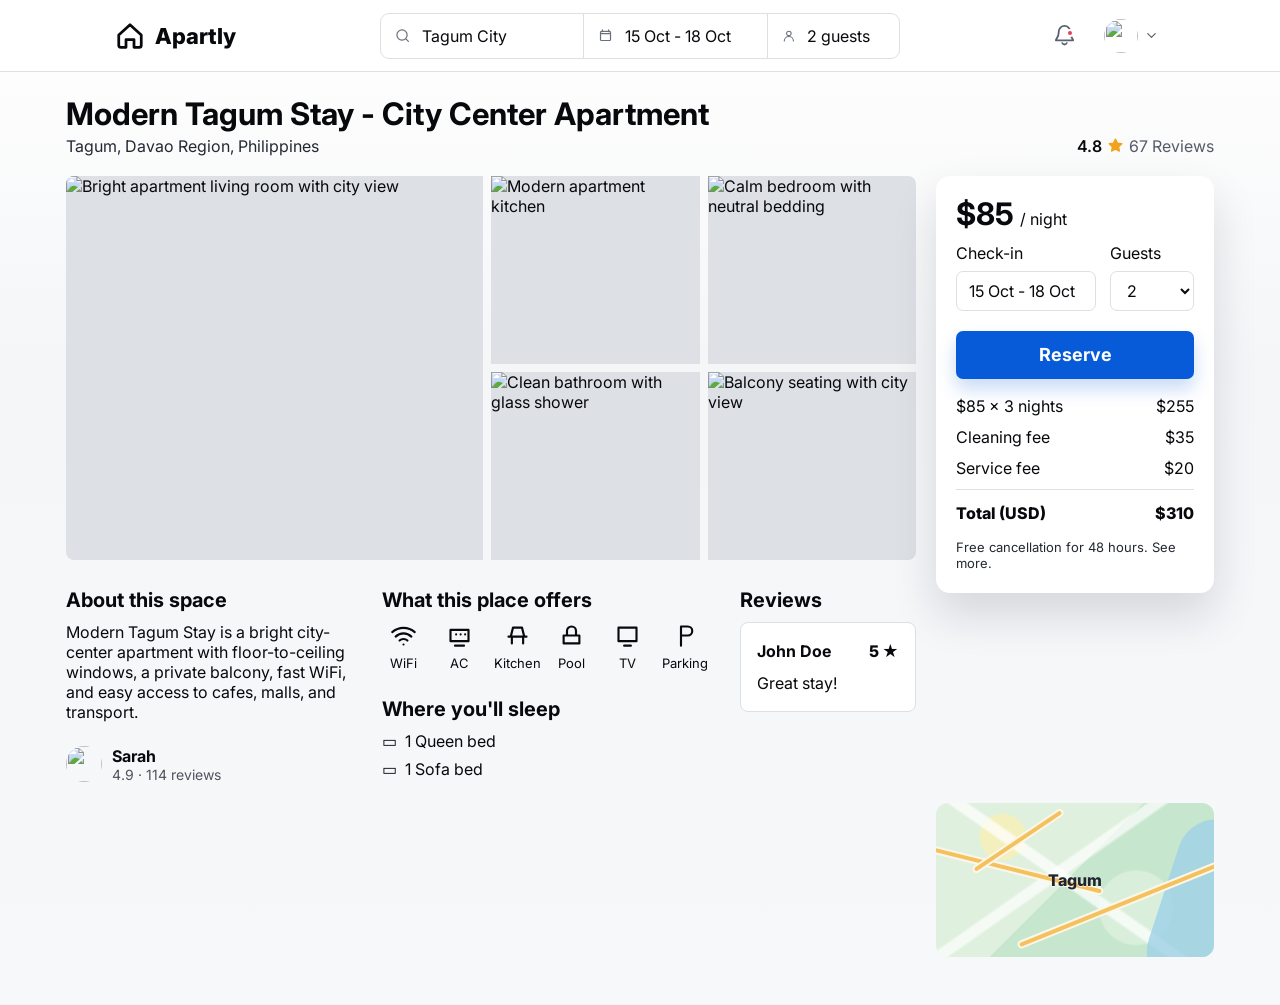
==== index.html @ 2ec7b958 "Add apartment booking website files" ====
<!DOCTYPE html>
<html lang="en">
<head>
  <meta charset="UTF-8">
  <meta name="viewport" content="width=device-width, initial-scale=1.0">
  <title>Apartly - Apartment Booking</title>
  <link rel="preconnect" href="https://fonts.googleapis.com">
  <link rel="preconnect" href="https://fonts.gstatic.com" crossorigin>
  <link href="https://fonts.googleapis.com/css2?family=Inter:wght@400;500;600;700;800&display=swap" rel="stylesheet">
  <link rel="stylesheet" href="styles.css">
</head>
<body>
  <header class="topbar">
    <a class="brand" href="#" aria-label="Apartly home">
      <span class="brand-mark">
        <svg viewBox="0 0 24 24" aria-hidden="true">
          <path d="M3 11.2 12 3l9 8.2v8.1a1.7 1.7 0 0 1-1.7 1.7h-4.1v-6.2H8.8V21H4.7A1.7 1.7 0 0 1 3 19.3v-8.1Z"/>
        </svg>
      </span>
      <span>Apartly</span>
    </a>

    <form class="search-pill" aria-label="Apartment search">
      <label class="search-field">
        <svg viewBox="0 0 24 24" aria-hidden="true">
          <path d="m21 21-4.35-4.35m2.35-5.65a8 8 0 1 1-16 0 8 8 0 0 1 16 0Z"/>
        </svg>
        <input value="Tagum City" aria-label="Location">
      </label>
      <label class="search-field">
        <svg viewBox="0 0 24 24" aria-hidden="true">
          <path d="M7 3v3m10-3v3M4 9h16M5.5 5.5h13A1.5 1.5 0 0 1 20 7v11.5a1.5 1.5 0 0 1-1.5 1.5h-13A1.5 1.5 0 0 1 4 18.5V7a1.5 1.5 0 0 1 1.5-1.5Z"/>
        </svg>
        <input value="15 Oct - 18 Oct" aria-label="Dates">
      </label>
      <label class="search-field">
        <svg viewBox="0 0 24 24" aria-hidden="true">
          <path d="M20 21a8 8 0 0 0-16 0m12-13a4 4 0 1 1-8 0 4 4 0 0 1 8 0Z"/>
        </svg>
        <input value="2 guests" aria-label="Guests">
      </label>
    </form>

    <div class="account-actions">
      <button class="icon-button" aria-label="Notifications">
        <span class="alert-dot"></span>
        <svg viewBox="0 0 24 24" aria-hidden="true">
          <path d="M18 8a6 6 0 0 0-12 0c0 7-3 7-3 9h18c0-2-3-2-3-9m-8.3 12a2.6 2.6 0 0 0 4.6 0"/>
        </svg>
      </button>
      <button class="profile-button" aria-label="Profile menu">
        <img src="https://images.unsplash.com/photo-1494790108377-be9c29b29330?auto=format&fit=crop&w=120&q=80" alt="">
        <svg viewBox="0 0 24 24" aria-hidden="true">
          <path d="m6 9 6 6 6-6"/>
        </svg>
      </button>
    </div>
  </header>

  <main class="page-shell">
    <section class="headline">
      <div>
        <h1>Modern Tagum Stay - City Center Apartment</h1>
        <p>Tagum, Davao Region, Philippines</p>
      </div>
      <div class="rating">
        <span>4.8</span>
        <svg viewBox="0 0 24 24" aria-hidden="true">
          <path d="m12 3 2.75 5.57 6.15.9-4.45 4.34 1.05 6.12L12 17.04l-5.5 2.89 1.05-6.12L3.1 9.47l6.15-.9L12 3Z"/>
        </svg>
        <span>67 Reviews</span>
      </div>
    </section>

    <section class="content-grid">
      <div class="main-content">
        <section class="gallery" aria-label="Apartment photos">
          <img class="gallery-main" src="https://images.unsplash.com/photo-1505693416388-ac5ce068fe85?auto=format&fit=crop&w=1100&q=90" alt="Bright apartment living room with city view">
          <img src="https://images.unsplash.com/photo-1556912172-45b7abe8b7e1?auto=format&fit=crop&w=700&q=90" alt="Modern apartment kitchen">
          <img src="https://images.unsplash.com/photo-1616594039964-ae9021a400a0?auto=format&fit=crop&w=700&q=90" alt="Calm bedroom with neutral bedding">
          <img src="https://images.unsplash.com/photo-1620626011761-996317b8d101?auto=format&fit=crop&w=700&q=90" alt="Clean bathroom with glass shower">
          <img src="https://images.unsplash.com/photo-1512918728675-ed5a9ecdebfd?auto=format&fit=crop&w=700&q=90" alt="Balcony seating with city view">
        </section>

        <section class="details-grid">
          <article class="about">
            <h2>About this space</h2>
            <p>
              Modern Tagum Stay is a bright city-center apartment with floor-to-ceiling windows,
              a private balcony, fast WiFi, and easy access to cafes, malls, and transport.
            </p>
            <div class="host-row">
              <img src="https://images.unsplash.com/photo-1544005313-94ddf0286df2?auto=format&fit=crop&w=120&q=80" alt="">
              <div>
                <strong>Sarah</strong>
                <span>4.9 · 114 reviews</span>
              </div>
            </div>
          </article>

          <article>
            <h2>What this place offers</h2>
            <div class="amenities">
              <span><svg viewBox="0 0 24 24"><path d="M5 13a10 10 0 0 1 14 0M8.5 16.5a5 5 0 0 1 7 0M12 20h.01M2 9a15 15 0 0 1 20 0"/></svg>WiFi</span>
              <span><svg viewBox="0 0 24 24"><path d="M4 7h16v10H4zM8 21h8M9 11h.01M13 11h.01M17 11h.01"/></svg>AC</span>
              <span><svg viewBox="0 0 24 24"><path d="M4 13h16M7 13v6m10-6v6M8 5h8l2 8H6l2-8Z"/></svg>Kitchen</span>
              <span><svg viewBox="0 0 24 24"><path d="M5 12h14v7H5zM8 12V8a4 4 0 0 1 8 0v4"/></svg>Pool</span>
              <span><svg viewBox="0 0 24 24"><path d="M4 5h16v12H4zM9 21h6"/></svg>TV</span>
              <span><svg viewBox="0 0 24 24"><path d="M8 21V4h6a4 4 0 0 1 0 8H8"/></svg>Parking</span>
            </div>

            <h2 class="sleep-title">Where you'll sleep</h2>
            <ul class="sleep-list">
              <li>1 Queen bed</li>
              <li>1 Sofa bed</li>
            </ul>
          </article>

          <article>
            <h2>Reviews</h2>
            <div class="review-card">
              <div>
                <strong>John Doe</strong>
                <p>Great stay!</p>
              </div>
              <span>5 ★</span>
            </div>
          </article>
        </section>
      </div>

      <aside class="booking-panel" aria-label="Reservation summary">
        <div class="price"><strong>$85</strong><span>/ night</span></div>
        <div class="booking-fields">
          <label>
            <span>Check-in</span>
            <input value="15 Oct - 18 Oct">
          </label>
          <label>
            <span>Guests</span>
            <select>
              <option>2</option>
              <option>1</option>
              <option>3</option>
              <option>4</option>
            </select>
          </label>
        </div>
        <a class="reserve-button" href="checkout.html">Reserve</a>
        <dl class="price-lines">
          <div><dt>$85 x 3 nights</dt><dd>$255</dd></div>
          <div><dt>Cleaning fee</dt><dd>$35</dd></div>
          <div><dt>Service fee</dt><dd>$20</dd></div>
          <div class="total"><dt>Total (USD)</dt><dd>$310</dd></div>
        </dl>
        <p class="policy">Free cancellation for 48 hours. See more.</p>
      </aside>

      <section class="map-card" aria-label="Map preview showing Tagum">
        <div class="map-river"></div>
        <div class="map-road road-one"></div>
        <div class="map-road road-two"></div>
        <div class="map-road road-three"></div>
        <span>Tagum</span>
      </section>
    </section>
  </main>
</body>
</html>
---- styles.css ----
:root {
  --text: #08090d;
  --muted: #5f636d;
  --line: #dedfe5;
  --panel: #ffffff;
  --surface: #f6f7f9;
  --blue: #075bd8;
  --blue-dark: #0349b4;
  --shadow: 0 22px 45px rgba(15, 23, 42, 0.14);
}

* {
  box-sizing: border-box;
}

body {
  margin: 0;
  color: var(--text);
  background: linear-gradient(180deg, #ffffff 0, #f5f6f8 360px, #f7f8fa 100%);
  font-family: Inter, Arial, sans-serif;
}

button,
input,
select {
  font: inherit;
}

svg {
  display: block;
  fill: none;
  stroke: currentColor;
  stroke-linecap: round;
  stroke-linejoin: round;
  stroke-width: 1.9;
}

.topbar {
  position: sticky;
  top: 0;
  z-index: 10;
  display: grid;
  grid-template-columns: 1fr minmax(360px, 520px) 1fr;
  align-items: center;
  gap: 24px;
  height: 72px;
  padding: 0 clamp(22px, 9vw, 130px);
  background: rgba(255, 255, 255, 0.94);
  border-bottom: 1px solid var(--line);
  backdrop-filter: blur(16px);
}

.brand {
  display: inline-flex;
  align-items: center;
  gap: 10px;
  color: var(--text);
  font-size: 22px;
  font-weight: 800;
  text-decoration: none;
}

.brand-mark {
  width: 30px;
  height: 30px;
}

.brand svg {
  stroke-width: 2.2;
}

.search-pill {
  display: grid;
  grid-template-columns: 1.1fr 1fr 0.72fr;
  height: 46px;
  overflow: hidden;
  background: var(--panel);
  border: 1px solid var(--line);
  border-radius: 9px;
}

.search-field {
  display: flex;
  align-items: center;
  gap: 10px;
  min-width: 0;
  padding: 0 14px;
}

.search-field + .search-field {
  border-left: 1px solid var(--line);
}

.search-field svg {
  width: 18px;
  color: #69707c;
}

.search-field input {
  width: 100%;
  min-width: 0;
  border: 0;
  outline: 0;
  background: transparent;
  color: var(--text);
}

.account-actions {
  display: flex;
  justify-content: flex-end;
  align-items: center;
  gap: 16px;
}

.icon-button,
.profile-button {
  position: relative;
  display: inline-flex;
  align-items: center;
  justify-content: center;
  border: 0;
  background: transparent;
  color: #5b6170;
  cursor: pointer;
}

.icon-button svg {
  width: 23px;
}

.alert-dot {
  position: absolute;
  top: 6px;
  right: 8px;
  width: 8px;
  height: 8px;
  background: #e83e5a;
  border: 2px solid #fff;
  border-radius: 50%;
}

.profile-button {
  gap: 6px;
}

.profile-button img {
  width: 34px;
  height: 34px;
  border-radius: 50%;
  object-fit: cover;
}

.profile-button svg {
  width: 15px;
}

.page-shell {
  width: min(1148px, calc(100% - 38px));
  margin: 24px auto 48px;
}

.headline {
  display: flex;
  align-items: end;
  justify-content: space-between;
  gap: 24px;
  margin-bottom: 20px;
}

.headline h1 {
  margin: 0 0 4px;
  font-size: clamp(26px, 3vw, 31px);
  line-height: 1.15;
  letter-spacing: 0;
}

.headline p {
  margin: 0;
  color: #242832;
}

.rating {
  display: inline-flex;
  align-items: center;
  gap: 5px;
  min-width: max-content;
  color: #565b66;
}

.rating span:first-child {
  color: var(--text);
  font-weight: 600;
}

.rating svg {
  width: 17px;
  fill: #f3a31b;
  stroke: #f3a31b;
}

.content-grid {
  display: grid;
  grid-template-columns: minmax(0, 1fr) 278px;
  gap: 20px;
  align-items: start;
}

.main-content {
  min-width: 0;
}

.gallery {
  display: grid;
  grid-template-columns: 1.9fr 0.95fr 0.95fr;
  grid-template-rows: repeat(2, 188px);
  gap: 8px;
}

.gallery img {
  width: 100%;
  height: 100%;
  object-fit: cover;
  background: #dde1e6;
}

.gallery-main {
  grid-row: span 2;
  border-radius: 8px 0 0 8px;
}

.gallery img:nth-child(3) {
  border-radius: 0 8px 0 0;
}

.gallery img:nth-child(5) {
  border-radius: 0 0 8px 0;
}

.details-grid {
  display: grid;
  grid-template-columns: 1.15fr 0.95fr 0.72fr;
  gap: 36px;
  margin-top: 28px;
}

h2 {
  margin: 0 0 10px;
  font-size: 20px;
  line-height: 1.2;
  letter-spacing: 0;
}

.about p {
  margin: 0;
  max-width: 350px;
  line-height: 1.25;
}

.host-row {
  display: flex;
  align-items: center;
  gap: 10px;
  margin-top: 24px;
}

.host-row img {
  width: 36px;
  height: 36px;
  border-radius: 50%;
  object-fit: cover;
}

.host-row strong,
.host-row span {
  display: block;
}

.host-row span {
  color: #4e535d;
  font-size: 14px;
}

.amenities {
  display: grid;
  grid-template-columns: repeat(6, minmax(42px, 1fr));
  gap: 14px;
}

.amenities span {
  display: grid;
  justify-items: center;
  gap: 6px;
  font-size: 13px;
}

.amenities svg {
  width: 27px;
  height: 27px;
}

.sleep-title {
  margin-top: 26px;
}

.sleep-list {
  display: grid;
  gap: 8px;
  margin: 0;
  padding: 0;
  list-style: none;
}

.sleep-list li::before {
  content: "▭";
  margin-right: 8px;
}

.review-card {
  display: flex;
  justify-content: space-between;
  gap: 18px;
  padding: 18px 16px;
  background: var(--panel);
  border: 1px solid var(--line);
  border-radius: 8px;
}

.review-card p {
  margin: 12px 0 0;
}

.review-card span {
  font-weight: 800;
  white-space: nowrap;
}

.booking-panel {
  position: sticky;
  top: 92px;
  padding: 22px 20px;
  background: var(--panel);
  border-radius: 14px;
  box-shadow: var(--shadow);
}

.price {
  display: flex;
  align-items: baseline;
  gap: 6px;
  margin-bottom: 14px;
}

.price strong {
  font-size: 31px;
  line-height: 1;
}

.booking-fields {
  display: grid;
  grid-template-columns: 1.5fr 0.9fr;
  gap: 14px;
}

.booking-fields label span {
  display: block;
  margin-bottom: 8px;
}

.booking-fields input,
.booking-fields select {
  width: 100%;
  min-width: 0;
  height: 40px;
  padding: 0 12px;
  color: var(--text);
  background: #fff;
  border: 1px solid var(--line);
  border-radius: 7px;
}

.reserve-button {
  display: flex;
  align-items: center;
  justify-content: center;
  width: 100%;
  height: 48px;
  margin: 20px 0 17px;
  color: #fff;
  background: var(--blue);
  border: 0;
  border-radius: 7px;
  font-size: 18px;
  font-weight: 700;
  text-decoration: none;
  cursor: pointer;
  box-shadow: 0 10px 18px rgba(7, 91, 216, 0.22);
}

.reserve-button:hover {
  background: var(--blue-dark);
}

.price-lines {
  display: grid;
  gap: 11px;
  margin: 0;
}

.price-lines div {
  display: flex;
  justify-content: space-between;
  gap: 16px;
}

.price-lines dt,
.price-lines dd {
  margin: 0;
}

.price-lines .total {
  padding-top: 13px;
  border-top: 1px solid var(--line);
  font-weight: 800;
}

.policy {
  margin: 16px 0 0;
  color: #242832;
  font-size: 13px;
  line-height: 1.25;
}

.map-card {
  position: relative;
  grid-column: 2;
  overflow: hidden;
  min-height: 154px;
  border-radius: 12px;
  background:
    linear-gradient(35deg, transparent 46%, rgba(255, 255, 255, 0.72) 47% 50%, transparent 51%),
    linear-gradient(145deg, transparent 42%, rgba(255, 255, 255, 0.68) 43% 46%, transparent 47%),
    radial-gradient(circle at 24% 22%, #f4f0be 0 9%, transparent 10%),
    radial-gradient(circle at 72% 68%, #d9efdc 0 16%, transparent 17%),
    linear-gradient(135deg, #dff0df 0 48%, #c7e6ce 48% 100%);
}

.map-card span {
  position: absolute;
  inset: 0;
  display: grid;
  place-items: center;
  color: #1f252d;
  font-weight: 800;
  text-shadow: 0 1px 0 rgba(255, 255, 255, 0.8);
}

.map-river,
.map-road {
  position: absolute;
  border-radius: 999px;
  pointer-events: none;
}

.map-river {
  right: -26px;
  top: 14px;
  width: 78px;
  height: 176px;
  background: #9fd1e8;
  transform: rotate(18deg);
  opacity: 0.8;
}

.map-road {
  height: 8px;
  background: #f3c15d;
  border: 2px solid rgba(255, 255, 255, 0.85);
}

.road-one {
  left: -20px;
  top: 62px;
  width: 190px;
  transform: rotate(14deg);
}

.road-two {
  left: 74px;
  top: 98px;
  width: 218px;
  transform: rotate(-22deg);
}

.road-three {
  left: 28px;
  top: 34px;
  width: 108px;
  transform: rotate(-34deg);
}

.host-account {
  gap: 10px;
}

.host-avatar {
  width: 35px;
  height: 35px;
  border-radius: 50%;
  object-fit: cover;
}

.host-mini {
  display: grid;
  gap: 1px;
  line-height: 1.1;
}

.host-mini strong {
  font-weight: 800;
}

.host-mini span {
  color: #3d424c;
  font-size: 14px;
}

.checkout-shell {
  width: min(1148px, calc(100% - 38px));
  margin: 16px auto 48px;
}

.checkout-heading {
  display: flex;
  align-items: end;
  justify-content: space-between;
  gap: 20px;
  margin-bottom: 22px;
}

.breadcrumbs {
  display: flex;
  flex-wrap: wrap;
  gap: 7px;
  color: #676c76;
  font-size: 16px;
}

.breadcrumbs span {
  display: inline-flex;
  align-items: center;
  gap: 7px;
}

.breadcrumbs span:not(:last-child)::after {
  content: ">";
  color: #8a9099;
}

.breadcrumbs span:first-child,
.breadcrumbs span:nth-child(2),
.breadcrumbs span:nth-child(3) {
  color: var(--text);
}

.checkout-heading h1 {
  margin: 8px 0 0;
  font-size: clamp(27px, 3vw, 31px);
  line-height: 1.15;
  letter-spacing: 0;
}

.back-button {
  display: inline-flex;
  align-items: center;
  justify-content: center;
  gap: 8px;
  min-width: 94px;
  height: 40px;
  color: var(--text);
  border: 1px solid #b9bdc6;
  border-radius: 9px;
  text-decoration: none;
  font-weight: 700;
}

.back-button svg {
  width: 19px;
}

.checkout-grid {
  display: grid;
  grid-template-columns: minmax(0, 1fr) 278px;
  gap: 20px;
  align-items: start;
}

.checkout-form {
  display: grid;
  gap: 18px;
  min-width: 0;
}

.checkout-section h2 {
  margin-bottom: 8px;
  font-size: 23px;
}

.stay-card,
.policy-box {
  background: rgba(255, 255, 255, 0.74);
  border: 1px solid #aeb4be;
  border-radius: 8px;
}

.stay-card {
  display: grid;
  grid-template-columns: minmax(0, 1fr) 224px;
  gap: 20px;
  padding: 14px 16px;
}

.stay-card strong {
  display: block;
  margin-bottom: 8px;
  font-size: 18px;
}

.stay-meta {
  display: flex;
  flex-wrap: wrap;
  gap: 18px;
  margin-bottom: 10px;
}

.stay-meta span {
  display: inline-flex;
  align-items: center;
  gap: 6px;
}

.stay-meta svg {
  width: 18px;
  color: #58606d;
}

.check-row {
  display: inline-flex;
  align-items: center;
  gap: 8px;
}

.check-row input {
  width: 21px;
  height: 21px;
  accent-color: var(--blue);
}

.stay-prices {
  display: grid;
  align-content: start;
  gap: 2px;
  margin: 0;
}

.stay-prices div,
.confirm-lines div {
  display: flex;
  justify-content: space-between;
  gap: 16px;
}

.stay-prices dt,
.stay-prices dd,
.confirm-lines dt,
.confirm-lines dd {
  margin: 0;
}

.stay-prices div:last-child {
  padding-top: 6px;
  border-top: 1px solid var(--line);
  font-weight: 800;
}

.guest-fields {
  display: grid;
  grid-template-columns: repeat(4, minmax(0, 1fr));
  gap: 16px;
}

.guest-fields label span {
  position: absolute;
  width: 1px;
  height: 1px;
  overflow: hidden;
  clip: rect(0 0 0 0);
}

.guest-fields input,
.guest-fields select,
.card-details input,
.notes-field textarea {
  width: 100%;
  min-width: 0;
  color: var(--text);
  background: #fff;
  border: 1px solid #aeb4be;
  border-radius: 8px;
  outline: 0;
}

.guest-fields input,
.guest-fields select,
.card-details input {
  height: 39px;
  padding: 0 13px;
}

.policy-box {
  padding: 12px 16px;
}

.policy-box p {
  margin: 0 0 10px;
  line-height: 1.25;
}

.payment-grid {
  display: grid;
  grid-template-columns: 240px minmax(260px, 1fr) 300px;
  gap: 26px;
  align-items: start;
}

.payment-methods,
.card-details {
  margin: 0;
  padding: 0;
  border: 0;
}

.payment-methods legend,
.card-details legend,
.additional-details h3,
.notes-field span {
  margin-bottom: 10px;
  font-size: 16px;
  font-weight: 800;
}

.payment-methods {
  display: grid;
  gap: 13px;
}

.payment-methods label {
  display: flex;
  align-items: center;
  gap: 10px;
}

.payment-methods input[type="radio"] {
  width: 21px;
  height: 21px;
  margin: 0;
  accent-color: var(--blue);
}

.card-icon {
  width: 25px;
  height: 18px;
  border: 2px solid #0d1117;
  border-radius: 3px;
}

.paypal-mark {
  color: #0068c9;
  font-size: 28px;
  font-style: italic;
  line-height: 1;
}

.bank-icon {
  font-size: 24px;
  line-height: 1;
}

.card-details {
  display: grid;
  gap: 8px;
}

.card-details div {
  display: grid;
  grid-template-columns: 1fr 1fr;
  gap: 8px;
}

.additional-details {
  display: grid;
  gap: 11px;
}

.additional-details h3 {
  margin: 0;
}

.security-note {
  display: grid;
  grid-template-columns: 18px 1fr;
  gap: 8px;
  margin: 0;
  color: #14171d;
  font-size: 12px;
  line-height: 1.2;
}

.security-note svg {
  width: 18px;
  color: #8b929d;
  fill: #8b929d;
}

.notes-field {
  display: grid;
  gap: 6px;
}

.notes-field span {
  margin: 0;
}

.notes-field textarea {
  min-height: 76px;
  padding: 10px 12px;
  resize: vertical;
}

.confirm-card {
  position: sticky;
  top: 92px;
  padding: 20px;
  background: var(--panel);
  border-radius: 14px;
  box-shadow: var(--shadow);
}

.confirm-card img {
  width: 100%;
  height: 114px;
  object-fit: cover;
  border-radius: 8px;
}

.confirm-card h2 {
  margin: 10px 0 8px;
  font-size: 23px;
}

.confirm-lines {
  display: grid;
  gap: 8px;
  margin: 0;
}

.confirm-lines .summary-label {
  margin-top: 4px;
  padding-top: 12px;
  border-top: 1px solid var(--line);
  font-weight: 800;
}

.confirm-lines .total {
  font-weight: 800;
}

.confirm-button {
  width: 100%;
  min-height: 48px;
  margin: 18px 0 10px;
  color: #fff;
  background: var(--blue);
  border: 0;
  border-radius: 7px;
  font-size: 18px;
  font-weight: 700;
  cursor: pointer;
  box-shadow: 0 10px 18px rgba(7, 91, 216, 0.22);
}

.confirm-card p {
  margin: 0;
  font-size: 12px;
  line-height: 1.25;
}

.confirm-card a {
  color: #084fba;
}

@media (max-width: 980px) {
  .topbar {
    grid-template-columns: 1fr auto;
    height: auto;
    padding-block: 14px;
  }

  .search-pill {
    grid-column: 1 / -1;
    grid-row: 2;
    width: 100%;
  }

  .content-grid {
    grid-template-columns: 1fr;
  }

  .booking-panel,
  .map-card {
    position: static;
    grid-column: auto;
  }

  .details-grid {
    grid-template-columns: 1fr 1fr;
  }

  .host-account {
    grid-column: 2;
  }

  .checkout-grid {
    grid-template-columns: 1fr;
  }

  .confirm-card {
    position: static;
  }

  .payment-grid {
    grid-template-columns: 1fr 1fr;
  }

  .additional-details {
    grid-column: 1 / -1;
  }
}

@media (max-width: 720px) {
  .topbar {
    padding-inline: 18px;
  }

  .account-actions {
    gap: 8px;
  }

  .search-pill {
    grid-template-columns: 1fr;
    height: auto;
  }

  .search-field {
    height: 44px;
  }

  .search-field + .search-field {
    border-left: 0;
    border-top: 1px solid var(--line);
  }

  .headline {
    display: block;
  }

  .rating {
    margin-top: 10px;
  }

  .gallery {
    grid-template-columns: repeat(2, 1fr);
    grid-template-rows: 260px 140px 140px;
  }

  .gallery-main {
    grid-column: 1 / -1;
    grid-row: auto;
    border-radius: 8px 8px 0 0;
  }

  .gallery img:nth-child(3),
  .gallery img:nth-child(5) {
    border-radius: 0;
  }

  .details-grid {
    grid-template-columns: 1fr;
    gap: 24px;
  }

  .amenities {
    grid-template-columns: repeat(3, 1fr);
  }

  .checkout-heading {
    display: grid;
    gap: 14px;
  }

  .back-button {
    width: max-content;
  }

  .stay-card,
  .guest-fields,
  .payment-grid {
    grid-template-columns: 1fr;
  }

  .stay-prices {
    padding-top: 10px;
    border-top: 1px solid var(--line);
  }

  .host-mini {
    display: none;
  }
}

@media (max-width: 430px) {
  .page-shell {
    width: min(100% - 24px, 1148px);
  }

  .brand {
    font-size: 20px;
  }

  .gallery {
    grid-template-rows: 220px repeat(2, 120px);
  }

  .booking-fields {
    grid-template-columns: 1fr;
  }
}
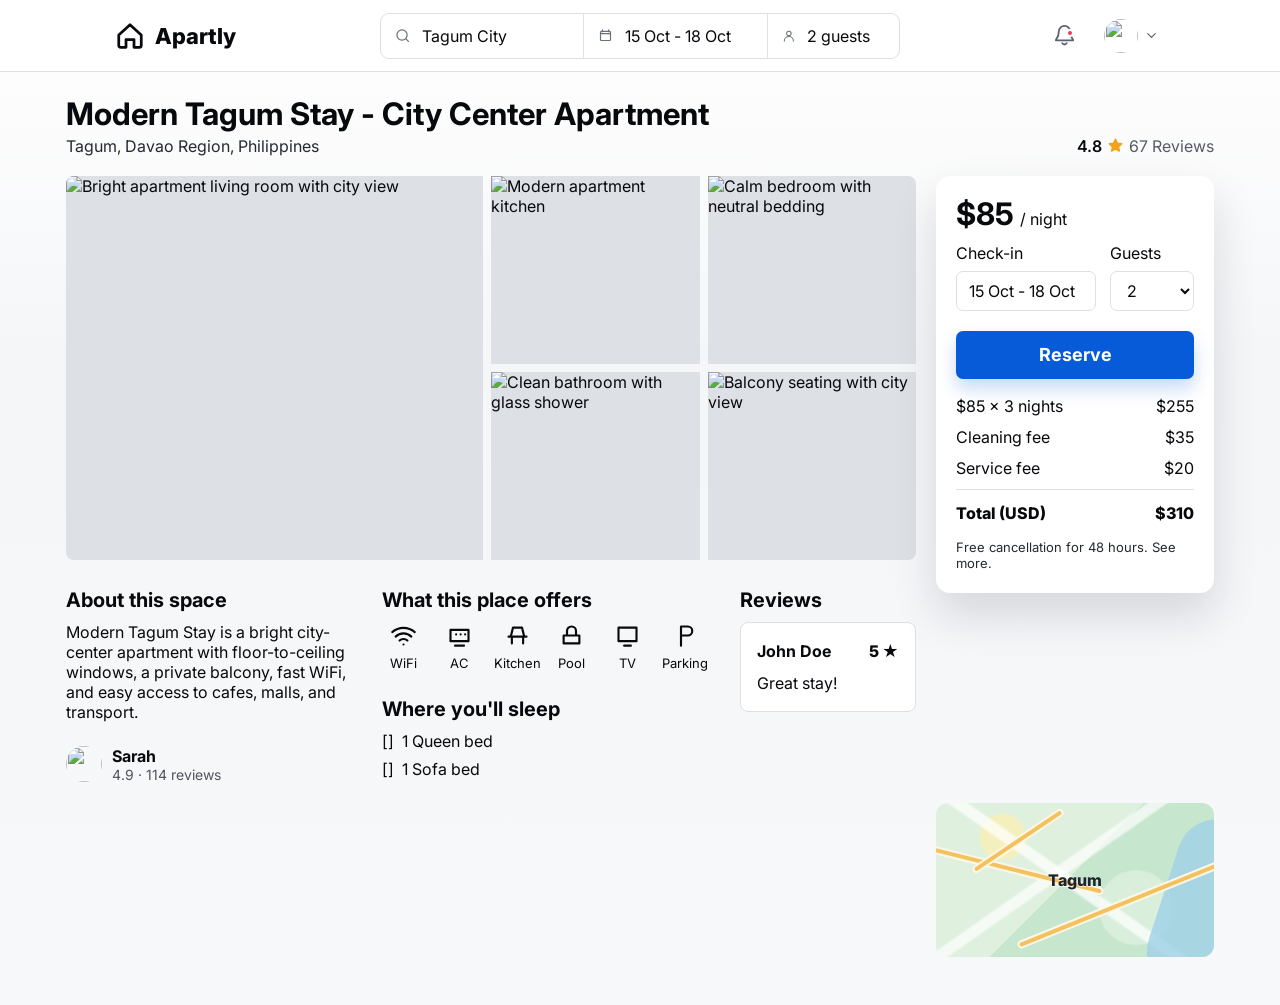
==== commit a2e108aa: "Update apartment booking site" ====
--- a/index.html
+++ b/index.html
@@ -93,7 +93,7 @@
               <img src="https://images.unsplash.com/photo-1544005313-94ddf0286df2?auto=format&fit=crop&w=120&q=80" alt="">
               <div>
                 <strong>Sarah</strong>
-                <span>4.9 · 114 reviews</span>
+                <span>4.9 &middot; 114 reviews</span>
               </div>
             </div>
           </article>
@@ -123,7 +123,7 @@
                 <strong>John Doe</strong>
                 <p>Great stay!</p>
               </div>
-              <span>5 ★</span>
+              <span>5 &#9733;</span>
             </div>
           </article>
         </section>
--- a/styles.css
+++ b/styles.css
@@ -311,7 +311,7 @@
 }
 
 .sleep-list li::before {
-  content: "▭";
+  content: "[]";
   margin-right: 8px;
 }
 
@@ -781,8 +781,11 @@
 }
 
 .bank-icon {
-  font-size: 24px;
-  line-height: 1;
+  display: inline-block;
+  width: 24px;
+  height: 18px;
+  border-top: 4px solid #0d1117;
+  border-bottom: 4px double #0d1117;
 }
 
 .card-details {
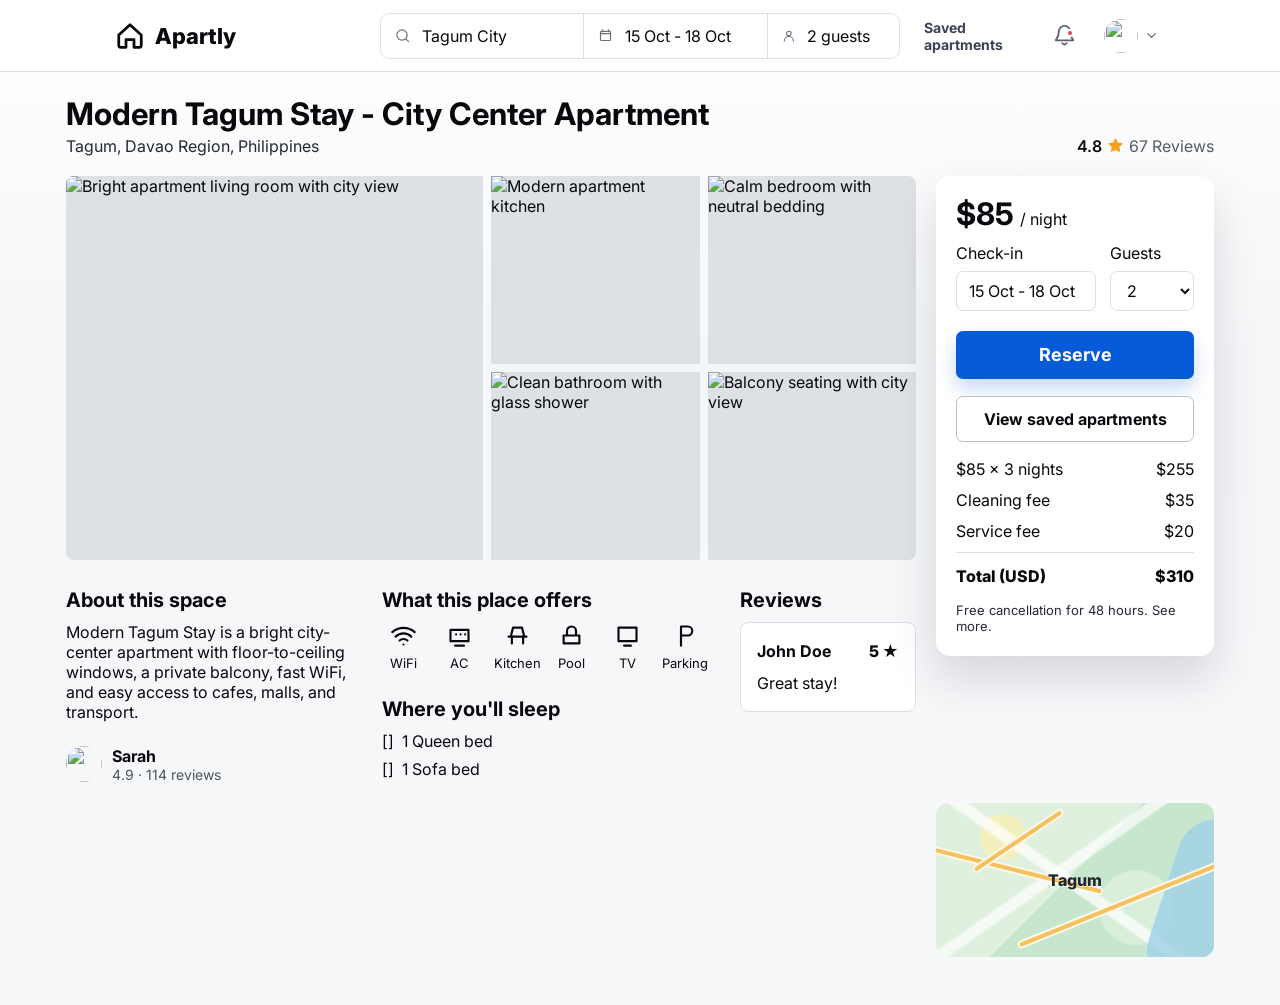
==== commit 1a020151: "Update apartment booking site" ====
--- a/index.html
+++ b/index.html
@@ -41,19 +41,25 @@
       </label>
     </form>
 
-    <div class="account-actions">
-      <button class="icon-button" aria-label="Notifications">
-        <span class="alert-dot"></span>
-        <svg viewBox="0 0 24 24" aria-hidden="true">
-          <path d="M18 8a6 6 0 0 0-12 0c0 7-3 7-3 9h18c0-2-3-2-3-9m-8.3 12a2.6 2.6 0 0 0 4.6 0"/>
-        </svg>
-      </button>
-      <button class="profile-button" aria-label="Profile menu">
-        <img src="https://images.unsplash.com/photo-1494790108377-be9c29b29330?auto=format&fit=crop&w=120&q=80" alt="">
-        <svg viewBox="0 0 24 24" aria-hidden="true">
-          <path d="m6 9 6 6 6-6"/>
-        </svg>
-      </button>
+    <div class="topbar-actions">
+      <nav class="topnav" aria-label="Primary">
+        <a href="saved-apartments.html">Saved apartments</a>
+      </nav>
+
+      <div class="account-actions">
+        <button class="icon-button" aria-label="Notifications">
+          <span class="alert-dot"></span>
+          <svg viewBox="0 0 24 24" aria-hidden="true">
+            <path d="M18 8a6 6 0 0 0-12 0c0 7-3 7-3 9h18c0-2-3-2-3-9m-8.3 12a2.6 2.6 0 0 0 4.6 0"/>
+          </svg>
+        </button>
+        <button class="profile-button" aria-label="Profile menu">
+          <img src="https://images.unsplash.com/photo-1494790108377-be9c29b29330?auto=format&fit=crop&w=120&q=80" alt="">
+          <svg viewBox="0 0 24 24" aria-hidden="true">
+            <path d="m6 9 6 6 6-6"/>
+          </svg>
+        </button>
+      </div>
     </div>
   </header>
 
@@ -147,6 +153,7 @@
           </label>
         </div>
         <a class="reserve-button" href="checkout.html">Reserve</a>
+        <a class="secondary-button" href="saved-apartments.html">View saved apartments</a>
         <dl class="price-lines">
           <div><dt>$85 x 3 nights</dt><dd>$255</dd></div>
           <div><dt>Cleaning fee</dt><dd>$35</dd></div>
--- a/styles.css
+++ b/styles.css
@@ -50,6 +50,10 @@
   backdrop-filter: blur(16px);
 }
 
+.saved-topbar {
+  grid-template-columns: 1fr auto;
+}
+
 .brand {
   display: inline-flex;
   align-items: center;
@@ -67,6 +71,25 @@
 
 .brand svg {
   stroke-width: 2.2;
+}
+
+.topnav {
+  display: flex;
+  justify-content: center;
+  align-items: center;
+  gap: 18px;
+  flex-wrap: wrap;
+}
+
+.topnav a {
+  color: #3b4150;
+  font-size: 14px;
+  font-weight: 700;
+  text-decoration: none;
+}
+
+.topnav a:hover {
+  color: var(--blue);
 }
 
 .search-pill {
@@ -106,6 +129,13 @@
 }
 
 .account-actions {
+  display: flex;
+  justify-content: flex-end;
+  align-items: center;
+  gap: 16px;
+}
+
+.topbar-actions {
   display: flex;
   justify-content: flex-end;
   align-items: center;
@@ -400,6 +430,22 @@
   background: var(--blue-dark);
 }
 
+.secondary-button {
+  display: flex;
+  align-items: center;
+  justify-content: center;
+  width: 100%;
+  height: 46px;
+  margin: 10px 0 17px;
+  color: var(--text);
+  background: #fff;
+  border: 1px solid #bcc1c9;
+  border-radius: 7px;
+  font-size: 16px;
+  font-weight: 700;
+  text-decoration: none;
+}
+
 .price-lines {
   display: grid;
   gap: 11px;
@@ -878,6 +924,9 @@
 }
 
 .confirm-button {
+  display: flex;
+  align-items: center;
+  justify-content: center;
   width: 100%;
   min-height: 48px;
   margin: 18px 0 10px;
@@ -887,6 +936,8 @@
   border-radius: 7px;
   font-size: 18px;
   font-weight: 700;
+  text-align: center;
+  text-decoration: none;
   cursor: pointer;
   box-shadow: 0 10px 18px rgba(7, 91, 216, 0.22);
 }
@@ -899,6 +950,388 @@
 
 .confirm-card a {
   color: #084fba;
+}
+
+.confirmation-topbar {
+  grid-template-columns: 1fr 1fr;
+}
+
+.confirmation-shell {
+  width: min(1148px, calc(100% - 38px));
+  margin: 28px auto 48px;
+}
+
+.success-hero {
+  display: flex;
+  align-items: center;
+  gap: 22px;
+  margin-bottom: 36px;
+}
+
+.success-mark {
+  display: grid;
+  flex: 0 0 auto;
+  place-items: center;
+  width: 92px;
+  height: 92px;
+  color: #fff;
+  background: linear-gradient(145deg, #02bd55, #039842);
+  border-radius: 50%;
+  box-shadow: 0 16px 28px rgba(3, 152, 66, 0.24);
+}
+
+.success-mark svg {
+  width: 58px;
+  stroke-width: 2.6;
+}
+
+.success-hero h1 {
+  margin: 0 0 8px;
+  font-size: clamp(32px, 3.4vw, 39px);
+  line-height: 1.05;
+  letter-spacing: 0;
+}
+
+.success-hero p {
+  margin: 0;
+  max-width: 740px;
+  font-size: 18px;
+  line-height: 1.25;
+}
+
+.confirmation-grid {
+  display: grid;
+  grid-template-columns: minmax(0, 1fr) 278px;
+  gap: 20px;
+  align-items: start;
+}
+
+.confirmation-main {
+  display: grid;
+  gap: 34px;
+  min-width: 0;
+}
+
+.reservation-summary,
+.confirmed-stay-card,
+.cancellation-note,
+.payment-confirm-card {
+  background: rgba(255, 255, 255, 0.76);
+  border: 1px solid #aeb4be;
+  border-radius: 8px;
+}
+
+.reservation-summary {
+  display: grid;
+  grid-template-columns: minmax(0, 1fr) 224px;
+  gap: 20px;
+  padding: 14px 16px;
+}
+
+.reservation-summary > div > strong {
+  display: block;
+  margin-bottom: 22px;
+  font-size: 18px;
+}
+
+.reservation-summary h2,
+.confirmed-stay-card strong {
+  display: block;
+  margin: 0 0 8px;
+  font-size: 18px;
+}
+
+.confirmed-section h2 {
+  margin-bottom: 8px;
+  font-size: 23px;
+}
+
+.confirmed-stay-card {
+  padding: 14px 16px;
+}
+
+.cancellation-note {
+  display: flex;
+  flex-wrap: wrap;
+  gap: 5px;
+  padding: 14px 16px;
+  font-size: 16px;
+}
+
+.cancellation-note a {
+  color: #084fba;
+  text-decoration: none;
+}
+
+.payment-confirm-grid {
+  display: grid;
+  grid-template-columns: minmax(0, 1fr) 300px;
+  gap: 24px;
+}
+
+.payment-confirm-card {
+  min-height: 116px;
+  padding: 14px 16px;
+}
+
+.payment-confirm-card strong,
+.payment-confirm-details strong,
+.payment-confirm-details label span {
+  display: block;
+  font-weight: 800;
+}
+
+.payment-confirm-card p,
+.payment-confirm-details p {
+  margin: 4px 0 16px;
+  line-height: 1.2;
+}
+
+.payment-confirm-details label {
+  display: grid;
+  gap: 7px;
+}
+
+.payment-confirm-details input {
+  width: 100%;
+  height: 39px;
+  padding: 0 12px;
+  background: #fff;
+  border: 1px solid #aeb4be;
+  border-radius: 8px;
+}
+
+.stay-side-card {
+  position: sticky;
+  top: 92px;
+  padding: 20px;
+  background: var(--panel);
+  border-radius: 14px;
+  box-shadow: var(--shadow);
+}
+
+.stay-side-card h2 {
+  margin-bottom: 10px;
+  font-size: 23px;
+}
+
+.stay-side-card img {
+  width: 100%;
+  height: 152px;
+  object-fit: cover;
+  border-radius: 8px;
+}
+
+.stay-side-card h3 {
+  margin: 11px 0 8px;
+  font-size: 23px;
+  line-height: 1.1;
+  letter-spacing: 0;
+}
+
+.stay-side-card dl {
+  display: grid;
+  gap: 8px;
+  margin: 0 0 16px;
+}
+
+.stay-side-card div {
+  display: flex;
+  justify-content: space-between;
+  gap: 16px;
+}
+
+.stay-side-card dt,
+.stay-side-card dd {
+  margin: 0;
+}
+
+.stay-side-card div:last-child {
+  font-weight: 800;
+}
+
+.side-primary,
+.side-secondary {
+  display: flex;
+  align-items: center;
+  justify-content: center;
+  min-height: 46px;
+  border-radius: 7px;
+  font-weight: 800;
+  text-align: center;
+  text-decoration: none;
+}
+
+.side-primary {
+  color: #fff;
+  background: var(--blue);
+  box-shadow: 0 10px 18px rgba(7, 91, 216, 0.2);
+}
+
+.side-secondary {
+  margin-top: 8px;
+  color: var(--text);
+  background: #fff;
+  border: 1px solid #bcc1c9;
+}
+
+.saved-shell {
+  width: min(1148px, calc(100% - 38px));
+  margin: 24px auto 48px;
+}
+
+.saved-hero {
+  display: flex;
+  justify-content: space-between;
+  align-items: end;
+  gap: 24px;
+  margin-bottom: 20px;
+}
+
+.saved-kicker {
+  margin: 0 0 8px;
+  color: var(--blue);
+  font-size: 13px;
+  font-weight: 800;
+  letter-spacing: 0.08em;
+  text-transform: uppercase;
+}
+
+.saved-hero h1 {
+  margin: 0 0 6px;
+  font-size: clamp(28px, 3vw, 36px);
+  line-height: 1.08;
+}
+
+.saved-hero p {
+  margin: 0;
+  max-width: 720px;
+  color: #2e3340;
+  line-height: 1.35;
+}
+
+.saved-summary {
+  min-width: 200px;
+  padding: 16px 18px;
+  background: rgba(255, 255, 255, 0.84);
+  border: 1px solid var(--line);
+  border-radius: 14px;
+  box-shadow: var(--shadow);
+}
+
+.saved-summary strong,
+.saved-summary span {
+  display: block;
+}
+
+.saved-summary span {
+  margin-top: 4px;
+  color: var(--muted);
+}
+
+.saved-grid {
+  display: grid;
+  grid-template-columns: repeat(3, minmax(0, 1fr));
+  gap: 18px;
+}
+
+.saved-card {
+  overflow: hidden;
+  background: var(--panel);
+  border: 1px solid var(--line);
+  border-radius: 18px;
+  box-shadow: var(--shadow);
+}
+
+.saved-card img {
+  width: 100%;
+  height: 200px;
+  object-fit: cover;
+}
+
+.saved-card-body {
+  display: grid;
+  gap: 12px;
+  padding: 18px;
+}
+
+.saved-card h2 {
+  margin: 0;
+  font-size: 21px;
+  line-height: 1.1;
+}
+
+.saved-meta,
+.saved-tags,
+.saved-actions {
+  display: flex;
+  flex-wrap: wrap;
+  gap: 8px;
+}
+
+.saved-meta {
+  color: #45505f;
+  font-size: 14px;
+}
+
+.saved-meta span {
+  display: inline-flex;
+  align-items: center;
+  gap: 5px;
+}
+
+.saved-meta svg {
+  width: 16px;
+  color: #f3a31b;
+  fill: #f3a31b;
+  stroke: #f3a31b;
+}
+
+.saved-tags span {
+  padding: 6px 10px;
+  color: #35404f;
+  background: #f3f5f8;
+  border-radius: 999px;
+  font-size: 13px;
+  font-weight: 600;
+}
+
+.saved-price {
+  display: flex;
+  align-items: baseline;
+  gap: 6px;
+  margin: 0;
+}
+
+.saved-price strong {
+  font-size: 28px;
+  line-height: 1;
+}
+
+.saved-price span {
+  color: var(--muted);
+}
+
+.saved-actions a {
+  display: inline-flex;
+  align-items: center;
+  justify-content: center;
+  min-height: 42px;
+  padding: 0 14px;
+  border-radius: 8px;
+  font-weight: 700;
+  text-decoration: none;
+}
+
+.saved-actions .action-primary {
+  color: #fff;
+  background: var(--blue);
+}
+
+.saved-actions .action-secondary {
+  color: var(--text);
+  background: #fff;
+  border: 1px solid #bcc1c9;
 }
 
 @media (max-width: 980px) {
@@ -908,6 +1341,11 @@
     padding-block: 14px;
   }
 
+  .topnav,
+  .topbar-actions {
+    grid-column: 1 / -1;
+  }
+
   .search-pill {
     grid-column: 1 / -1;
     grid-row: 2;
@@ -947,6 +1385,18 @@
   .additional-details {
     grid-column: 1 / -1;
   }
+
+  .confirmation-grid {
+    grid-template-columns: 1fr;
+  }
+
+  .stay-side-card {
+    position: static;
+  }
+
+  .saved-grid {
+    grid-template-columns: 1fr 1fr;
+  }
 }
 
 @media (max-width: 720px) {
@@ -1028,6 +1478,45 @@
   .host-mini {
     display: none;
   }
+
+  .topnav {
+    justify-content: flex-start;
+  }
+
+  .confirmation-topbar {
+    grid-template-columns: 1fr auto;
+  }
+
+  .success-hero {
+    align-items: flex-start;
+  }
+
+  .success-mark {
+    width: 72px;
+    height: 72px;
+  }
+
+  .success-mark svg {
+    width: 45px;
+  }
+
+  .reservation-summary,
+  .payment-confirm-grid {
+    grid-template-columns: 1fr;
+  }
+
+  .reservation-summary .stay-prices {
+    padding-top: 10px;
+    border-top: 1px solid var(--line);
+  }
+
+  .saved-hero {
+    display: grid;
+  }
+
+  .saved-grid {
+    grid-template-columns: 1fr;
+  }
 }
 
 @media (max-width: 430px) {
@@ -1046,4 +1535,12 @@
   .booking-fields {
     grid-template-columns: 1fr;
   }
-}
+
+  .success-hero {
+    display: grid;
+  }
+
+  .topnav {
+    gap: 12px;
+  }
+}
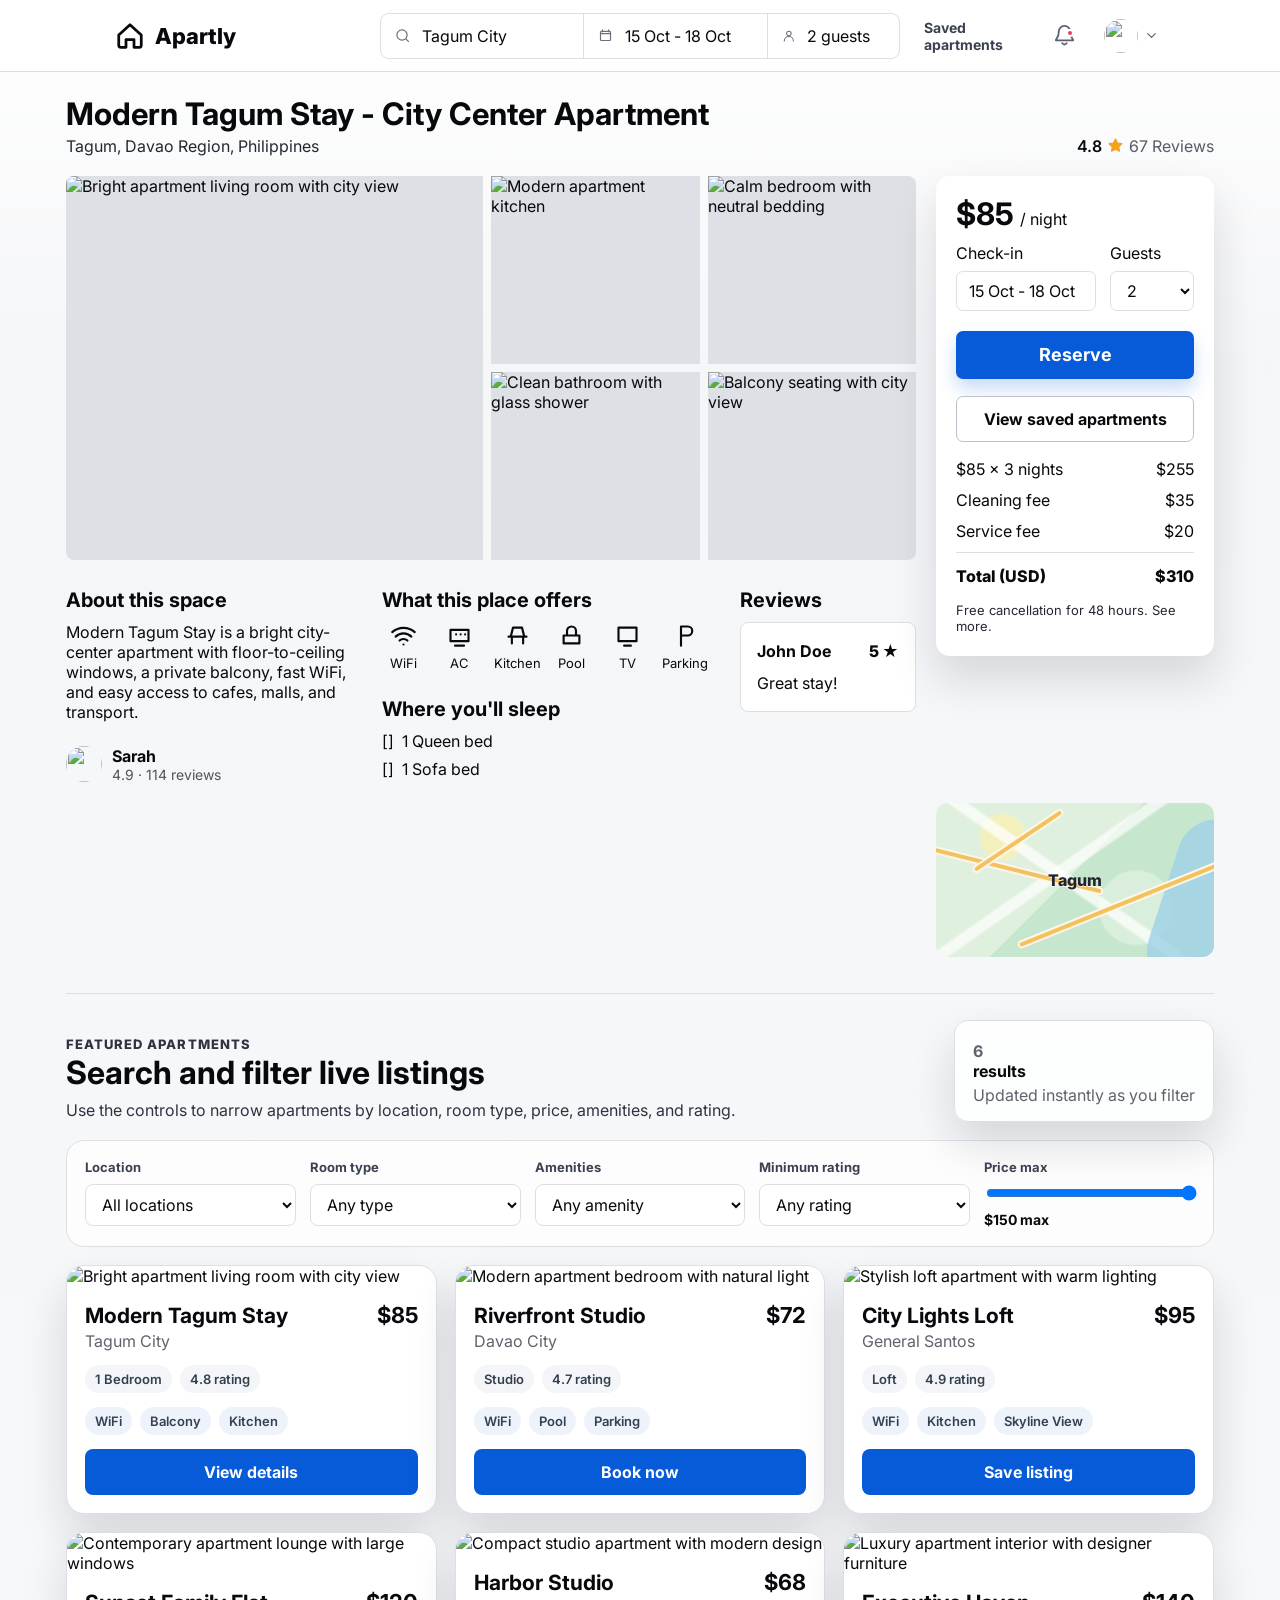
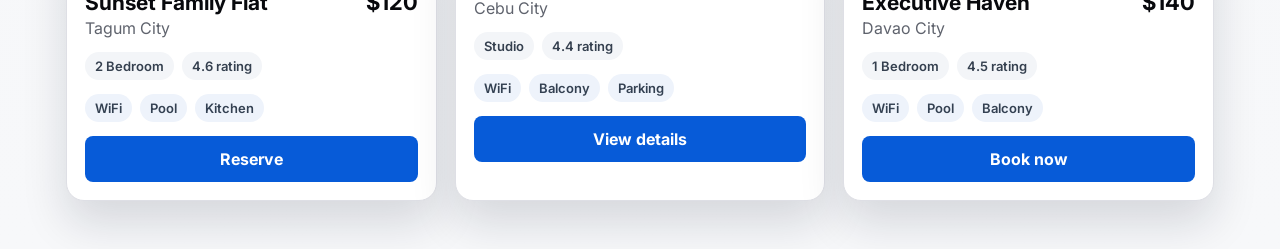
==== commit 2f25b5d8: "added feature appartment section" ====
--- a/index.html
+++ b/index.html
@@ -8,6 +8,7 @@
   <link rel="preconnect" href="https://fonts.gstatic.com" crossorigin>
   <link href="https://fonts.googleapis.com/css2?family=Inter:wght@400;500;600;700;800&display=swap" rel="stylesheet">
   <link rel="stylesheet" href="styles.css">
+  <script src="app.js" defer></script>
 </head>
 <body>
   <header class="topbar">
@@ -171,6 +172,208 @@
         <span>Tagum</span>
       </section>
     </section>
+
+    <section class="listing-section" aria-labelledby="listingHeading">
+      <div class="listing-header">
+        <div>
+          <p class="section-kicker">Featured apartments</p>
+          <h2 id="listingHeading">Search and filter live listings</h2>
+          <p>Use the controls to narrow apartments by location, room type, price, amenities, and rating.</p>
+        </div>
+        <div class="listing-summary">
+          <strong><span data-listing-count>6</span> results</strong>
+          <span>Updated instantly as you filter</span>
+        </div>
+      </div>
+
+      <form class="listing-filters" id="listingFilters">
+        <label>
+          <span>Location</span>
+          <select name="location">
+            <option value="all">All locations</option>
+            <option value="Tagum City">Tagum City</option>
+            <option value="Davao City">Davao City</option>
+            <option value="General Santos">General Santos</option>
+            <option value="Cebu City">Cebu City</option>
+          </select>
+        </label>
+        <label>
+          <span>Room type</span>
+          <select name="roomType">
+            <option value="all">Any type</option>
+            <option value="Studio">Studio</option>
+            <option value="1 Bedroom">1 Bedroom</option>
+            <option value="2 Bedroom">2 Bedroom</option>
+            <option value="Loft">Loft</option>
+          </select>
+        </label>
+        <label>
+          <span>Amenities</span>
+          <select name="amenity">
+            <option value="all">Any amenity</option>
+            <option value="WiFi">WiFi</option>
+            <option value="Pool">Pool</option>
+            <option value="Balcony">Balcony</option>
+            <option value="Kitchen">Kitchen</option>
+            <option value="Parking">Parking</option>
+          </select>
+        </label>
+        <label>
+          <span>Minimum rating</span>
+          <select name="rating">
+            <option value="0">Any rating</option>
+            <option value="4">4.0+</option>
+            <option value="4.5">4.5+</option>
+            <option value="4.8">4.8+</option>
+          </select>
+        </label>
+        <label class="range-field">
+          <span>Price max</span>
+          <input name="price" type="range" min="60" max="150" value="150">
+          <strong data-price-value>$150 max</strong>
+        </label>
+      </form>
+
+      <div class="listing-grid" aria-live="polite">
+        <article class="listing-card" data-listing-card data-location="Tagum City" data-room-type="1 Bedroom" data-amenities="WiFi,Balcony,Kitchen" data-rating="4.8" data-price="85">
+          <img src="https://images.unsplash.com/photo-1505693416388-ac5ce068fe85?auto=format&fit=crop&w=1100&q=90" alt="Bright apartment living room with city view">
+          <div class="listing-card-body">
+            <div class="listing-card-top">
+              <div>
+                <h3>Modern Tagum Stay</h3>
+                <p>Tagum City</p>
+              </div>
+              <strong>$85</strong>
+            </div>
+            <div class="listing-meta">
+              <span>1 Bedroom</span>
+              <span>4.8 rating</span>
+            </div>
+            <div class="listing-tags">
+              <span>WiFi</span>
+              <span>Balcony</span>
+              <span>Kitchen</span>
+            </div>
+            <a class="listing-button" href="index.html">View details</a>
+          </div>
+        </article>
+
+        <article class="listing-card" data-listing-card data-location="Davao City" data-room-type="Studio" data-amenities="WiFi,Pool,Parking" data-rating="4.7" data-price="72">
+          <img src="https://images.unsplash.com/photo-1502672260266-1c1ef2d93688?auto=format&fit=crop&w=1100&q=90" alt="Modern apartment bedroom with natural light">
+          <div class="listing-card-body">
+            <div class="listing-card-top">
+              <div>
+                <h3>Riverfront Studio</h3>
+                <p>Davao City</p>
+              </div>
+              <strong>$72</strong>
+            </div>
+            <div class="listing-meta">
+              <span>Studio</span>
+              <span>4.7 rating</span>
+            </div>
+            <div class="listing-tags">
+              <span>WiFi</span>
+              <span>Pool</span>
+              <span>Parking</span>
+            </div>
+            <a class="listing-button" href="checkout.html">Book now</a>
+          </div>
+        </article>
+
+        <article class="listing-card" data-listing-card data-location="General Santos" data-room-type="Loft" data-amenities="WiFi,Skyline View,Kitchen" data-rating="4.9" data-price="95">
+          <img src="https://images.unsplash.com/photo-1522708323590-d24dbb6b0267?auto=format&fit=crop&w=1100&q=90" alt="Stylish loft apartment with warm lighting">
+          <div class="listing-card-body">
+            <div class="listing-card-top">
+              <div>
+                <h3>City Lights Loft</h3>
+                <p>General Santos</p>
+              </div>
+              <strong>$95</strong>
+            </div>
+            <div class="listing-meta">
+              <span>Loft</span>
+              <span>4.9 rating</span>
+            </div>
+            <div class="listing-tags">
+              <span>WiFi</span>
+              <span>Kitchen</span>
+              <span>Skyline View</span>
+            </div>
+            <a class="listing-button" href="saved-apartments.html">Save listing</a>
+          </div>
+        </article>
+
+        <article class="listing-card" data-listing-card data-location="Tagum City" data-room-type="2 Bedroom" data-amenities="WiFi,Pool,Kitchen" data-rating="4.6" data-price="120">
+          <img src="https://images.unsplash.com/photo-1505693416388-ac5ce068fe85?auto=format&fit=crop&w=1100&q=90" alt="Contemporary apartment lounge with large windows">
+          <div class="listing-card-body">
+            <div class="listing-card-top">
+              <div>
+                <h3>Sunset Family Flat</h3>
+                <p>Tagum City</p>
+              </div>
+              <strong>$120</strong>
+            </div>
+            <div class="listing-meta">
+              <span>2 Bedroom</span>
+              <span>4.6 rating</span>
+            </div>
+            <div class="listing-tags">
+              <span>WiFi</span>
+              <span>Pool</span>
+              <span>Kitchen</span>
+            </div>
+            <a class="listing-button" href="checkout.html">Reserve</a>
+          </div>
+        </article>
+
+        <article class="listing-card" data-listing-card data-location="Cebu City" data-room-type="Studio" data-amenities="WiFi,Balcony,Parking" data-rating="4.4" data-price="68">
+          <img src="https://images.unsplash.com/photo-1502005097973-6a7082348e28?auto=format&fit=crop&w=1100&q=90" alt="Compact studio apartment with modern design">
+          <div class="listing-card-body">
+            <div class="listing-card-top">
+              <div>
+                <h3>Harbor Studio</h3>
+                <p>Cebu City</p>
+              </div>
+              <strong>$68</strong>
+            </div>
+            <div class="listing-meta">
+              <span>Studio</span>
+              <span>4.4 rating</span>
+            </div>
+            <div class="listing-tags">
+              <span>WiFi</span>
+              <span>Balcony</span>
+              <span>Parking</span>
+            </div>
+            <a class="listing-button" href="index.html">View details</a>
+          </div>
+        </article>
+
+        <article class="listing-card" data-listing-card data-location="Davao City" data-room-type="1 Bedroom" data-amenities="WiFi,Pool,Balcony" data-rating="4.5" data-price="140">
+          <img src="https://images.unsplash.com/photo-1512917774080-9991f1c4c750?auto=format&fit=crop&w=1100&q=90" alt="Luxury apartment interior with designer furniture">
+          <div class="listing-card-body">
+            <div class="listing-card-top">
+              <div>
+                <h3>Executive Haven</h3>
+                <p>Davao City</p>
+              </div>
+              <strong>$140</strong>
+            </div>
+            <div class="listing-meta">
+              <span>1 Bedroom</span>
+              <span>4.5 rating</span>
+            </div>
+            <div class="listing-tags">
+              <span>WiFi</span>
+              <span>Pool</span>
+              <span>Balcony</span>
+            </div>
+            <a class="listing-button" href="checkout.html">Book now</a>
+          </div>
+        </article>
+      </div>
+    </section>
   </main>
 </body>
 </html>
--- a/styles.css
+++ b/styles.css
@@ -542,6 +542,195 @@
   top: 34px;
   width: 108px;
   transform: rotate(-34deg);
+}
+
+.listing-section {
+  margin-top: 36px;
+  padding-top: 26px;
+  border-top: 1px solid var(--line);
+}
+
+.listing-header {
+  display: flex;
+  justify-content: space-between;
+  align-items: end;
+  gap: 24px;
+  margin-bottom: 18px;
+}
+
+.section-kicker {
+  margin: 0 0 8px;
+  color: var(--blue);
+  font-size: 13px;
+  font-weight: 800;
+  letter-spacing: 0.08em;
+  text-transform: uppercase;
+}
+
+.listing-header h2 {
+  margin: 0 0 8px;
+  font-size: clamp(24px, 2.8vw, 32px);
+}
+
+.listing-header p {
+  margin: 0;
+  max-width: 760px;
+  color: #2e3340;
+  line-height: 1.35;
+}
+
+.listing-summary {
+  min-width: 194px;
+  padding: 16px 18px;
+  background: rgba(255, 255, 255, 0.84);
+  border: 1px solid var(--line);
+  border-radius: 14px;
+  box-shadow: var(--shadow);
+}
+
+.listing-summary strong,
+.listing-summary span {
+  display: block;
+}
+
+.listing-summary span {
+  margin-top: 4px;
+  color: var(--muted);
+}
+
+.listing-filters {
+  display: grid;
+  grid-template-columns: repeat(5, minmax(0, 1fr));
+  gap: 14px;
+  padding: 18px;
+  background: rgba(255, 255, 255, 0.76);
+  border: 1px solid var(--line);
+  border-radius: 18px;
+}
+
+.listing-filters label {
+  display: grid;
+  gap: 8px;
+}
+
+.listing-filters span {
+  color: #3b4150;
+  font-size: 13px;
+  font-weight: 700;
+}
+
+.listing-filters select,
+.listing-filters input[type="range"] {
+  width: 100%;
+}
+
+.listing-filters select {
+  min-width: 0;
+  height: 42px;
+  padding: 0 12px;
+  color: var(--text);
+  background: #fff;
+  border: 1px solid var(--line);
+  border-radius: 8px;
+}
+
+.range-field strong {
+  color: var(--text);
+  font-size: 14px;
+}
+
+.listing-grid {
+  display: grid;
+  grid-template-columns: repeat(3, minmax(0, 1fr));
+  gap: 18px;
+  margin-top: 18px;
+}
+
+.listing-card {
+  overflow: hidden;
+  background: var(--panel);
+  border: 1px solid var(--line);
+  border-radius: 18px;
+  box-shadow: var(--shadow);
+}
+
+.listing-card img {
+  width: 100%;
+  height: 200px;
+  object-fit: cover;
+}
+
+.listing-card-body {
+  display: grid;
+  gap: 14px;
+  padding: 18px;
+}
+
+.listing-card-top {
+  display: flex;
+  justify-content: space-between;
+  gap: 16px;
+}
+
+.listing-card-top h3 {
+  margin: 0 0 4px;
+  font-size: 21px;
+  line-height: 1.1;
+}
+
+.listing-card-top p {
+  margin: 0;
+  color: var(--muted);
+}
+
+.listing-card-top strong {
+  font-size: 22px;
+  line-height: 1;
+}
+
+.listing-meta,
+.listing-tags {
+  display: flex;
+  flex-wrap: wrap;
+  gap: 8px;
+}
+
+.listing-meta span,
+.listing-tags span {
+  padding: 6px 10px;
+  border-radius: 999px;
+  font-size: 13px;
+  font-weight: 600;
+}
+
+.listing-meta span {
+  color: #35404f;
+  background: #f3f5f8;
+}
+
+.listing-tags span {
+  color: #344152;
+  background: #eef3fb;
+}
+
+.listing-button {
+  display: flex;
+  align-items: center;
+  justify-content: center;
+  min-height: 46px;
+  color: #fff;
+  background: var(--blue);
+  border-radius: 8px;
+  font-weight: 700;
+  text-decoration: none;
+}
+
+.listing-button:hover {
+  background: var(--blue-dark);
+}
+
+.listing-card.is-hidden {
+  display: none;
 }
 
 .host-account {
@@ -1397,6 +1586,14 @@
   .saved-grid {
     grid-template-columns: 1fr 1fr;
   }
+
+  .listing-filters {
+    grid-template-columns: 1fr 1fr;
+  }
+
+  .listing-grid {
+    grid-template-columns: 1fr 1fr;
+  }
 }
 
 @media (max-width: 720px) {
@@ -1517,6 +1714,18 @@
   .saved-grid {
     grid-template-columns: 1fr;
   }
+
+  .listing-header {
+    display: grid;
+  }
+
+  .listing-filters {
+    grid-template-columns: 1fr;
+  }
+
+  .listing-grid {
+    grid-template-columns: 1fr;
+  }
 }
 
 @media (max-width: 430px) {
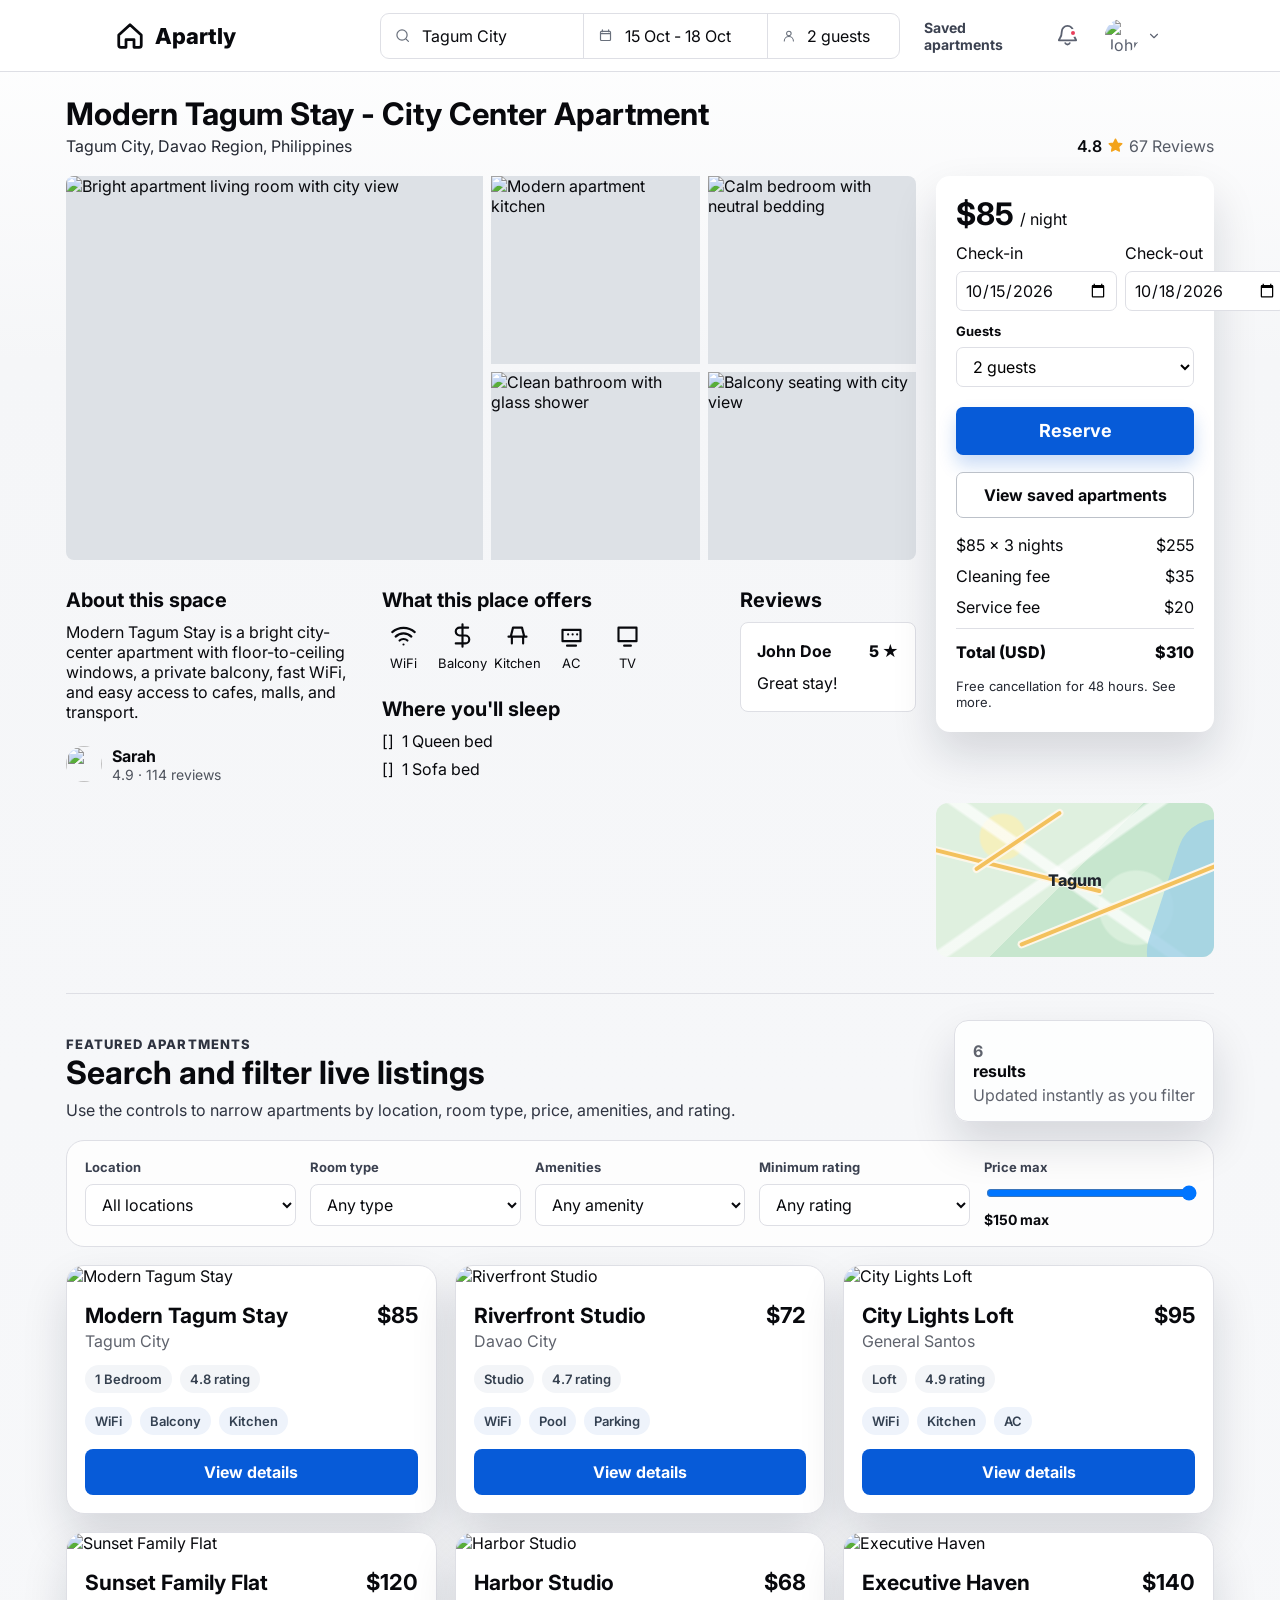
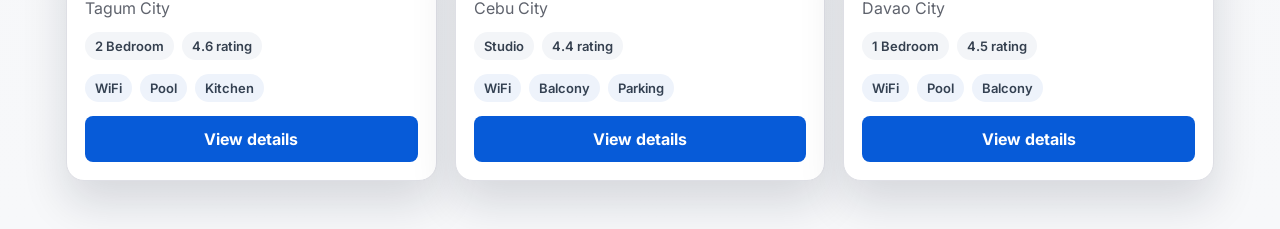
==== commit 258adb48: "adding log in and profile page  making the  auth js not yet finished" ====
--- a/index.html
+++ b/index.html
@@ -8,6 +8,7 @@
   <link rel="preconnect" href="https://fonts.gstatic.com" crossorigin>
   <link href="https://fonts.googleapis.com/css2?family=Inter:wght@400;500;600;700;800&display=swap" rel="stylesheet">
   <link rel="stylesheet" href="styles.css">
+  <script src="auth.js" defer></script>
   <script src="app.js" defer></script>
 </head>
 <body>
@@ -138,18 +139,24 @@
 
       <aside class="booking-panel" aria-label="Reservation summary">
         <div class="price"><strong>$85</strong><span>/ night</span></div>
-        <div class="booking-fields">
+        <div class="booking-fields" style="grid-template-columns: 1fr 1fr; gap: 8px;">
           <label>
             <span>Check-in</span>
-            <input value="15 Oct - 18 Oct">
+            <input type="date" id="checkinDate" value="2026-10-15" style="padding: 0 8px;">
           </label>
           <label>
-            <span>Guests</span>
-            <select>
-              <option>2</option>
-              <option>1</option>
-              <option>3</option>
-              <option>4</option>
+            <span>Check-out</span>
+            <input type="date" id="checkoutDate" value="2026-10-18" style="padding: 0 8px;">
+          </label>
+        </div>
+        <div style="margin-top: 12px; margin-bottom: 12px;">
+          <label style="display: flex; flex-direction: column; gap: 8px;">
+            <span style="font-weight: 700; font-size: 13px;">Guests</span>
+            <select id="guestCount" style="width: 100%; height: 40px; border: 1px solid var(--line); border-radius: 7px; padding: 0 12px; background: #fff;">
+              <option value="1">1 guest</option>
+              <option value="2" selected>2 guests</option>
+              <option value="3">3 guests</option>
+              <option value="4">4 guests</option>
             </select>
           </label>
         </div>
--- a/styles.css
+++ b/styles.css
@@ -1753,3 +1753,909 @@
     gap: 12px;
   }
 }
+
+/* Profile Dropdown */
+.profile-dropdown {
+  position: absolute;
+  top: calc(100% + 8px);
+  right: 0;
+  width: 240px;
+  background: var(--panel);
+  border: 1px solid var(--line);
+  border-radius: 12px;
+  box-shadow: var(--shadow);
+  opacity: 0;
+  transform: translateY(-10px);
+  pointer-events: none;
+  transition: opacity 0.2s cubic-bezier(0.16, 1, 0.3, 1), transform 0.2s cubic-bezier(0.16, 1, 0.3, 1);
+  z-index: 100;
+  padding: 8px 0;
+}
+
+.profile-dropdown.is-active {
+  opacity: 1;
+  transform: translateY(0);
+  pointer-events: all;
+}
+
+.dropdown-header {
+  padding: 12px 16px;
+  border-bottom: 1px solid var(--line);
+  font-size: 13px;
+  line-height: 1.35;
+}
+
+.dropdown-header strong {
+  display: block;
+  color: var(--text);
+  font-weight: 700;
+  font-size: 14px;
+}
+
+.dropdown-header span {
+  color: var(--muted);
+  word-break: break-all;
+}
+
+.dropdown-item {
+  display: flex;
+  align-items: center;
+  gap: 10px;
+  padding: 10px 16px;
+  color: #3b4150;
+  font-size: 14px;
+  font-weight: 600;
+  text-decoration: none;
+  cursor: pointer;
+  transition: background 0.15s, color 0.15s;
+}
+
+.dropdown-item svg {
+  width: 18px;
+  height: 18px;
+  color: #69707c;
+  stroke-width: 2;
+  flex-shrink: 0;
+}
+
+.dropdown-item:hover {
+  background: var(--surface);
+  color: var(--blue);
+}
+
+.dropdown-item:hover svg {
+  color: var(--blue);
+}
+
+.dropdown-divider {
+  height: 1px;
+  background: var(--line);
+  margin: 6px 0;
+}
+
+.dropdown-item.logout-btn:hover {
+  background: #fdf2f4;
+  color: #e83e5a;
+}
+.dropdown-item.logout-btn:hover svg {
+  color: #e83e5a;
+}
+
+/* Login View split layout */
+.login-shell {
+  display: flex;
+  min-height: calc(100vh - 72px);
+  background: #fff;
+}
+
+.login-side-banner {
+  flex: 1.1;
+  position: relative;
+  background: linear-gradient(135deg, rgba(7, 91, 216, 0.9), rgba(3, 73, 180, 0.95)), url('https://images.unsplash.com/photo-1505693416388-ac5ce068fe85?auto=format&fit=crop&w=1200&q=80') center/cover no-repeat;
+  display: flex;
+  flex-direction: column;
+  justify-content: space-between;
+  padding: 60px;
+  color: #fff;
+}
+
+.banner-content {
+  max-width: 480px;
+  margin-top: auto;
+  margin-bottom: auto;
+}
+
+.banner-content h2 {
+  font-size: clamp(32px, 4vw, 44px);
+  font-weight: 800;
+  line-height: 1.1;
+  margin-bottom: 20px;
+  color: #fff;
+}
+
+.banner-content p {
+  font-size: 18px;
+  line-height: 1.45;
+  color: rgba(255, 255, 255, 0.85);
+}
+
+.banner-footer {
+  font-size: 14px;
+  color: rgba(255, 255, 255, 0.7);
+}
+
+.login-side-form {
+  flex: 0.9;
+  display: flex;
+  align-items: center;
+  justify-content: center;
+  padding: 40px clamp(20px, 5vw, 80px);
+  background: var(--surface);
+}
+
+.form-container {
+  width: 100%;
+  max-width: 420px;
+  background: var(--panel);
+  padding: 36px;
+  border-radius: 16px;
+  border: 1px solid var(--line);
+  box-shadow: var(--shadow);
+}
+
+.form-tabs {
+  display: flex;
+  border-bottom: 2px solid var(--line);
+  margin-bottom: 24px;
+}
+
+.form-tab {
+  flex: 1;
+  text-align: center;
+  padding: 10px;
+  font-weight: 700;
+  color: var(--muted);
+  cursor: pointer;
+  border-bottom: 2px solid transparent;
+  margin-bottom: -2px;
+  transition: all 0.2s;
+}
+
+.form-tab.active {
+  color: var(--blue);
+  border-color: var(--blue);
+}
+
+.login-form-group {
+  margin-bottom: 18px;
+  display: flex;
+  flex-direction: column;
+  gap: 8px;
+}
+
+.login-form-group label {
+  font-weight: 700;
+  font-size: 13.5px;
+  color: #3b4150;
+}
+
+.login-form-group input,
+.login-form-group select {
+  height: 44px;
+  padding: 0 14px;
+  border: 1px solid #bcc1c9;
+  border-radius: 8px;
+  outline: 0;
+  font-size: 15px;
+  color: var(--text);
+  transition: border-color 0.2s, box-shadow 0.2s;
+}
+
+.login-form-group input:focus,
+.login-form-group select:focus {
+  border-color: var(--blue);
+  box-shadow: 0 0 0 3px rgba(7, 91, 216, 0.12);
+}
+
+.role-selector {
+  display: grid;
+  grid-template-columns: 1fr 1fr;
+  gap: 10px;
+  margin-bottom: 18px;
+}
+
+.role-option {
+  border: 1px solid #bcc1c9;
+  border-radius: 8px;
+  padding: 10px;
+  text-align: center;
+  cursor: pointer;
+  font-weight: 600;
+  font-size: 14px;
+  transition: all 0.2s;
+  color: var(--muted);
+}
+
+.role-option.active {
+  border-color: var(--blue);
+  color: var(--blue);
+  background: rgba(7, 91, 216, 0.05);
+  box-shadow: 0 0 0 1px var(--blue);
+}
+
+.login-submit-btn {
+  width: 100%;
+  height: 46px;
+  background: var(--blue);
+  color: #fff;
+  border: 0;
+  border-radius: 8px;
+  font-weight: 700;
+  font-size: 16px;
+  cursor: pointer;
+  box-shadow: 0 8px 16px rgba(7, 91, 216, 0.15);
+  transition: background 0.2s, transform 0.1s;
+  margin-top: 10px;
+}
+
+.login-submit-btn:hover {
+  background: var(--blue-dark);
+}
+
+.login-submit-btn:active {
+  transform: scale(0.98);
+}
+
+.quick-logins {
+  margin-top: 24px;
+  border-top: 1px solid var(--line);
+  padding-top: 20px;
+}
+
+.quick-logins-title {
+  font-size: 12px;
+  font-weight: 700;
+  color: var(--muted);
+  text-transform: uppercase;
+  letter-spacing: 0.05em;
+  margin-bottom: 12px;
+  text-align: center;
+}
+
+.quick-login-grid {
+  display: grid;
+  grid-template-columns: 1fr 1fr;
+  gap: 10px;
+}
+
+.quick-login-btn {
+  display: flex;
+  flex-direction: column;
+  align-items: center;
+  padding: 8px;
+  background: var(--surface);
+  border: 1px dashed var(--line);
+  border-radius: 8px;
+  cursor: pointer;
+  transition: background 0.2s, border-color 0.2s;
+}
+
+.quick-login-btn:hover {
+  background: rgba(7, 91, 216, 0.04);
+  border-color: var(--blue);
+}
+
+.quick-login-btn strong {
+  font-size: 13px;
+  color: var(--text);
+}
+
+.quick-login-btn span {
+  font-size: 11px;
+  color: var(--muted);
+}
+
+/* Profile Page Layout */
+.profile-shell {
+  display: grid;
+  grid-template-columns: 280px minmax(0, 1fr);
+  gap: 32px;
+  width: min(1148px, calc(100% - 38px));
+  margin: 32px auto 64px;
+  align-items: start;
+}
+
+.profile-sidebar {
+  background: var(--panel);
+  border: 1px solid var(--line);
+  border-radius: 16px;
+  padding: 24px;
+  box-shadow: var(--shadow);
+  display: flex;
+  flex-direction: column;
+  align-items: center;
+  text-align: center;
+}
+
+.profile-avatar-large {
+  width: 110px;
+  height: 110px;
+  border-radius: 50%;
+  object-fit: cover;
+  border: 4px solid #fff;
+  box-shadow: 0 4px 12px rgba(0,0,0,0.1);
+  margin-bottom: 16px;
+}
+
+.profile-sidebar h2 {
+  font-size: 20px;
+  font-weight: 800;
+  margin: 0 0 4px;
+}
+
+.profile-role-tag {
+  display: inline-block;
+  padding: 4px 10px;
+  border-radius: 99px;
+  font-size: 12px;
+  font-weight: 700;
+  background: #eef3fb;
+  color: var(--blue);
+  text-transform: uppercase;
+  margin-bottom: 20px;
+}
+
+.profile-menu-list {
+  width: 100%;
+  display: flex;
+  flex-direction: column;
+  gap: 4px;
+  border-top: 1px solid var(--line);
+  padding-top: 20px;
+}
+
+.profile-menu-item {
+  display: flex;
+  align-items: center;
+  gap: 12px;
+  padding: 12px 16px;
+  color: var(--muted);
+  font-weight: 700;
+  font-size: 15px;
+  text-decoration: none;
+  border-radius: 8px;
+  cursor: pointer;
+  transition: all 0.2s;
+  background: transparent;
+  border: 0;
+  width: 100%;
+  text-align: left;
+}
+
+.profile-menu-item svg {
+  width: 20px;
+  height: 20px;
+  color: #8a9099;
+  stroke-width: 2;
+  fill: none;
+}
+
+.profile-menu-item:hover,
+.profile-menu-item.active {
+  color: var(--blue);
+  background: rgba(7, 91, 216, 0.05);
+}
+
+.profile-menu-item:hover svg,
+.profile-menu-item.active svg {
+  color: var(--blue);
+}
+
+.profile-content {
+  background: var(--panel);
+  border: 1px solid var(--line);
+  border-radius: 16px;
+  padding: 32px;
+  box-shadow: var(--shadow);
+  min-height: 480px;
+}
+
+.profile-tab-pane {
+  display: none;
+}
+
+.profile-tab-pane.active {
+  display: block;
+}
+
+.profile-form-grid {
+  display: grid;
+  grid-template-columns: 1fr 1fr;
+  gap: 20px;
+}
+
+.profile-form-full {
+  grid-column: span 2;
+}
+
+.profile-trips-list {
+  display: flex;
+  flex-direction: column;
+  gap: 18px;
+  margin-top: 20px;
+}
+
+.profile-trip-card {
+  display: flex;
+  border: 1px solid var(--line);
+  border-radius: 12px;
+  overflow: hidden;
+  background: #fff;
+  transition: transform 0.2s, box-shadow 0.2s;
+}
+
+.profile-trip-card:hover {
+  transform: translateY(-2px);
+  box-shadow: 0 10px 20px rgba(0,0,0,0.05);
+}
+
+.profile-trip-card img {
+  width: 180px;
+  height: auto;
+  object-fit: cover;
+}
+
+.profile-trip-details {
+  flex: 1;
+  padding: 18px;
+  display: flex;
+  flex-direction: column;
+  justify-content: space-between;
+}
+
+.trip-card-header {
+  display: flex;
+  justify-content: space-between;
+  align-items: flex-start;
+  margin-bottom: 8px;
+}
+
+.trip-card-header h3 {
+  margin: 0;
+  font-size: 18px;
+  font-weight: 800;
+}
+
+.trip-status-badge {
+  padding: 4px 8px;
+  border-radius: 6px;
+  font-size: 12px;
+  font-weight: 700;
+  text-transform: uppercase;
+}
+
+.trip-status-badge.confirmed {
+  background: #e1fbf0;
+  color: #039842;
+}
+
+.trip-status-badge.pending {
+  background: #fff6e6;
+  color: #d97706;
+}
+
+.trip-status-badge.cancelled {
+  background: #fef2f2;
+  color: #dc2626;
+}
+
+.trip-info-row {
+  display: flex;
+  gap: 20px;
+  color: var(--muted);
+  font-size: 14px;
+  margin-bottom: 12px;
+}
+
+.trip-info-row span {
+  display: flex;
+  align-items: center;
+  gap: 6px;
+}
+
+.trip-info-row svg {
+  width: 16px;
+  height: 16px;
+  stroke-width: 2;
+}
+
+.trip-footer {
+  display: flex;
+  justify-content: space-between;
+  align-items: center;
+  border-top: 1px solid var(--line);
+  padding-top: 14px;
+}
+
+.trip-price strong {
+  font-size: 18px;
+  color: var(--text);
+}
+
+.trip-actions {
+  display: flex;
+  gap: 10px;
+}
+
+.trip-cancel-btn {
+  background: transparent;
+  color: #dc2626;
+  border: 1px solid #fca5a5;
+  border-radius: 6px;
+  padding: 6px 12px;
+  font-size: 13px;
+  font-weight: 700;
+  cursor: pointer;
+  transition: all 0.2s;
+}
+
+.trip-cancel-btn:hover {
+  background: #fef2f2;
+}
+
+/* Admin Dashboard */
+.admin-shell {
+  width: min(1148px, calc(100% - 38px));
+  margin: 32px auto 64px;
+}
+
+.admin-header {
+  display: flex;
+  justify-content: space-between;
+  align-items: center;
+  margin-bottom: 28px;
+}
+
+.admin-header h1 {
+  margin: 0;
+  font-size: clamp(28px, 3.2vw, 36px);
+  font-weight: 800;
+}
+
+.admin-stats-grid {
+  display: grid;
+  grid-template-columns: repeat(4, 1fr);
+  gap: 20px;
+  margin-bottom: 32px;
+}
+
+.stat-card {
+  background: var(--panel);
+  border: 1px solid var(--line);
+  border-radius: 16px;
+  padding: 22px;
+  box-shadow: var(--shadow);
+  display: flex;
+  align-items: center;
+  gap: 16px;
+}
+
+.stat-icon {
+  width: 48px;
+  height: 48px;
+  border-radius: 12px;
+  display: flex;
+  align-items: center;
+  justify-content: center;
+  background: rgba(7, 91, 216, 0.08);
+  color: var(--blue);
+}
+
+.stat-icon svg {
+  width: 24px;
+  height: 24px;
+  stroke-width: 2;
+}
+
+.stat-details {
+  display: flex;
+  flex-direction: column;
+}
+
+.stat-value {
+  font-size: 24px;
+  font-weight: 800;
+  line-height: 1.1;
+  color: var(--text);
+}
+
+.stat-label {
+  font-size: 13px;
+  color: var(--muted);
+  font-weight: 600;
+  margin-top: 2px;
+}
+
+.admin-content-grid {
+  display: grid;
+  grid-template-columns: 1.5fr 1fr;
+  gap: 24px;
+}
+
+.dashboard-panel {
+  background: var(--panel);
+  border: 1px solid var(--line);
+  border-radius: 16px;
+  padding: 24px;
+  box-shadow: var(--shadow);
+  margin-bottom: 24px;
+}
+
+.panel-header {
+  display: flex;
+  justify-content: space-between;
+  align-items: center;
+  margin-bottom: 18px;
+  border-bottom: 1px solid var(--line);
+  padding-bottom: 12px;
+}
+
+.panel-header h2 {
+  font-size: 18px;
+  font-weight: 800;
+  margin: 0;
+}
+
+.admin-btn {
+  display: inline-flex;
+  align-items: center;
+  gap: 8px;
+  background: var(--blue);
+  color: #fff;
+  border: 0;
+  border-radius: 6px;
+  padding: 8px 16px;
+  font-weight: 700;
+  font-size: 14px;
+  cursor: pointer;
+  text-decoration: none;
+  box-shadow: 0 4px 10px rgba(7, 91, 216, 0.15);
+  transition: background 0.2s;
+}
+
+.admin-btn:hover {
+  background: var(--blue-dark);
+}
+
+.admin-btn-secondary {
+  background: #fff;
+  color: var(--text);
+  border: 1px solid #bcc1c9;
+  box-shadow: none;
+}
+.admin-btn-secondary:hover {
+  background: var(--surface);
+}
+
+.admin-table {
+  width: 100%;
+  border-collapse: collapse;
+  text-align: left;
+}
+
+.admin-table th,
+.admin-table td {
+  padding: 12px 16px;
+  border-bottom: 1px solid var(--line);
+  font-size: 14px;
+}
+
+.admin-table th {
+  font-weight: 700;
+  color: var(--muted);
+  background: var(--surface);
+}
+
+.admin-table tbody tr:hover {
+  background: rgba(0,0,0,0.01);
+}
+
+.admin-listings-list {
+  display: flex;
+  flex-direction: column;
+  gap: 16px;
+}
+
+.admin-listing-card {
+  display: flex;
+  border: 1px solid var(--line);
+  border-radius: 12px;
+  overflow: hidden;
+  position: relative;
+  background: #fff;
+}
+
+.admin-listing-card img {
+  width: 120px;
+  height: 100px;
+  object-fit: cover;
+}
+
+.admin-listing-details {
+  flex: 1;
+  padding: 12px 16px;
+  display: flex;
+  flex-direction: column;
+  justify-content: space-between;
+}
+
+.admin-listing-details h3 {
+  font-size: 15px;
+  font-weight: 800;
+  margin: 0 0 2px;
+}
+
+.admin-listing-details span {
+  font-size: 12px;
+  color: var(--muted);
+}
+
+.admin-listing-price {
+  font-weight: 800;
+  font-size: 15px;
+  margin-top: 6px;
+}
+
+.admin-listing-actions {
+  display: flex;
+  gap: 8px;
+  margin-top: 8px;
+}
+
+.delete-listing-btn {
+  background: transparent;
+  color: #dc2626;
+  border: 1px solid #fca5a5;
+  border-radius: 4px;
+  padding: 4px 8px;
+  font-size: 11px;
+  font-weight: 700;
+  cursor: pointer;
+  transition: all 0.2s;
+}
+.delete-listing-btn:hover {
+  background: #fef2f2;
+}
+
+/* Modal form drawer */
+.admin-modal {
+  position: fixed;
+  inset: 0;
+  z-index: 1000;
+  background: rgba(8, 9, 13, 0.4);
+  backdrop-filter: blur(4px);
+  display: flex;
+  align-items: center;
+  justify-content: center;
+  opacity: 0;
+  pointer-events: none;
+  transition: opacity 0.25s ease;
+}
+
+.admin-modal.is-active {
+  opacity: 1;
+  pointer-events: all;
+}
+
+.modal-content {
+  background: var(--panel);
+  border-radius: 16px;
+  border: 1px solid var(--line);
+  width: min(580px, calc(100% - 24px));
+  max-height: 90vh;
+  overflow-y: auto;
+  box-shadow: 0 30px 60px rgba(0,0,0,0.2);
+  transform: translateY(20px);
+  transition: transform 0.25s cubic-bezier(0.16, 1, 0.3, 1);
+}
+
+.admin-modal.is-active .modal-content {
+  transform: translateY(0);
+}
+
+.modal-header {
+  display: flex;
+  justify-content: space-between;
+  align-items: center;
+  padding: 20px 24px;
+  border-bottom: 1px solid var(--line);
+}
+
+.modal-header h2 {
+  font-size: 20px;
+  font-weight: 800;
+  margin: 0;
+}
+
+.modal-close-btn {
+  background: transparent;
+  border: 0;
+  cursor: pointer;
+  color: var(--muted);
+}
+
+.modal-close-btn svg {
+  width: 24px;
+  height: 24px;
+}
+
+.modal-body {
+  padding: 24px;
+}
+
+.checkbox-grid {
+  display: grid;
+  grid-template-columns: repeat(3, 1fr);
+  gap: 12px;
+}
+
+.checkbox-label {
+  display: flex;
+  align-items: center;
+  gap: 8px;
+  font-size: 13.5px;
+  font-weight: 600;
+}
+
+.checkbox-label input {
+  width: 18px;
+  height: 18px;
+  accent-color: var(--blue);
+}
+
+.modal-footer {
+  display: flex;
+  justify-content: flex-end;
+  gap: 12px;
+  padding: 16px 24px;
+  border-top: 1px solid var(--line);
+  background: var(--surface);
+  border-radius: 0 0 16px 16px;
+}
+
+.access-denied-box {
+  background: var(--panel);
+  border: 1px solid var(--line);
+  border-radius: 16px;
+  padding: 40px;
+  text-align: center;
+  max-width: 480px;
+  margin: 100px auto;
+  box-shadow: var(--shadow);
+}
+
+.access-denied-box h2 {
+  font-size: 24px;
+  font-weight: 800;
+  color: #dc2626;
+  margin-bottom: 12px;
+}
+
+.access-denied-box p {
+  color: var(--muted);
+  margin-bottom: 24px;
+  line-height: 1.4;
+}
+
+@media (max-width: 991px) {
+  .profile-shell {
+    grid-template-columns: 1fr;
+  }
+  .admin-stats-grid {
+    grid-template-columns: 1fr 1fr;
+  }
+  .admin-content-grid {
+    grid-template-columns: 1fr;
+  }
+}
+
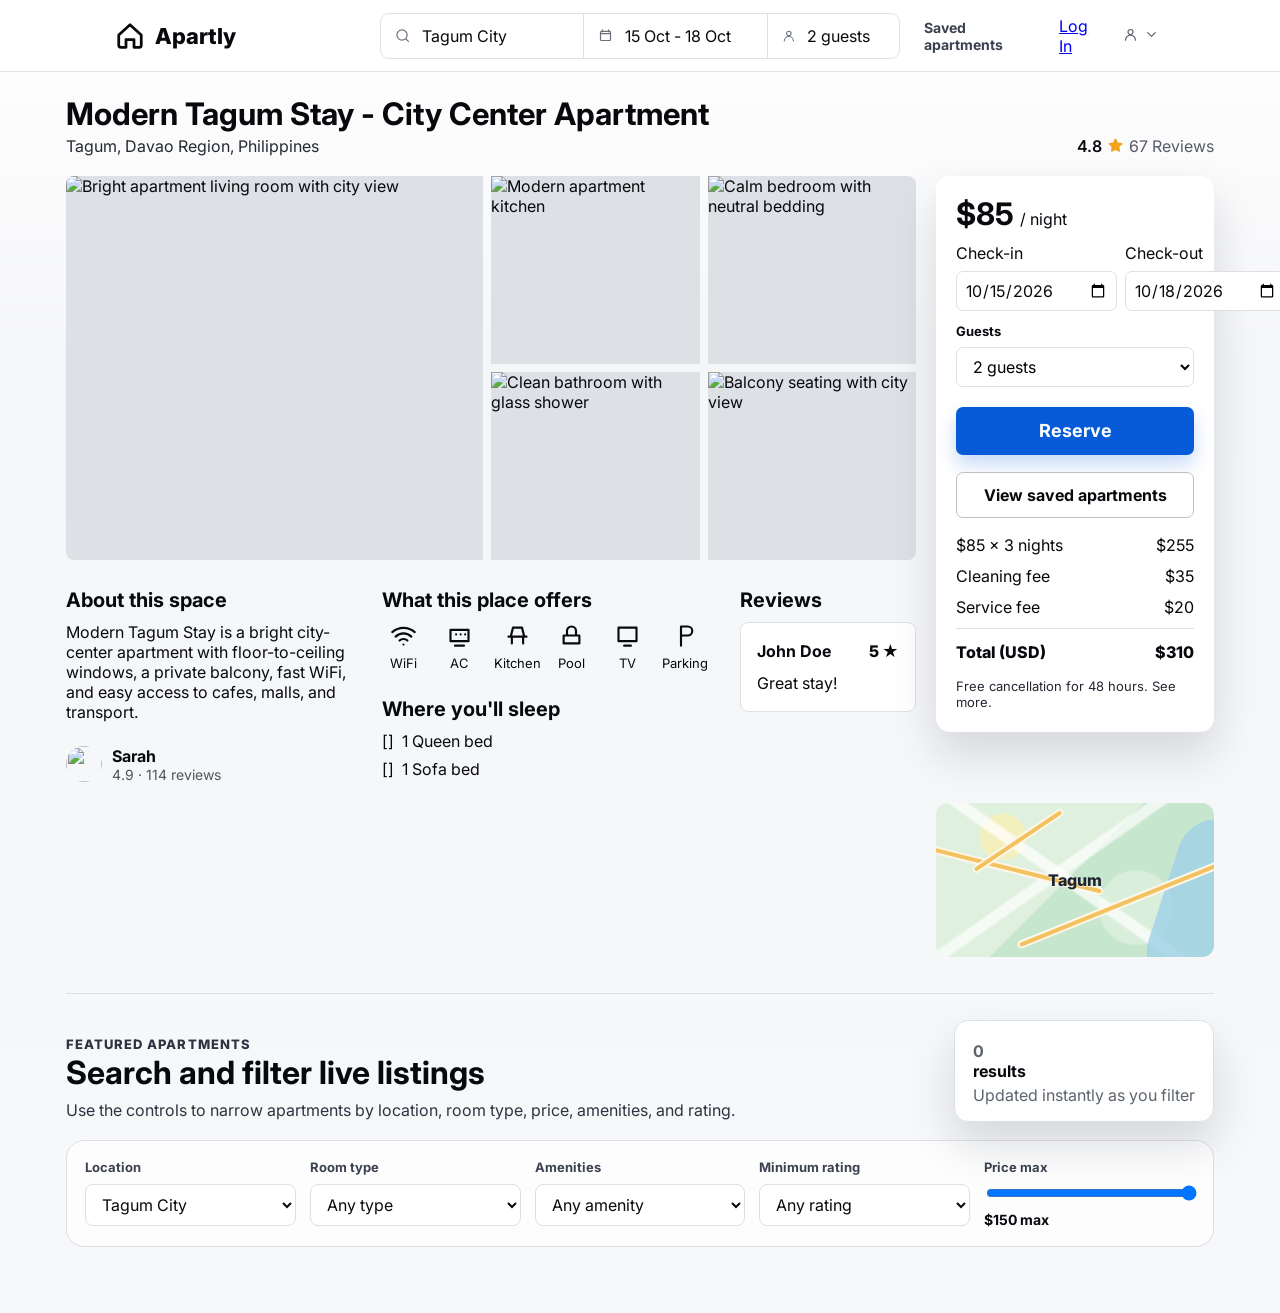
==== commit dfe8270e: "ADDING BACK END SUPA BASE AND REMOVING THE DUMMY DATA" ====
--- a/index.html
+++ b/index.html
@@ -8,7 +8,8 @@
   <link rel="preconnect" href="https://fonts.gstatic.com" crossorigin>
   <link href="https://fonts.googleapis.com/css2?family=Inter:wght@400;500;600;700;800&display=swap" rel="stylesheet">
   <link rel="stylesheet" href="styles.css">
-  <script src="auth.js" defer></script>
+  <script src="supabase-config.js" defer></script>
+  <script src="backend.js" defer></script>
   <script src="app.js" defer></script>
 </head>
 <body>
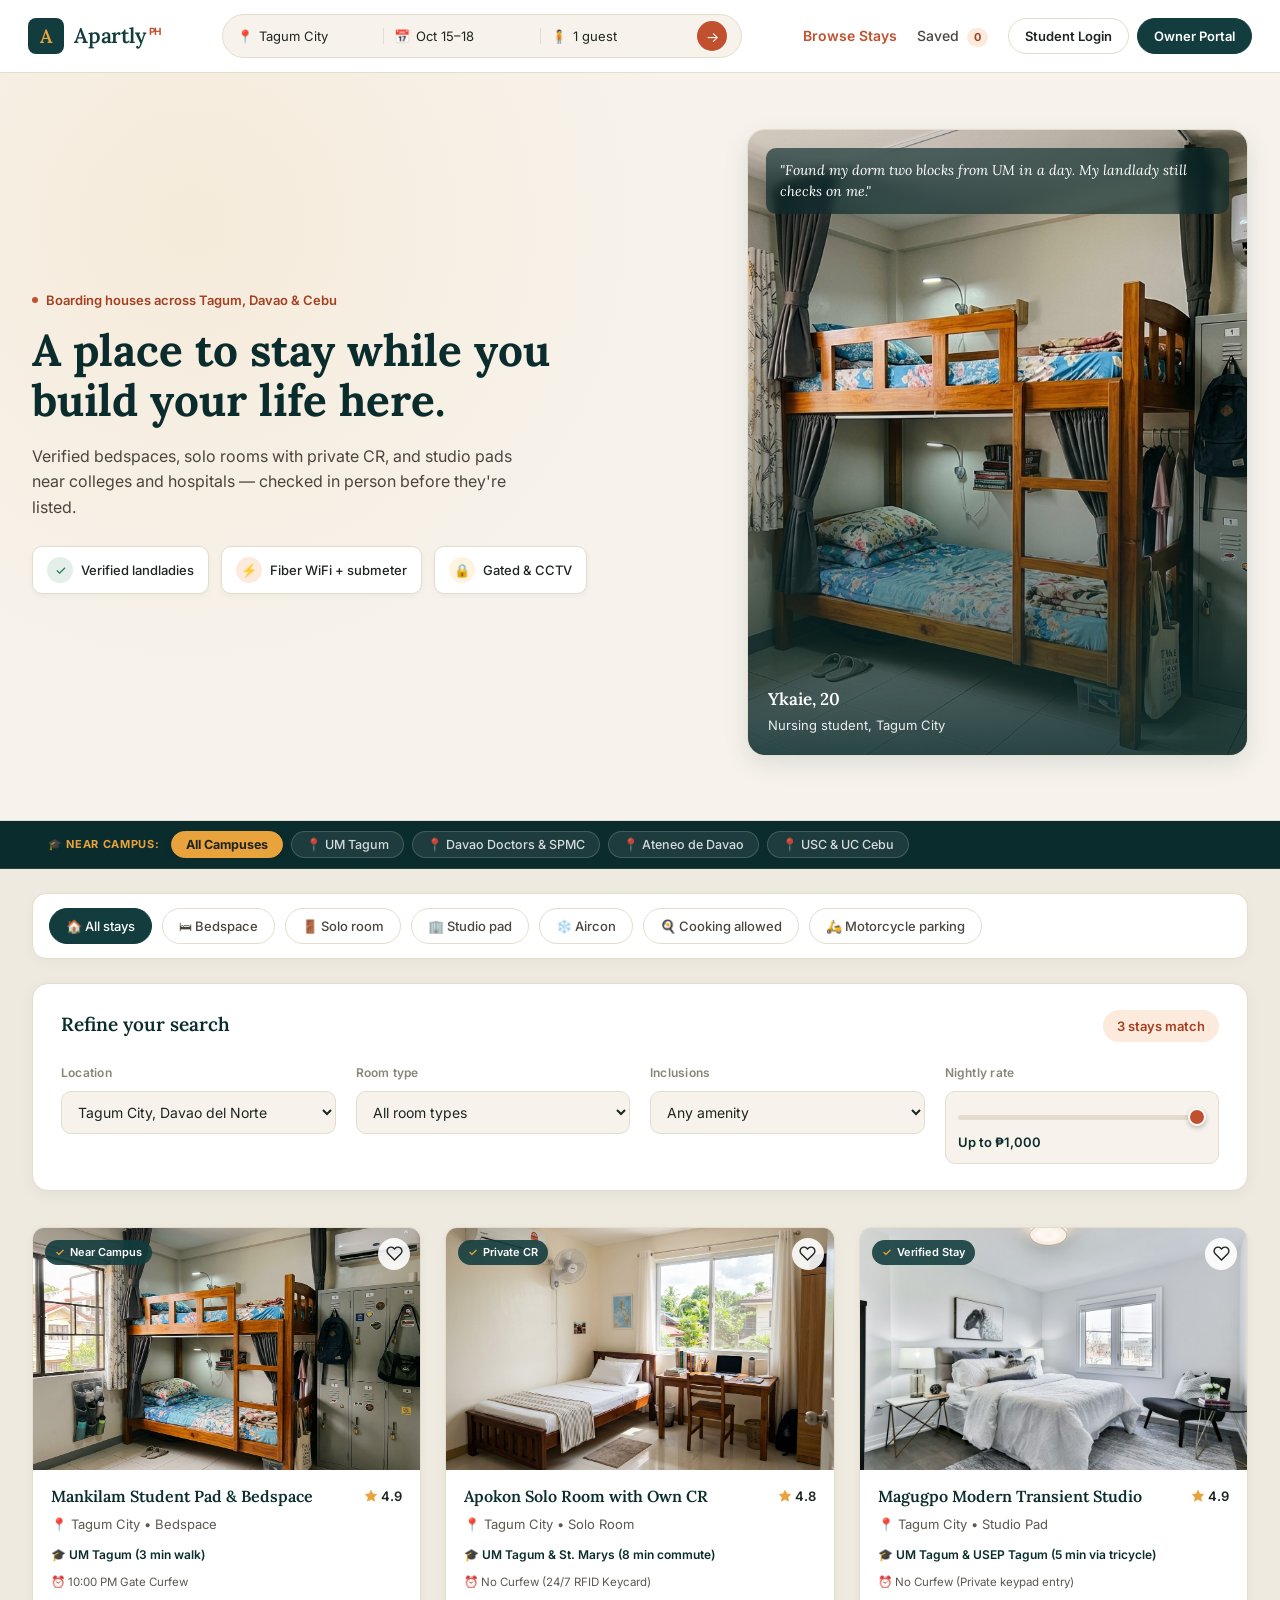
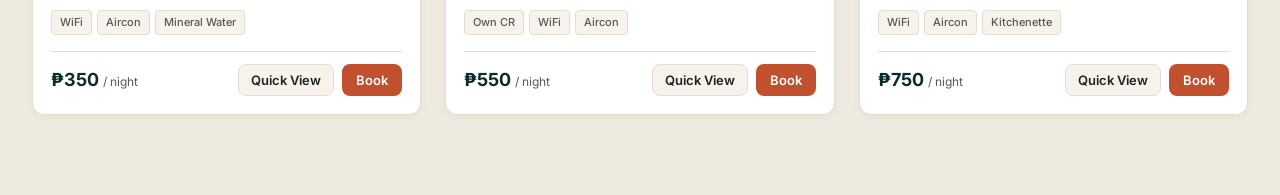
==== commit 6afbdf4e: "feat: complete two-way chat with photo attachments, real user auth, and editorial UI redesign" ====
--- a/index.html
+++ b/index.html
@@ -3,385 +3,295 @@
 <head>
   <meta charset="UTF-8">
   <meta name="viewport" content="width=device-width, initial-scale=1.0">
-  <title>Apartly - Apartment Booking</title>
+  <title>Apartly PH — Boarding Houses, Bedspaces & Transient Rooms in the Philippines</title>
   <link rel="preconnect" href="https://fonts.googleapis.com">
   <link rel="preconnect" href="https://fonts.gstatic.com" crossorigin>
-  <link href="https://fonts.googleapis.com/css2?family=Inter:wght@400;500;600;700;800&display=swap" rel="stylesheet">
+  <link href="https://fonts.googleapis.com/css2?family=Lora:ital,wght@0,400;0,500;0,600;1,400&family=Inter:wght@400;500;600;700&display=swap" rel="stylesheet">
   <link rel="stylesheet" href="styles.css">
   <script src="supabase-config.js" defer></script>
   <script src="backend.js" defer></script>
   <script src="app.js" defer></script>
 </head>
 <body>
-  <header class="topbar">
-    <a class="brand" href="#" aria-label="Apartly home">
-      <span class="brand-mark">
-        <svg viewBox="0 0 24 24" aria-hidden="true">
-          <path d="M3 11.2 12 3l9 8.2v8.1a1.7 1.7 0 0 1-1.7 1.7h-4.1v-6.2H8.8V21H4.7A1.7 1.7 0 0 1 3 19.3v-8.1Z"/>
-        </svg>
-      </span>
-      <span>Apartly</span>
+  <!-- Top Navigation -->
+  <header class="nav">
+    <a class="brand" href="index.html" aria-label="Apartly PH Home">
+      <div class="mark">A</div>
+      <div class="word">Apartly<sup>PH</sup></div>
     </a>
 
-    <form class="search-pill" aria-label="Apartment search">
-      <label class="search-field">
-        <svg viewBox="0 0 24 24" aria-hidden="true">
-          <path d="m21 21-4.35-4.35m2.35-5.65a8 8 0 1 1-16 0 8 8 0 0 1 16 0Z"/>
-        </svg>
-        <input value="Tagum City" aria-label="Location">
-      </label>
-      <label class="search-field">
-        <svg viewBox="0 0 24 24" aria-hidden="true">
-          <path d="M7 3v3m10-3v3M4 9h16M5.5 5.5h13A1.5 1.5 0 0 1 20 7v11.5a1.5 1.5 0 0 1-1.5 1.5h-13A1.5 1.5 0 0 1 4 18.5V7a1.5 1.5 0 0 1 1.5-1.5Z"/>
-        </svg>
-        <input value="15 Oct - 18 Oct" aria-label="Dates">
-      </label>
-      <label class="search-field">
-        <svg viewBox="0 0 24 24" aria-hidden="true">
-          <path d="M20 21a8 8 0 0 0-16 0m12-13a4 4 0 1 1-8 0 4 4 0 0 1 8 0Z"/>
-        </svg>
-        <input value="2 guests" aria-label="Guests">
-      </label>
+    <!-- Pill Search Bar -->
+    <form class="nav-search" id="topSearchForm" aria-label="Quick boarding search">
+      <span class="search-item">
+        <span aria-hidden="true">📍</span>
+        <input type="text" id="topSearchLocation" placeholder="Location" value="Tagum City" aria-label="Location">
+      </span>
+      <div class="div"></div>
+      <span class="search-item">
+        <span aria-hidden="true">📅</span>
+        <input type="text" id="topSearchDates" placeholder="Dates" value="Oct 15–18" aria-label="Dates">
+      </span>
+      <div class="div"></div>
+      <span class="search-item">
+        <span aria-hidden="true">🧍</span>
+        <input type="text" id="topSearchGuests" placeholder="Guests" value="1 guest" aria-label="Guests">
+      </span>
+      <button type="submit" aria-label="Search">→</button>
     </form>
 
-    <div class="topbar-actions">
-      <nav class="topnav" aria-label="Primary">
-        <a href="saved-apartments.html">Saved apartments</a>
-      </nav>
-
+    <!-- Nav Right: Links & Profile -->
+    <div class="nav-right">
+      <div class="nav-links">
+        <a href="index.html" class="active">Browse Stays</a>
+        <a href="saved-apartments.html">
+          Saved
+          <span class="saved-badge" data-saved-count>0</span>
+        </a>
+      </div>
       <div class="account-actions">
-        <button class="icon-button" aria-label="Notifications">
-          <span class="alert-dot"></span>
-          <svg viewBox="0 0 24 24" aria-hidden="true">
-            <path d="M18 8a6 6 0 0 0-12 0c0 7-3 7-3 9h18c0-2-3-2-3-9m-8.3 12a2.6 2.6 0 0 0 4.6 0"/>
-          </svg>
-        </button>
-        <button class="profile-button" aria-label="Profile menu">
-          <img src="https://images.unsplash.com/photo-1494790108377-be9c29b29330?auto=format&fit=crop&w=120&q=80" alt="">
-          <svg viewBox="0 0 24 24" aria-hidden="true">
-            <path d="m6 9 6 6 6-6"/>
-          </svg>
-        </button>
+        <!-- Rendered dynamically by backend.js -->
       </div>
     </div>
   </header>
 
-  <main class="page-shell">
-    <section class="headline">
-      <div>
-        <h1>Modern Tagum Stay - City Center Apartment</h1>
-        <p>Tagum, Davao Region, Philippines</p>
-      </div>
-      <div class="rating">
-        <span>4.8</span>
-        <svg viewBox="0 0 24 24" aria-hidden="true">
-          <path d="m12 3 2.75 5.57 6.15.9-4.45 4.34 1.05 6.12L12 17.04l-5.5 2.89 1.05-6.12L3.1 9.47l6.15-.9L12 3Z"/>
-        </svg>
-        <span>67 Reviews</span>
-      </div>
-    </section>
-
-    <section class="content-grid">
-      <div class="main-content">
-        <section class="gallery" aria-label="Apartment photos">
-          <img class="gallery-main" src="https://images.unsplash.com/photo-1505693416388-ac5ce068fe85?auto=format&fit=crop&w=1100&q=90" alt="Bright apartment living room with city view">
-          <img src="https://images.unsplash.com/photo-1556912172-45b7abe8b7e1?auto=format&fit=crop&w=700&q=90" alt="Modern apartment kitchen">
-          <img src="https://images.unsplash.com/photo-1616594039964-ae9021a400a0?auto=format&fit=crop&w=700&q=90" alt="Calm bedroom with neutral bedding">
-          <img src="https://images.unsplash.com/photo-1620626011761-996317b8d101?auto=format&fit=crop&w=700&q=90" alt="Clean bathroom with glass shower">
-          <img src="https://images.unsplash.com/photo-1512918728675-ed5a9ecdebfd?auto=format&fit=crop&w=700&q=90" alt="Balcony seating with city view">
-        </section>
-
-        <section class="details-grid">
-          <article class="about">
-            <h2>About this space</h2>
-            <p>
-              Modern Tagum Stay is a bright city-center apartment with floor-to-ceiling windows,
-              a private balcony, fast WiFi, and easy access to cafes, malls, and transport.
-            </p>
-            <div class="host-row">
-              <img src="https://images.unsplash.com/photo-1544005313-94ddf0286df2?auto=format&fit=crop&w=120&q=80" alt="">
-              <div>
-                <strong>Sarah</strong>
-                <span>4.9 &middot; 114 reviews</span>
-              </div>
-            </div>
-          </article>
-
-          <article>
-            <h2>What this place offers</h2>
-            <div class="amenities">
-              <span><svg viewBox="0 0 24 24"><path d="M5 13a10 10 0 0 1 14 0M8.5 16.5a5 5 0 0 1 7 0M12 20h.01M2 9a15 15 0 0 1 20 0"/></svg>WiFi</span>
-              <span><svg viewBox="0 0 24 24"><path d="M4 7h16v10H4zM8 21h8M9 11h.01M13 11h.01M17 11h.01"/></svg>AC</span>
-              <span><svg viewBox="0 0 24 24"><path d="M4 13h16M7 13v6m10-6v6M8 5h8l2 8H6l2-8Z"/></svg>Kitchen</span>
-              <span><svg viewBox="0 0 24 24"><path d="M5 12h14v7H5zM8 12V8a4 4 0 0 1 8 0v4"/></svg>Pool</span>
-              <span><svg viewBox="0 0 24 24"><path d="M4 5h16v12H4zM9 21h6"/></svg>TV</span>
-              <span><svg viewBox="0 0 24 24"><path d="M8 21V4h6a4 4 0 0 1 0 8H8"/></svg>Parking</span>
-            </div>
-
-            <h2 class="sleep-title">Where you'll sleep</h2>
-            <ul class="sleep-list">
-              <li>1 Queen bed</li>
-              <li>1 Sofa bed</li>
-            </ul>
-          </article>
-
-          <article>
-            <h2>Reviews</h2>
-            <div class="review-card">
-              <div>
-                <strong>John Doe</strong>
-                <p>Great stay!</p>
-              </div>
-              <span>5 &#9733;</span>
-            </div>
-          </article>
-        </section>
-      </div>
-
-      <aside class="booking-panel" aria-label="Reservation summary">
-        <div class="price"><strong>$85</strong><span>/ night</span></div>
-        <div class="booking-fields" style="grid-template-columns: 1fr 1fr; gap: 8px;">
-          <label>
-            <span>Check-in</span>
-            <input type="date" id="checkinDate" value="2026-10-15" style="padding: 0 8px;">
-          </label>
-          <label>
-            <span>Check-out</span>
-            <input type="date" id="checkoutDate" value="2026-10-18" style="padding: 0 8px;">
-          </label>
-        </div>
-        <div style="margin-top: 12px; margin-bottom: 12px;">
-          <label style="display: flex; flex-direction: column; gap: 8px;">
-            <span style="font-weight: 700; font-size: 13px;">Guests</span>
-            <select id="guestCount" style="width: 100%; height: 40px; border: 1px solid var(--line); border-radius: 7px; padding: 0 12px; background: #fff;">
-              <option value="1">1 guest</option>
-              <option value="2" selected>2 guests</option>
-              <option value="3">3 guests</option>
-              <option value="4">4 guests</option>
-            </select>
-          </label>
-        </div>
-        <a class="reserve-button" href="checkout.html">Reserve</a>
-        <a class="secondary-button" href="saved-apartments.html">View saved apartments</a>
-        <dl class="price-lines">
-          <div><dt>$85 x 3 nights</dt><dd>$255</dd></div>
-          <div><dt>Cleaning fee</dt><dd>$35</dd></div>
-          <div><dt>Service fee</dt><dd>$20</dd></div>
-          <div class="total"><dt>Total (USD)</dt><dd>$310</dd></div>
-        </dl>
-        <p class="policy">Free cancellation for 48 hours. See more.</p>
-      </aside>
-
-      <section class="map-card" aria-label="Map preview showing Tagum">
-        <div class="map-river"></div>
-        <div class="map-road road-one"></div>
-        <div class="map-road road-two"></div>
-        <div class="map-road road-three"></div>
-        <span>Tagum</span>
-      </section>
-    </section>
-
-    <section class="listing-section" aria-labelledby="listingHeading">
-      <div class="listing-header">
-        <div>
-          <p class="section-kicker">Featured apartments</p>
-          <h2 id="listingHeading">Search and filter live listings</h2>
-          <p>Use the controls to narrow apartments by location, room type, price, amenities, and rating.</p>
-        </div>
-        <div class="listing-summary">
-          <strong><span data-listing-count>6</span> results</strong>
-          <span>Updated instantly as you filter</span>
-        </div>
-      </div>
-
-      <form class="listing-filters" id="listingFilters">
-        <label>
-          <span>Location</span>
-          <select name="location">
-            <option value="all">All locations</option>
-            <option value="Tagum City">Tagum City</option>
+  <!-- Hero Section -->
+  <section class="hero">
+    <div class="hero-copy">
+      <div class="eyebrow"><span class="dot"></span> Boarding houses across Tagum, Davao &amp; Cebu</div>
+      <h1>A place to stay while you build your life here.</h1>
+      <p>Verified bedspaces, solo rooms with private CR, and studio pads near colleges and hospitals — checked in person before they're listed.</p>
+      <div class="badges">
+        <div class="badge"><span class="ic">✓</span> Verified landladies</div>
+        <div class="badge"><span class="ic">⚡</span> Fiber WiFi + submeter</div>
+        <div class="badge"><span class="ic">🔒</span> Gated &amp; CCTV</div>
+      </div>
+    </div>
+
+    <!-- Hero Photo Card with Authentic Boarding House Photo -->
+    <div class="hero-photo" style="background-image: url('assets/properties/ph_bunk_dorm.jpg');">
+      <div class="quote">"Found my dorm two blocks from UM in a day. My landlady still checks on me."</div>
+      <div class="caption">
+        <div class="name">Ykaie, 20</div>
+        <div class="role">Nursing student, Tagum City</div>
+      </div>
+    </div>
+  </section>
+
+  <!-- University Campus Proximity Pills Bar -->
+  <div class="campus-bar-wrap">
+    <div class="campus-bar">
+      <span class="campus-label">
+        🎓 Near Campus:
+      </span>
+      <button type="button" class="campus-pill is-active" data-campus="all">All Campuses</button>
+      <button type="button" class="campus-pill" data-campus="UM Tagum">📍 UM Tagum</button>
+      <button type="button" class="campus-pill" data-campus="Davao Doctors">📍 Davao Doctors &amp; SPMC</button>
+      <button type="button" class="campus-pill" data-campus="Ateneo">📍 Ateneo de Davao</button>
+      <button type="button" class="campus-pill" data-campus="USC">📍 USC &amp; UC Cebu</button>
+    </div>
+  </div>
+
+  <!-- Category Filter Pills Bar -->
+  <div class="filterbar-wrap">
+    <div class="filterbar" id="categoryBar">
+      <button type="button" class="pill active" data-category="all">🏠 All stays</button>
+      <button type="button" class="pill" data-category="Bedspace">🛏 Bedspace</button>
+      <button type="button" class="pill" data-category="Solo Room">🚪 Solo room</button>
+      <button type="button" class="pill" data-category="Studio Pad">🏢 Studio pad</button>
+      <button type="button" class="pill" data-amenity="Aircon">❄️ Aircon</button>
+      <button type="button" class="pill" data-amenity="Kitchen">🍳 Cooking allowed</button>
+      <button type="button" class="pill" data-amenity="Motor Parking">🛵 Motorcycle parking</button>
+    </div>
+  </div>
+
+  <!-- Refine Your Search Panel -->
+  <div class="panel-wrap">
+    <div class="panel">
+      <div class="panel-head">
+        <h3>Refine your search</h3>
+        <div class="count"><span data-listing-count>6</span> stays match</div>
+      </div>
+
+      <form class="fields" id="listingFilters">
+        <div class="field">
+          <label for="filterLocation">Location</label>
+          <select name="location" id="filterLocation">
+            <option value="all">All Philippine Cities</option>
+            <option value="Tagum City" selected>Tagum City, Davao del Norte</option>
             <option value="Davao City">Davao City</option>
-            <option value="General Santos">General Santos</option>
             <option value="Cebu City">Cebu City</option>
           </select>
-        </label>
-        <label>
-          <span>Room type</span>
-          <select name="roomType">
-            <option value="all">Any type</option>
-            <option value="Studio">Studio</option>
-            <option value="1 Bedroom">1 Bedroom</option>
-            <option value="2 Bedroom">2 Bedroom</option>
-            <option value="Loft">Loft</option>
+        </div>
+
+        <div class="field">
+          <label for="filterRoomType">Room type</label>
+          <select name="roomType" id="filterRoomType">
+            <option value="all">All room types</option>
+            <option value="Bedspace">Bedspace (Shared / Bunk)</option>
+            <option value="Solo Room">Solo Room (Own CR)</option>
+            <option value="Studio Pad">Transient Studio Pad</option>
+            <option value="1 Bedroom">1 Bedroom Apartment Pad</option>
+            <option value="Capsule Pod">Capsule Pod</option>
           </select>
-        </label>
-        <label>
-          <span>Amenities</span>
-          <select name="amenity">
+        </div>
+
+        <div class="field">
+          <label for="filterAmenity">Inclusions</label>
+          <select name="amenity" id="filterAmenity">
             <option value="all">Any amenity</option>
-            <option value="WiFi">WiFi</option>
-            <option value="Pool">Pool</option>
-            <option value="Balcony">Balcony</option>
-            <option value="Kitchen">Kitchen</option>
-            <option value="Parking">Parking</option>
+            <option value="WiFi">Fiber WiFi</option>
+            <option value="Aircon">Air Conditioning</option>
+            <option value="Own CR">Private CR (Comfort Room)</option>
+            <option value="Mineral Water">Free Mineral Water</option>
+            <option value="CCTV">24/7 CCTV Security</option>
+            <option value="Locker">Individual Locker</option>
+            <option value="Kitchen">Cooking Allowed</option>
+            <option value="Motor Parking">Motorcycle Parking</option>
           </select>
-        </label>
-        <label>
-          <span>Minimum rating</span>
-          <select name="rating">
-            <option value="0">Any rating</option>
-            <option value="4">4.0+</option>
-            <option value="4.5">4.5+</option>
-            <option value="4.8">4.8+</option>
-          </select>
-        </label>
-        <label class="range-field">
-          <span>Price max</span>
-          <input name="price" type="range" min="60" max="150" value="150">
-          <strong data-price-value>$150 max</strong>
-        </label>
+        </div>
+
+        <div class="field">
+          <label for="filterPrice">Nightly rate</label>
+          <div class="price-box">
+            <input type="range" name="price" id="filterPrice" min="300" max="1000" step="50" value="1000">
+            <div class="price-val" data-price-value>Up to ₱1,000</div>
+          </div>
+        </div>
       </form>
-
-      <div class="listing-grid" aria-live="polite">
-        <article class="listing-card" data-listing-card data-location="Tagum City" data-room-type="1 Bedroom" data-amenities="WiFi,Balcony,Kitchen" data-rating="4.8" data-price="85">
-          <img src="https://images.unsplash.com/photo-1505693416388-ac5ce068fe85?auto=format&fit=crop&w=1100&q=90" alt="Bright apartment living room with city view">
-          <div class="listing-card-body">
-            <div class="listing-card-top">
-              <div>
-                <h3>Modern Tagum Stay</h3>
-                <p>Tagum City</p>
-              </div>
-              <strong>$85</strong>
-            </div>
-            <div class="listing-meta">
-              <span>1 Bedroom</span>
-              <span>4.8 rating</span>
-            </div>
-            <div class="listing-tags">
-              <span>WiFi</span>
-              <span>Balcony</span>
-              <span>Kitchen</span>
-            </div>
-            <a class="listing-button" href="index.html">View details</a>
-          </div>
-        </article>
-
-        <article class="listing-card" data-listing-card data-location="Davao City" data-room-type="Studio" data-amenities="WiFi,Pool,Parking" data-rating="4.7" data-price="72">
-          <img src="https://images.unsplash.com/photo-1502672260266-1c1ef2d93688?auto=format&fit=crop&w=1100&q=90" alt="Modern apartment bedroom with natural light">
-          <div class="listing-card-body">
-            <div class="listing-card-top">
-              <div>
-                <h3>Riverfront Studio</h3>
-                <p>Davao City</p>
-              </div>
-              <strong>$72</strong>
-            </div>
-            <div class="listing-meta">
-              <span>Studio</span>
-              <span>4.7 rating</span>
-            </div>
-            <div class="listing-tags">
-              <span>WiFi</span>
-              <span>Pool</span>
-              <span>Parking</span>
-            </div>
-            <a class="listing-button" href="checkout.html">Book now</a>
-          </div>
-        </article>
-
-        <article class="listing-card" data-listing-card data-location="General Santos" data-room-type="Loft" data-amenities="WiFi,Skyline View,Kitchen" data-rating="4.9" data-price="95">
-          <img src="https://images.unsplash.com/photo-1522708323590-d24dbb6b0267?auto=format&fit=crop&w=1100&q=90" alt="Stylish loft apartment with warm lighting">
-          <div class="listing-card-body">
-            <div class="listing-card-top">
-              <div>
-                <h3>City Lights Loft</h3>
-                <p>General Santos</p>
-              </div>
-              <strong>$95</strong>
-            </div>
-            <div class="listing-meta">
-              <span>Loft</span>
-              <span>4.9 rating</span>
-            </div>
-            <div class="listing-tags">
-              <span>WiFi</span>
-              <span>Kitchen</span>
-              <span>Skyline View</span>
-            </div>
-            <a class="listing-button" href="saved-apartments.html">Save listing</a>
-          </div>
-        </article>
-
-        <article class="listing-card" data-listing-card data-location="Tagum City" data-room-type="2 Bedroom" data-amenities="WiFi,Pool,Kitchen" data-rating="4.6" data-price="120">
-          <img src="https://images.unsplash.com/photo-1505693416388-ac5ce068fe85?auto=format&fit=crop&w=1100&q=90" alt="Contemporary apartment lounge with large windows">
-          <div class="listing-card-body">
-            <div class="listing-card-top">
-              <div>
-                <h3>Sunset Family Flat</h3>
-                <p>Tagum City</p>
-              </div>
-              <strong>$120</strong>
-            </div>
-            <div class="listing-meta">
-              <span>2 Bedroom</span>
-              <span>4.6 rating</span>
-            </div>
-            <div class="listing-tags">
-              <span>WiFi</span>
-              <span>Pool</span>
-              <span>Kitchen</span>
-            </div>
-            <a class="listing-button" href="checkout.html">Reserve</a>
-          </div>
-        </article>
-
-        <article class="listing-card" data-listing-card data-location="Cebu City" data-room-type="Studio" data-amenities="WiFi,Balcony,Parking" data-rating="4.4" data-price="68">
-          <img src="https://images.unsplash.com/photo-1502005097973-6a7082348e28?auto=format&fit=crop&w=1100&q=90" alt="Compact studio apartment with modern design">
-          <div class="listing-card-body">
-            <div class="listing-card-top">
-              <div>
-                <h3>Harbor Studio</h3>
-                <p>Cebu City</p>
-              </div>
-              <strong>$68</strong>
-            </div>
-            <div class="listing-meta">
-              <span>Studio</span>
-              <span>4.4 rating</span>
-            </div>
-            <div class="listing-tags">
-              <span>WiFi</span>
-              <span>Balcony</span>
-              <span>Parking</span>
-            </div>
-            <a class="listing-button" href="index.html">View details</a>
-          </div>
-        </article>
-
-        <article class="listing-card" data-listing-card data-location="Davao City" data-room-type="1 Bedroom" data-amenities="WiFi,Pool,Balcony" data-rating="4.5" data-price="140">
-          <img src="https://images.unsplash.com/photo-1512917774080-9991f1c4c750?auto=format&fit=crop&w=1100&q=90" alt="Luxury apartment interior with designer furniture">
-          <div class="listing-card-body">
-            <div class="listing-card-top">
-              <div>
-                <h3>Executive Haven</h3>
-                <p>Davao City</p>
-              </div>
-              <strong>$140</strong>
-            </div>
-            <div class="listing-meta">
-              <span>1 Bedroom</span>
-              <span>4.5 rating</span>
-            </div>
-            <div class="listing-tags">
-              <span>WiFi</span>
-              <span>Pool</span>
-              <span>Balcony</span>
-            </div>
-            <a class="listing-button" href="checkout.html">Book now</a>
-          </div>
-        </article>
-      </div>
-    </section>
+    </div>
+  </div>
+
+  <!-- Boarding House Listings Catalog -->
+  <main class="catalog-wrap">
+    <div class="listings-grid" id="listingsGrid" aria-live="polite">
+      <!-- Populated dynamically by app.js -->
+    </div>
   </main>
+
+  <!-- Quick-View Property Modal -->
+  <div class="modal-backdrop" id="propertyModalBackdrop" aria-hidden="true">
+    <div class="modal-card" role="dialog" aria-modal="true">
+      <button class="modal-close-btn" id="modalCloseBtn" aria-label="Close details">
+        <svg width="20" height="20" viewBox="0 0 24 24" fill="none" stroke="currentColor" stroke-width="2.5"><path d="M18 6L6 18M6 6l12 12"/></svg>
+      </button>
+
+      <img id="modalImg" class="modal-hero-img" src="assets/properties/ph_bunk_dorm.jpg" alt="Boarding House Room Photo">
+
+      <div class="modal-content">
+        <div class="modal-header-section">
+          <div>
+            <h2 class="modal-title" id="modalTitle">Mankilam Student Pad &amp; Bedspace</h2>
+            <div class="modal-meta-row">
+              <span id="modalLocation">Tagum City, Davao del Norte</span>
+              <span>&bull;</span>
+              <span id="modalRoomType">Bedspace</span>
+              <span>&bull;</span>
+              <strong id="modalRating" style="color: var(--gold);">⭐ 4.9 (42 reviews)</strong>
+            </div>
+            <div id="modalCampusRow" style="margin-top: 6px; font-size: 13px; color: var(--teal-deep); font-weight: 600;">
+              🎓 <span id="modalCampusText">UM Tagum (3 min walk)</span>
+            </div>
+          </div>
+          <div style="text-align: right;">
+            <div style="font-size: 24px; font-weight: 700; color: var(--teal-deep);" id="modalPrice">₱350</div>
+            <span style="font-size: 13px; color: var(--muted);">per night</span>
+          </div>
+        </div>
+
+        <!-- Landlady / Host Card -->
+        <div class="modal-host-card">
+          <img id="modalHostAvatar" src="assets/avatars/ate_maria.jpg" alt="Landlady" class="modal-host-avatar">
+          <div class="modal-host-info">
+            <strong id="modalHostName">Ate Maria (Landlady)</strong>
+            <span id="modalHostBio">Verified Boarding House Operator &bull; 8+ yrs in Tagum City</span>
+          </div>
+        </div>
+
+        <h3 class="modal-section-title">About this Boarding House</h3>
+        <p class="modal-desc" id="modalDesc">
+          Walking distance to University of Mindanao (UM) Tagum Campus. Solid mahogany bunk beds with privacy curtains, student lockers, study nook, 100 Mbps fiber WiFi, and free purified drinking water.
+        </p>
+
+        <h3 class="modal-section-title">Inclusions &amp; Amenities</h3>
+        <div class="modal-amenities-grid" id="modalAmenitiesList">
+          <!-- Injected via JavaScript -->
+        </div>
+
+        <!-- House Rules in Philippine Context -->
+        <div class="modal-rules-box">
+          <h4>House Rules &amp; Compound Guidelines:</h4>
+          <ul>
+            <li><strong>Curfew:</strong> <span id="modalCurfewText">10:00 PM Gate Curfew</span></li>
+            <li><strong>Utilities:</strong> <span id="modalUtilitiesText">Submetered electric (₱15/kWh) · Free purified water</span></li>
+            <li><strong>Security:</strong> Gated compound with CCTV · Visitor sign-in logbook.</li>
+            <li><strong>Requirements:</strong> Valid Student ID / School COR required upon check-in.</li>
+          </ul>
+        </div>
+
+        <!-- Interactive Reservation Box -->
+        <div class="modal-booking-box">
+          <div class="modal-booking-dates">
+            <div class="modal-date-field">
+              <label for="modalCheckin">Move-in / Check-in</label>
+              <input type="date" id="modalCheckin" value="2026-10-15">
+            </div>
+            <div class="modal-date-field">
+              <label for="modalCheckout">Check-out</label>
+              <input type="date" id="modalCheckout" value="2026-10-18">
+            </div>
+          </div>
+
+          <div class="modal-price-calc">
+            <span id="modalNightsBreakdown">₱350 x 3 nights</span>
+            <span id="modalTotalPrice">Total: ₱1,150</span>
+          </div>
+
+          <button type="button" class="modal-reserve-cta" id="modalReserveBtn">Proceed to Reserve Stay</button>
+        </div>
+
+        <!-- Student Inquiry with Landlady Section -->
+        <div class="modal-inquiry-box">
+          <button type="button" class="inquiry-toggle-btn" id="toggleInquiryBtn">
+            <span>💬</span> Inquire / Chat with Landlady Before Booking
+          </button>
+          <div class="inquiry-form-card" id="inquiryFormBox" style="display:none;">
+            <p style="font-size:12px; color:var(--muted); margin:0 0 10px;">
+              Ask questions about curfews, appliances, submeters, or send photo attachments (proof of reservation, ID, etc.) directly to the landlady.
+            </p>
+
+            <div class="chat-messages-feed" id="modalChatFeed" style="max-height: 200px; margin-bottom: 10px; background: var(--white); border: 1px solid var(--line); border-radius: var(--radius-sm); padding: 8px 10px;">
+              <!-- Dynamic Chat Messages rendered here -->
+            </div>
+
+            <div id="modalChatPhotoPreview" class="chat-pending-preview" style="display:none; margin-bottom:8px;">
+              <img id="modalChatPhotoImg" src="" alt="Preview">
+              <span id="modalChatPhotoName">Photo attached</span>
+              <button type="button" class="chat-remove-photo-btn" id="modalChatPhotoRemove" title="Remove attachment">&times;</button>
+            </div>
+
+            <div class="chat-input-bar">
+              <label for="modalChatFileInput" class="chat-attach-btn" title="Attach picture (Room / ID / Payment slip)">
+                📷
+                <input type="file" id="modalChatFileInput" accept="image/*" style="display:none;">
+              </label>
+              <input type="text" id="modalChatTextInput" class="chat-input-field" placeholder="Ask about rules, aircon, or attach proof...">
+              <button type="button" class="chat-send-btn" id="modalChatSendBtn">Send</button>
+            </div>
+
+            <div style="display:none;">
+              <textarea id="modalInquiryText"></textarea>
+              <button type="button" id="sendInquiryBtn"></button>
+              <div id="inquiryChatHistory"></div>
+            </div>
+          </div>
+        </div>
+      </div>
+    </div>
+  </div>
+
+
+
+  <!-- Floating Toast Notifications -->
+  <div class="toast-container" id="toastContainer"></div>
 </body>
 </html>
--- a/styles.css
+++ b/styles.css
@@ -1,2661 +1,2296 @@
+/* ==========================================================================
+   APARTLY PH — Philippine Boarding House & Transient Booking Platform
+   Design System: Warm Editorial · Teal / Paper / Clay Palette
+   Typography: Lora (Serif) + Inter (Sans-serif)
+   ========================================================================== */
+
+@import url('https://fonts.googleapis.com/css2?family=Lora:ital,wght@0,400;0,500;0,600;1,400&family=Inter:wght@400;500;600;700&display=swap');
+
 :root {
-  --text: #08090d;
-  --muted: #5f636d;
-  --line: #dedfe5;
-  --panel: #ffffff;
-  --surface: #f6f7f9;
-  --blue: #075bd8;
-  --blue-dark: #0349b4;
-  --shadow: 0 22px 45px rgba(15, 23, 42, 0.14);
-}
-
-* {
+  /* Primary & Accent Palette */
+  --teal: #123C3D;
+  --teal-deep: #0B2C2D;
+  --paper: #F7F3EC;
+  --clay: #C1502E;
+  --clay-deep: #A43F21;
+  --gold: #E8A33D;
+  --ink: #1F2421;
+  --white: #FFFFFF;
+  --line: #E4DDCE;
+  --muted: #5C5850;
+  --muted-light: #8A8577;
+  --bg-stage: #EFEAE0;
+
+  /* Badges & Accents */
+  --badge-green-bg: #E4EFE9;
+  --badge-green-text: #2E7D5B;
+  --badge-clay-bg: #FCEBDD;
+  --badge-clay-text: #A43F21;
+  --badge-gold-bg: #FEF3DE;
+  --badge-gold-text: #B8781B;
+
+  /* Typography */
+  --font-serif: 'Lora', Georgia, serif;
+  --font-sans: 'Inter', -apple-system, BlinkMacSystemFont, 'Segoe UI', Roboto, sans-serif;
+
+  /* Radii */
+  --radius-sm: 8px;
+  --radius-md: 12px;
+  --radius-lg: 16px;
+  --radius-full: 9999px;
+
+  /* Static, subtle elevation — NO hover bounce */
+  --shadow-card: 0 2px 8px rgba(0, 0, 0, 0.04);
+  --shadow-panel: 0 4px 16px rgba(0, 0, 0, 0.05);
+  --shadow-modal: 0 16px 40px rgba(11, 44, 45, 0.18);
+}
+
+/* ==========================================================================
+   RESET & BASE SETUP
+   ========================================================================== */
+*, *::before, *::after {
   box-sizing: border-box;
+  margin: 0;
+  padding: 0;
 }
 
 body {
   margin: 0;
-  color: var(--text);
-  background: linear-gradient(180deg, #ffffff 0, #f5f6f8 360px, #f7f8fa 100%);
-  font-family: Inter, Arial, sans-serif;
-}
-
-button,
-input,
-select {
-  font: inherit;
-}
-
-svg {
+  background-color: var(--bg-stage);
+  font-family: var(--font-sans);
+  color: var(--ink);
+  line-height: 1.55;
+  -webkit-font-smoothing: antialiased;
+  min-height: 100vh;
+}
+
+img {
+  max-width: 100%;
+  height: auto;
   display: block;
-  fill: none;
-  stroke: currentColor;
-  stroke-linecap: round;
-  stroke-linejoin: round;
-  stroke-width: 1.9;
-}
-
-.topbar {
+}
+
+button, input, select, textarea {
+  font-family: inherit;
+  font-size: inherit;
+}
+
+a {
+  color: inherit;
+  text-decoration: none;
+}
+
+/* Main Container Frame */
+.stage {
+  max-width: 1200px;
+  margin: 0 auto;
+  padding: 24px 20px 80px;
+}
+
+/* ==========================================================================
+   TOPBAR NAVIGATION (White Bar with Wordmark & Search Pill)
+   ========================================================================== */
+.nav {
+  display: flex;
+  align-items: center;
+  justify-content: space-between;
+  gap: 16px;
+  padding: 14px 28px;
+  background: var(--white);
+  border-bottom: 1px solid var(--line);
   position: sticky;
   top: 0;
-  z-index: 10;
-  display: grid;
-  grid-template-columns: 1fr minmax(360px, 520px) 1fr;
-  align-items: center;
-  gap: 24px;
-  height: 72px;
-  padding: 0 clamp(22px, 9vw, 130px);
-  background: rgba(255, 255, 255, 0.94);
-  border-bottom: 1px solid var(--line);
-  backdrop-filter: blur(16px);
-}
-
-.saved-topbar {
-  grid-template-columns: 1fr auto;
+  z-index: 100;
 }
 
 .brand {
-  display: inline-flex;
+  display: flex;
   align-items: center;
   gap: 10px;
-  color: var(--text);
-  font-size: 22px;
-  font-weight: 800;
   text-decoration: none;
-}
-
-.brand-mark {
+  cursor: pointer;
+}
+
+.brand .mark {
+  width: 36px;
+  height: 36px;
+  border-radius: 8px;
+  background: var(--teal);
+  display: flex;
+  align-items: center;
+  justify-content: center;
+  color: var(--gold);
+  font-family: var(--font-serif);
+  font-weight: 600;
+  font-size: 19px;
+  line-height: 1;
+}
+
+.brand .word {
+  font-family: var(--font-serif);
+  font-size: 21px;
+  font-weight: 600;
+  color: var(--teal);
+  letter-spacing: -0.01em;
+}
+
+.brand .word sup {
+  font-family: var(--font-sans);
+  font-size: 10px;
+  font-weight: 700;
+  color: var(--clay);
+  vertical-align: super;
+  margin-left: 3px;
+}
+
+/* Pill Search Bar */
+.nav-search {
+  display: flex;
+  align-items: center;
+  gap: 10px;
+  background: var(--paper);
+  border: 1px solid var(--line);
+  border-radius: 30px;
+  padding: 6px 14px;
+  font-size: 13px;
+  color: #4A463E;
+  max-width: 520px;
+  flex: 1;
+}
+
+.nav-search .search-item {
+  display: flex;
+  align-items: center;
+  gap: 6px;
+  flex: 1;
+  min-width: 0;
+}
+
+.nav-search .search-item input {
+  border: none;
+  background: transparent;
+  outline: none;
+  font-size: 13px;
+  color: var(--ink);
+  width: 100%;
+}
+
+.nav-search .search-item input::placeholder {
+  color: var(--muted-light);
+}
+
+.nav-search .div {
+  width: 1px;
+  height: 16px;
+  background: var(--line);
+  flex-shrink: 0;
+}
+
+.nav-search button {
+  background: var(--clay);
+  border: none;
+  color: var(--white);
   width: 30px;
   height: 30px;
-}
-
-.brand svg {
-  stroke-width: 2.2;
-}
-
-.topnav {
-  display: flex;
+  border-radius: 50%;
+  cursor: pointer;
+  font-size: 14px;
+  display: flex;
+  align-items: center;
   justify-content: center;
-  align-items: center;
-  gap: 18px;
-  flex-wrap: wrap;
-}
-
-.topnav a {
-  color: #3b4150;
+  flex-shrink: 0;
+  transition: background 0.15s ease;
+}
+
+.nav-search button:hover {
+  background: var(--clay-deep);
+}
+
+/* Nav Links & Right Actions */
+.nav-right {
+  display: flex;
+  align-items: center;
+  gap: 20px;
+}
+
+.nav-links {
+  display: flex;
+  align-items: center;
+  gap: 20px;
   font-size: 14px;
+  font-weight: 500;
+  color: #4A463E;
+}
+
+.nav-links a {
+  color: #4A463E;
+  text-decoration: none;
+  transition: color 0.15s ease;
+}
+
+.nav-links a:hover,
+.nav-links a.active {
+  color: var(--clay);
+  font-weight: 600;
+}
+
+.nav-links .saved-badge {
+  display: inline-flex;
+  align-items: center;
+  justify-content: center;
+  background: var(--badge-clay-bg);
+  color: var(--clay-deep);
+  font-size: 11px;
   font-weight: 700;
+  padding: 1px 7px;
+  border-radius: 10px;
+  margin-left: 4px;
+}
+
+/* Account Actions & Dropdown */
+.account-actions {
+  display: flex;
+  align-items: center;
+  gap: 8px;
+}
+
+.auth-btn {
+  font-size: 13px;
+  font-weight: 600;
+  padding: 7px 16px;
+  border-radius: 20px;
+  border: 1px solid var(--line);
+  background: var(--white);
+  color: var(--ink);
+  cursor: pointer;
   text-decoration: none;
-}
-
-.topnav a:hover {
-  color: var(--blue);
-}
-
-.search-pill {
-  display: grid;
-  grid-template-columns: 1.1fr 1fr 0.72fr;
-  height: 46px;
-  overflow: hidden;
-  background: var(--panel);
-  border: 1px solid var(--line);
-  border-radius: 9px;
-}
-
-.search-field {
-  display: flex;
-  align-items: center;
-  gap: 10px;
-  min-width: 0;
-  padding: 0 14px;
-}
-
-.search-field + .search-field {
-  border-left: 1px solid var(--line);
-}
-
-.search-field svg {
-  width: 18px;
-  color: #69707c;
-}
-
-.search-field input {
-  width: 100%;
-  min-width: 0;
-  border: 0;
-  outline: 0;
-  background: transparent;
-  color: var(--text);
-}
-
-.account-actions {
-  display: flex;
-  justify-content: flex-end;
-  align-items: center;
-  gap: 16px;
-}
-
-.topbar-actions {
-  display: flex;
-  justify-content: flex-end;
-  align-items: center;
-  gap: 16px;
-}
-
-.icon-button,
-.profile-button {
+  transition: background 0.15s ease;
+}
+
+.auth-btn:hover {
+  background: var(--paper);
+}
+
+.auth-btn.primary {
+  background: var(--clay);
+  border-color: var(--clay);
+  color: var(--white);
+}
+
+.auth-btn.primary:hover {
+  background: var(--clay-deep);
+}
+
+.profile-dropdown {
   position: relative;
-  display: inline-flex;
-  align-items: center;
-  justify-content: center;
-  border: 0;
-  background: transparent;
-  color: #5b6170;
-  cursor: pointer;
-}
-
-.icon-button svg {
-  width: 23px;
-}
-
-.alert-dot {
-  position: absolute;
-  top: 6px;
-  right: 8px;
-  width: 8px;
-  height: 8px;
-  background: #e83e5a;
-  border: 2px solid #fff;
-  border-radius: 50%;
-}
-
-.profile-button {
-  gap: 6px;
-}
-
-.profile-button img {
-  width: 34px;
-  height: 34px;
+}
+
+.profile-dropdown-trigger {
+  display: flex;
+  align-items: center;
+  gap: 8px;
+  padding: 4px 12px 4px 4px;
+  border-radius: 24px;
+  border: 1px solid var(--line);
+  background: var(--white);
+  cursor: pointer;
+  font-size: 13px;
+  font-weight: 500;
+  color: var(--ink);
+}
+
+.profile-dropdown-trigger img {
+  width: 28px;
+  height: 28px;
   border-radius: 50%;
   object-fit: cover;
 }
 
-.profile-button svg {
-  width: 15px;
-}
-
-.page-shell {
-  width: min(1148px, calc(100% - 38px));
-  margin: 24px auto 48px;
-}
-
-.headline {
-  display: flex;
-  align-items: end;
+.profile-dropdown-menu {
+  position: absolute;
+  top: calc(100% + 8px);
+  right: 0;
+  width: 200px;
+  background: var(--white);
+  border: 1px solid var(--line);
+  border-radius: var(--radius-md);
+  box-shadow: var(--shadow-panel);
+  padding: 6px;
+  display: none;
+  z-index: 200;
+}
+
+.profile-dropdown-menu.show {
+  display: block;
+}
+
+.profile-dropdown-menu a {
+  display: block;
+  padding: 8px 12px;
+  font-size: 13px;
+  color: var(--ink);
+  border-radius: var(--radius-sm);
+  text-decoration: none;
+}
+
+.profile-dropdown-menu a:hover {
+  background: var(--paper);
+}
+
+/* ==========================================================================
+   HERO SECTION (Split Grid: Copy + Real Photo Card)
+   ========================================================================== */
+.hero {
+  display: grid;
+  grid-template-columns: 1.15fr 0.85fr;
+  align-items: center;
+  padding: 56px 32px 64px;
+  gap: 36px;
+  background:
+    radial-gradient(circle at 15% 20%, rgba(232, 163, 61, 0.10), transparent 40%),
+    var(--paper);
+  border-bottom: 1px solid var(--line);
+}
+
+.hero-copy .eyebrow {
+  font-size: 13px;
+  color: var(--clay-deep);
+  font-weight: 600;
+  margin-bottom: 14px;
+  display: flex;
+  align-items: center;
+  gap: 8px;
+}
+
+.hero-copy .eyebrow .dot {
+  width: 6px;
+  height: 6px;
+  border-radius: 50%;
+  background: var(--clay);
+}
+
+.hero-copy h1 {
+  font-family: var(--font-serif);
+  font-size: clamp(32px, 4vw, 44px);
+  line-height: 1.15;
+  margin: 0 0 18px;
+  color: var(--teal-deep);
+  max-width: 520px;
+}
+
+.hero-copy p {
+  font-size: 16px;
+  line-height: 1.6;
+  color: #4A463E;
+  max-width: 480px;
+  margin: 0 0 26px;
+}
+
+.badges {
+  display: flex;
+  gap: 12px;
+  flex-wrap: wrap;
+}
+
+.badge {
+  display: flex;
+  align-items: center;
+  gap: 8px;
+  background: var(--white);
+  border: 1px solid var(--line);
+  border-radius: 10px;
+  padding: 10px 14px;
+  font-size: 13px;
+  font-weight: 500;
+  box-shadow: 0 2px 6px rgba(0, 0, 0, 0.04);
+}
+
+.badge .ic {
+  width: 26px;
+  height: 26px;
+  border-radius: 50%;
+  display: flex;
+  align-items: center;
+  justify-content: center;
+  font-size: 13px;
+}
+
+.badge:nth-child(1) .ic { background: var(--badge-green-bg); color: var(--badge-green-text); }
+.badge:nth-child(2) .ic { background: var(--badge-clay-bg); color: var(--clay); }
+.badge:nth-child(3) .ic { background: var(--badge-gold-bg); color: var(--gold); }
+
+/* Hero Photo Card */
+.hero-photo {
+  position: relative;
+  border-radius: 18px;
+  overflow: hidden;
+  aspect-ratio: 4 / 5;
+  background-size: cover;
+  background-position: center;
+  border: 1px solid var(--line);
+  box-shadow: 0 8px 24px rgba(18, 60, 61, 0.12);
+}
+
+.hero-photo::after {
+  content: "";
+  position: absolute;
+  inset: 0;
+  background: linear-gradient(180deg, rgba(11, 44, 45, 0) 40%, rgba(11, 44, 45, 0.85) 100%);
+  pointer-events: none;
+}
+
+.hero-photo .quote {
+  position: absolute;
+  top: 18px;
+  left: 18px;
+  right: 18px;
+  font-family: var(--font-serif);
+  font-style: italic;
+  font-size: 14px;
+  line-height: 1.5;
+  color: #fff;
+  background: rgba(11, 44, 45, 0.65);
+  padding: 12px 14px;
+  border-radius: 10px;
+  backdrop-filter: blur(4px);
+  z-index: 2;
+}
+
+.hero-photo .caption {
+  position: absolute;
+  bottom: 0;
+  left: 0;
+  right: 0;
+  padding: 20px;
+  color: #fff;
+  z-index: 2;
+}
+
+.hero-photo .caption .name {
+  font-family: var(--font-serif);
+  font-size: 17px;
+  font-weight: 600;
+  margin-bottom: 2px;
+}
+
+.hero-photo .caption .role {
+  font-size: 13px;
+  opacity: 0.9;
+}
+
+/* ==========================================================================
+   CATEGORY FILTER PILLS (Compact Horizontal Row)
+   ========================================================================== */
+.filterbar-wrap {
+  padding: 0 32px;
+  margin-top: 24px;
+}
+
+.filterbar {
+  display: flex;
+  gap: 10px;
+  padding: 14px 16px;
+  background: var(--white);
+  border-radius: 14px;
+  border: 1px solid var(--line);
+  box-shadow: 0 4px 12px rgba(0, 0, 0, 0.03);
+  overflow-x: auto;
+  scrollbar-width: none;
+}
+
+.filterbar::-webkit-scrollbar {
+  display: none;
+}
+
+.pill {
+  display: inline-flex;
+  align-items: center;
+  gap: 8px;
+  padding: 9px 16px;
+  border-radius: 24px;
+  font-size: 13px;
+  font-weight: 500;
+  white-space: nowrap;
+  border: 1px solid var(--line);
+  color: #4A463E;
+  background: var(--white);
+  cursor: pointer;
+  user-select: none;
+  /* Static, no hover bounce */
+}
+
+.pill:hover {
+  border-color: var(--ink);
+  color: var(--ink);
+}
+
+.pill.active {
+  background: var(--teal);
+  border-color: var(--teal);
+  color: #fff;
+}
+
+/* ==========================================================================
+   REFINE SEARCH PANEL (Soft Paper-Colored Inputs)
+   ========================================================================== */
+.panel-wrap {
+  padding: 24px 32px 36px;
+}
+
+.panel {
+  background: var(--white);
+  border-radius: 16px;
+  padding: 26px 28px;
+  border: 1px solid var(--line);
+  box-shadow: var(--shadow-panel);
+}
+
+.panel-head {
+  display: flex;
   justify-content: space-between;
+  align-items: baseline;
+  margin-bottom: 22px;
+}
+
+.panel-head h3 {
+  font-family: var(--font-serif);
+  font-size: 19px;
+  margin: 0;
+  color: var(--teal-deep);
+  font-weight: 600;
+}
+
+.panel-head .count {
+  font-size: 13px;
+  font-weight: 600;
+  color: var(--clay-deep);
+  background: var(--badge-clay-bg);
+  padding: 6px 14px;
+  border-radius: 20px;
+}
+
+.fields {
+  display: grid;
+  grid-template-columns: repeat(4, 1fr);
+  gap: 20px;
+}
+
+.field label {
+  display: block;
+  font-size: 12px;
+  font-weight: 600;
+  color: var(--muted-light);
+  margin-bottom: 8px;
+  letter-spacing: 0.02em;
+}
+
+.field select {
+  width: 100%;
+  padding: 11px 12px;
+  border: 1px solid var(--line);
+  border-radius: 10px;
+  font-size: 14px;
+  font-family: var(--font-sans);
+  color: var(--ink);
+  background: var(--paper);
+  outline: none;
+}
+
+.field select:focus {
+  border-color: var(--teal);
+}
+
+.price-box {
+  width: 100%;
+  padding: 10px 12px;
+  border: 1px solid var(--line);
+  border-radius: 10px;
+  background: var(--paper);
+}
+
+.price-box input[type="range"] {
+  width: 100%;
+  height: 5px;
+  border-radius: 3px;
+  background: var(--line);
+  outline: none;
+  -webkit-appearance: none;
+  appearance: none;
+  cursor: pointer;
+}
+
+.price-box input[type="range"]::-webkit-slider-thumb {
+  -webkit-appearance: none;
+  appearance: none;
+  width: 18px;
+  height: 18px;
+  border-radius: 50%;
+  background: var(--clay);
+  border: 2px solid var(--white);
+  box-shadow: 0 2px 5px rgba(0, 0, 0, 0.25);
+  cursor: pointer;
+  transition: transform 0.15s ease;
+}
+
+.price-box input[type="range"]::-webkit-slider-thumb:hover {
+  transform: scale(1.15);
+}
+
+.price-val {
+  font-size: 13px;
+  font-weight: 600;
+  margin-top: 6px;
+  color: var(--teal-deep);
+}
+
+/* ==========================================================================
+   LISTINGS GRID & CARDS (Clean, Authentic, No Hover-Lift)
+   ========================================================================== */
+.catalog-wrap {
+  padding: 0 32px 80px;
+}
+
+.listings-grid {
+  display: grid;
+  grid-template-columns: repeat(auto-fill, minmax(320px, 1fr));
   gap: 24px;
-  margin-bottom: 20px;
-}
-
-.headline h1 {
-  margin: 0 0 4px;
-  font-size: clamp(26px, 3vw, 31px);
-  line-height: 1.15;
-  letter-spacing: 0;
-}
-
-.headline p {
-  margin: 0;
-  color: #242832;
-}
-
-.rating {
-  display: inline-flex;
-  align-items: center;
-  gap: 5px;
-  min-width: max-content;
-  color: #565b66;
-}
-
-.rating span:first-child {
-  color: var(--text);
-  font-weight: 600;
-}
-
-.rating svg {
-  width: 17px;
-  fill: #f3a31b;
-  stroke: #f3a31b;
-}
-
-.content-grid {
-  display: grid;
-  grid-template-columns: minmax(0, 1fr) 278px;
-  gap: 20px;
-  align-items: start;
-}
-
-.main-content {
-  min-width: 0;
-}
-
-.gallery {
-  display: grid;
-  grid-template-columns: 1.9fr 0.95fr 0.95fr;
-  grid-template-rows: repeat(2, 188px);
-  gap: 8px;
-}
-
-.gallery img {
+}
+
+.listing-card {
+  display: flex;
+  flex-direction: column;
+  background: var(--white);
+  border: 1px solid var(--line);
+  border-radius: var(--radius-md);
+  overflow: hidden;
+  box-shadow: var(--shadow-card);
+  /* Static, no hover translateY */
+}
+
+.listing-media {
+  position: relative;
+  aspect-ratio: 16 / 10;
+  overflow: hidden;
+  background: var(--paper);
+}
+
+.listing-img {
   width: 100%;
   height: 100%;
   object-fit: cover;
-  background: #dde1e6;
-}
-
-.gallery-main {
-  grid-row: span 2;
-  border-radius: 8px 0 0 8px;
-}
-
-.gallery img:nth-child(3) {
-  border-radius: 0 8px 0 0;
-}
-
-.gallery img:nth-child(5) {
-  border-radius: 0 0 8px 0;
-}
-
-.details-grid {
-  display: grid;
-  grid-template-columns: 1.15fr 0.95fr 0.72fr;
-  gap: 36px;
-  margin-top: 28px;
-}
-
-h2 {
-  margin: 0 0 10px;
-  font-size: 20px;
-  line-height: 1.2;
-  letter-spacing: 0;
-}
-
-.about p {
+}
+
+.listing-pill-badge {
+  position: absolute;
+  top: 12px;
+  left: 12px;
+  display: inline-flex;
+  align-items: center;
+  gap: 5px;
+  padding: 4px 10px;
+  font-size: 11px;
+  font-weight: 600;
+  background: rgba(18, 60, 61, 0.88);
+  color: var(--white);
+  border-radius: var(--radius-full);
+}
+
+.listing-save-btn {
+  position: absolute;
+  top: 10px;
+  right: 10px;
+  width: 32px;
+  height: 32px;
+  border-radius: 50%;
+  border: none;
+  background: rgba(255, 255, 255, 0.9);
+  cursor: pointer;
+  display: flex;
+  align-items: center;
+  justify-content: center;
+}
+
+.listing-save-btn svg {
+  width: 17px;
+  height: 17px;
+  fill: none;
+  stroke: var(--ink);
+  stroke-width: 2;
+}
+
+.listing-save-btn.is-saved svg {
+  fill: var(--clay);
+  stroke: var(--clay);
+}
+
+.listing-body {
+  padding: 16px 18px 18px;
+  display: flex;
+  flex-direction: column;
+  gap: 8px;
+  flex: 1;
+}
+
+.listing-header-row {
+  display: flex;
+  justify-content: space-between;
+  align-items: flex-start;
+  gap: 8px;
+}
+
+.listing-title {
+  font-family: var(--font-serif);
+  font-size: 16px;
+  font-weight: 600;
+  line-height: 1.3;
+  color: var(--teal-deep);
   margin: 0;
-  max-width: 350px;
-  line-height: 1.25;
-}
-
-.host-row {
-  display: flex;
-  align-items: center;
-  gap: 10px;
-  margin-top: 24px;
-}
-
-.host-row img {
-  width: 36px;
-  height: 36px;
+}
+
+.listing-rating {
+  display: flex;
+  align-items: center;
+  gap: 3px;
+  font-size: 13px;
+  font-weight: 600;
+  color: var(--ink);
+  flex-shrink: 0;
+}
+
+.listing-rating svg {
+  width: 14px;
+  height: 14px;
+  fill: var(--gold);
+  stroke: var(--gold);
+}
+
+.listing-location-sub {
+  font-size: 13px;
+  color: var(--muted);
+  display: flex;
+  align-items: center;
+  gap: 4px;
+}
+
+.listing-tags-row {
+  display: flex;
+  flex-wrap: wrap;
+  gap: 5px;
+  margin: 4px 0 8px;
+}
+
+.listing-tag {
+  font-size: 11px;
+  font-weight: 500;
+  padding: 3px 8px;
+  border-radius: 4px;
+  background: var(--paper);
+  color: var(--muted);
+  border: 1px solid var(--line);
+}
+
+.listing-footer-row {
+  display: flex;
+  justify-content: space-between;
+  align-items: center;
+  margin-top: auto;
+  padding-top: 12px;
+  border-top: 1px solid var(--line);
+}
+
+.listing-price-block {
+  display: flex;
+  align-items: baseline;
+  gap: 4px;
+}
+
+.listing-price-main {
+  font-size: 18px;
+  font-weight: 700;
+  color: var(--teal-deep);
+}
+
+.listing-price-sub {
+  font-size: 12px;
+  color: var(--muted);
+}
+
+.listing-actions-wrap {
+  display: flex;
+  gap: 8px;
+}
+
+.listing-btn-view {
+  padding: 7px 12px;
+  font-size: 13px;
+  font-weight: 600;
+  border-radius: var(--radius-sm);
+  border: 1px solid var(--line);
+  background: var(--paper);
+  color: var(--ink);
+  cursor: pointer;
+}
+
+.listing-btn-view:hover {
+  background: #EFE9DE;
+}
+
+.listing-btn-book {
+  padding: 7px 14px;
+  font-size: 13px;
+  font-weight: 600;
+  border-radius: var(--radius-sm);
+  border: none;
+  background: var(--clay);
+  color: var(--white);
+  cursor: pointer;
+  transition: background 0.15s ease;
+}
+
+.listing-btn-book:hover {
+  background: var(--clay-deep);
+}
+
+/* Empty State */
+.empty-state {
+  grid-column: 1 / -1;
+  text-align: center;
+  padding: 60px 20px;
+  background: var(--white);
+  border: 1px dashed var(--line);
+  border-radius: var(--radius-lg);
+}
+
+.empty-state h3 {
+  font-family: var(--font-serif);
+  font-size: 18px;
+  margin-bottom: 6px;
+  color: var(--teal-deep);
+}
+
+.empty-state p {
+  font-size: 14px;
+  color: var(--muted);
+}
+
+/* ==========================================================================
+   QUICK VIEW MODAL (Calm, Warm Editorial Dialog)
+   ========================================================================== */
+.modal-backdrop {
+  position: fixed;
+  inset: 0;
+  z-index: 500;
+  display: flex;
+  align-items: center;
+  justify-content: center;
+  background: rgba(11, 44, 45, 0.6);
+  opacity: 0;
+  pointer-events: none;
+  transition: opacity 0.2s ease;
+}
+
+.modal-backdrop.is-active {
+  opacity: 1;
+  pointer-events: auto;
+}
+
+.modal-card {
+  position: relative;
+  width: 92%;
+  max-width: 640px;
+  max-height: 90vh;
+  overflow-y: auto;
+  background: var(--white);
+  border-radius: var(--radius-lg);
+  box-shadow: var(--shadow-modal);
+  border: 1px solid var(--line);
+}
+
+.modal-close-btn {
+  position: absolute;
+  top: 14px;
+  right: 14px;
+  z-index: 10;
+  width: 32px;
+  height: 32px;
+  border-radius: 50%;
+  border: none;
+  background: rgba(255, 255, 255, 0.9);
+  cursor: pointer;
+  display: flex;
+  align-items: center;
+  justify-content: center;
+}
+
+.modal-close-btn svg {
+  stroke: var(--ink);
+}
+
+.modal-hero-img {
+  width: 100%;
+  aspect-ratio: 16 / 9;
+  object-fit: cover;
+}
+
+.modal-content {
+  padding: 24px 28px;
+}
+
+.modal-header-section {
+  display: flex;
+  justify-content: space-between;
+  align-items: flex-start;
+  gap: 16px;
+  margin-bottom: 18px;
+}
+
+.modal-title {
+  font-family: var(--font-serif);
+  font-size: 21px;
+  font-weight: 600;
+  color: var(--teal-deep);
+  margin: 0 0 4px;
+}
+
+.modal-meta-row {
+  display: flex;
+  align-items: center;
+  gap: 8px;
+  font-size: 13px;
+  color: var(--muted);
+}
+
+.modal-host-card {
+  display: flex;
+  align-items: center;
+  gap: 12px;
+  padding: 12px 16px;
+  background: var(--paper);
+  border: 1px solid var(--line);
+  border-radius: var(--radius-md);
+  margin-bottom: 20px;
+}
+
+.modal-host-avatar {
+  width: 44px;
+  height: 44px;
   border-radius: 50%;
   object-fit: cover;
-}
-
-.host-row strong,
-.host-row span {
+  border: 2px solid var(--line);
+}
+
+.modal-host-info strong {
   display: block;
-}
-
-.host-row span {
-  color: #4e535d;
   font-size: 14px;
-}
-
-.amenities {
+  color: var(--teal-deep);
+}
+
+.modal-host-info span {
+  font-size: 12px;
+  color: var(--muted);
+}
+
+.modal-section-title {
+  font-family: var(--font-serif);
+  font-size: 16px;
+  font-weight: 600;
+  color: var(--teal-deep);
+  margin: 16px 0 8px;
+}
+
+.modal-desc {
+  font-size: 14px;
+  color: #4A463E;
+  line-height: 1.6;
+  margin-bottom: 16px;
+}
+
+.modal-amenities-grid {
   display: grid;
-  grid-template-columns: repeat(6, minmax(42px, 1fr));
+  grid-template-columns: repeat(2, 1fr);
+  gap: 8px;
+  margin-bottom: 20px;
+}
+
+.modal-amenity-item {
+  display: flex;
+  align-items: center;
+  gap: 8px;
+  font-size: 13px;
+  color: var(--ink);
+}
+
+.modal-amenity-item svg {
+  width: 16px;
+  height: 16px;
+  stroke: var(--teal);
+  flex-shrink: 0;
+}
+
+.modal-rules-box {
+  background: var(--paper);
+  border: 1px solid var(--line);
+  padding: 14px 18px;
+  border-radius: var(--radius-md);
+  margin-bottom: 20px;
+}
+
+.modal-rules-box h4 {
+  font-family: var(--font-serif);
+  font-size: 14px;
+  font-weight: 600;
+  color: var(--teal-deep);
+  margin: 0 0 6px;
+}
+
+.modal-rules-box ul {
+  padding-left: 18px;
+  font-size: 13px;
+  color: var(--muted);
+  line-height: 1.6;
+}
+
+.modal-booking-box {
+  background: var(--paper);
+  border: 1px solid var(--line);
+  border-radius: var(--radius-md);
+  padding: 18px;
+}
+
+.modal-booking-dates {
+  display: grid;
+  grid-template-columns: 1fr 1fr;
+  gap: 12px;
+  margin-bottom: 14px;
+}
+
+.modal-date-field label {
+  display: block;
+  font-size: 11px;
+  font-weight: 600;
+  text-transform: uppercase;
+  color: var(--muted-light);
+  margin-bottom: 4px;
+}
+
+.modal-date-field input {
+  width: 100%;
+  padding: 8px 10px;
+  font-size: 13px;
+  border: 1px solid var(--line);
+  border-radius: var(--radius-sm);
+  background: var(--white);
+  color: var(--ink);
+  outline: none;
+}
+
+.modal-price-calc {
+  display: flex;
+  justify-content: space-between;
+  align-items: center;
+  font-size: 14px;
+  color: var(--muted);
+  padding: 12px 0;
+  border-top: 1px solid var(--line);
+  border-bottom: 1px solid var(--line);
+  margin-bottom: 14px;
+}
+
+.modal-price-calc span:last-child {
+  font-weight: 700;
+  color: var(--teal-deep);
+  font-size: 16px;
+}
+
+.modal-reserve-cta {
+  width: 100%;
+  padding: 12px;
+  font-size: 15px;
+  font-weight: 600;
+  border: none;
+  border-radius: var(--radius-sm);
+  background: var(--clay);
+  color: var(--white);
+  cursor: pointer;
+  transition: background 0.15s ease;
+}
+
+.modal-reserve-cta:hover {
+  background: var(--clay-deep);
+}
+
+/* ==========================================================================
+   TOAST NOTIFICATIONS
+   ========================================================================== */
+.toast-container {
+  position: fixed;
+  bottom: 24px;
+  right: 24px;
+  z-index: 600;
+  display: flex;
+  flex-direction: column;
+  gap: 8px;
+}
+
+.toast {
+  display: flex;
+  align-items: center;
+  gap: 10px;
+  padding: 12px 18px;
+  background: var(--teal);
+  color: var(--white);
+  font-size: 13px;
+  font-weight: 500;
+  border-radius: var(--radius-md);
+  box-shadow: 0 4px 16px rgba(0, 0, 0, 0.2);
+}
+
+/* ==========================================================================
+   PAGE SHELL & FORMS (Checkout, Profile, Confirmation, Admin)
+   ========================================================================== */
+.page-shell {
+  max-width: 720px;
+  margin: 32px auto 80px;
+  padding: 0 20px;
+}
+
+.page-shell h1 {
+  font-family: var(--font-serif);
+  font-size: 26px;
+  font-weight: 600;
+  color: var(--teal-deep);
+  margin-bottom: 6px;
+}
+
+.page-subtitle {
+  font-size: 14px;
+  color: var(--muted);
+  margin-bottom: 24px;
+}
+
+.form-card {
+  background: var(--white);
+  border: 1px solid var(--line);
+  border-radius: var(--radius-lg);
+  padding: 24px 28px;
+  margin-bottom: 20px;
+  box-shadow: var(--shadow-card);
+}
+
+.form-card h2 {
+  font-family: var(--font-serif);
+  font-size: 18px;
+  font-weight: 600;
+  color: var(--teal-deep);
+  margin-bottom: 16px;
+  padding-bottom: 10px;
+  border-bottom: 1px solid var(--line);
+}
+
+.form-row {
+  display: grid;
+  grid-template-columns: 1fr 1fr;
   gap: 14px;
-}
-
-.amenities span {
-  display: grid;
-  justify-items: center;
+  margin-bottom: 14px;
+}
+
+.form-row.full {
+  grid-template-columns: 1fr;
+}
+
+.form-field label {
+  display: block;
+  font-size: 12px;
+  font-weight: 600;
+  text-transform: uppercase;
+  letter-spacing: 0.03em;
+  color: var(--muted-light);
+  margin-bottom: 6px;
+}
+
+.form-field input,
+.form-field select,
+.form-field textarea {
+  width: 100%;
+  padding: 10px 12px;
+  font-size: 14px;
+  border: 1px solid var(--line);
+  border-radius: var(--radius-sm);
+  background: var(--paper);
+  color: var(--ink);
+  outline: none;
+}
+
+.form-field input:focus,
+.form-field select:focus,
+.form-field textarea:focus {
+  border-color: var(--teal);
+}
+
+.summary-row {
+  display: flex;
+  justify-content: space-between;
+  align-items: center;
+  padding: 9px 0;
+  font-size: 14px;
+  color: var(--muted);
+}
+
+.summary-row.total {
+  font-weight: 700;
+  font-size: 17px;
+  color: var(--teal-deep);
+  border-top: 2px solid var(--ink);
+  padding-top: 14px;
+  margin-top: 8px;
+}
+
+.payment-options {
+  display: flex;
+  flex-direction: column;
+  gap: 10px;
+}
+
+.payment-option {
+  display: flex;
+  align-items: center;
+  gap: 12px;
+  padding: 12px 16px;
+  border: 1px solid var(--line);
+  border-radius: var(--radius-md);
+  cursor: pointer;
+  font-size: 14px;
+  font-weight: 500;
+  background: var(--paper);
+}
+
+.payment-option:has(input:checked) {
+  border-color: var(--teal);
+  background: rgba(18, 60, 61, 0.05);
+}
+
+.payment-option input[type="radio"] {
+  accent-color: var(--teal);
+}
+
+.btn-primary {
+  display: inline-flex;
+  align-items: center;
+  justify-content: center;
+  gap: 8px;
+  width: 100%;
+  padding: 14px;
+  font-size: 15px;
+  font-weight: 600;
+  border: none;
+  border-radius: var(--radius-sm);
+  background: var(--clay);
+  color: var(--white);
+  cursor: pointer;
+  transition: background 0.15s ease;
+}
+
+.btn-primary:hover {
+  background: var(--clay-deep);
+}
+
+.btn-secondary {
+  display: inline-flex;
+  align-items: center;
+  justify-content: center;
+  gap: 8px;
+  padding: 10px 18px;
+  font-size: 13px;
+  font-weight: 600;
+  border: 1px solid var(--line);
+  border-radius: var(--radius-sm);
+  background: var(--white);
+  color: var(--ink);
+  cursor: pointer;
+}
+
+.btn-secondary:hover {
+  background: var(--paper);
+}
+
+/* ==========================================================================
+   CONFIRMATION SLIP STYLES
+   ========================================================================== */
+.confirmation-badge {
+  display: inline-flex;
+  align-items: center;
   gap: 6px;
-  font-size: 13px;
-}
-
-.amenities svg {
-  width: 27px;
-  height: 27px;
-}
-
-.sleep-title {
-  margin-top: 26px;
-}
-
-.sleep-list {
-  display: grid;
-  gap: 8px;
-  margin: 0;
-  padding: 0;
-  list-style: none;
-}
-
-.sleep-list li::before {
-  content: "[]";
-  margin-right: 8px;
-}
-
-.review-card {
+  padding: 6px 14px;
+  font-size: 13px;
+  font-weight: 600;
+  border-radius: var(--radius-full);
+  background: var(--badge-clay-bg);
+  color: var(--clay-deep);
+  margin-bottom: 20px;
+}
+
+.detail-row {
   display: flex;
   justify-content: space-between;
-  gap: 18px;
-  padding: 18px 16px;
-  background: var(--panel);
-  border: 1px solid var(--line);
-  border-radius: 8px;
-}
-
-.review-card p {
-  margin: 12px 0 0;
-}
-
-.review-card span {
-  font-weight: 800;
-  white-space: nowrap;
-}
-
-.booking-panel {
-  position: sticky;
-  top: 92px;
-  padding: 22px 20px;
-  background: var(--panel);
-  border-radius: 14px;
-  box-shadow: var(--shadow);
-}
-
-.price {
-  display: flex;
-  align-items: baseline;
-  gap: 6px;
-  margin-bottom: 14px;
-}
-
-.price strong {
-  font-size: 31px;
-  line-height: 1;
-}
-
-.booking-fields {
-  display: grid;
-  grid-template-columns: 1.5fr 0.9fr;
+  padding: 9px 0;
+  border-bottom: 1px solid var(--line);
+  font-size: 14px;
+}
+
+.detail-row dt {
+  color: var(--muted);
+}
+
+.detail-row dd {
+  font-weight: 600;
+  color: var(--ink);
+  text-align: right;
+}
+
+.contact-card {
+  display: flex;
+  align-items: center;
   gap: 14px;
-}
-
-.booking-fields label span {
-  display: block;
-  margin-bottom: 8px;
-}
-
-.booking-fields input,
-.booking-fields select {
-  width: 100%;
-  min-width: 0;
-  height: 40px;
-  padding: 0 12px;
-  color: var(--text);
-  background: #fff;
-  border: 1px solid var(--line);
-  border-radius: 7px;
-}
-
-.reserve-button {
-  display: flex;
-  align-items: center;
-  justify-content: center;
-  width: 100%;
-  height: 48px;
-  margin: 20px 0 17px;
-  color: #fff;
-  background: var(--blue);
-  border: 0;
-  border-radius: 7px;
-  font-size: 18px;
-  font-weight: 700;
-  text-decoration: none;
-  cursor: pointer;
-  box-shadow: 0 10px 18px rgba(7, 91, 216, 0.22);
-}
-
-.reserve-button:hover {
-  background: var(--blue-dark);
-}
-
-.secondary-button {
-  display: flex;
-  align-items: center;
-  justify-content: center;
-  width: 100%;
+  padding: 14px 16px;
+  background: var(--paper);
+  border: 1px solid var(--line);
+  border-radius: var(--radius-md);
+  margin-top: 12px;
+}
+
+.contact-card img {
+  width: 46px;
   height: 46px;
-  margin: 10px 0 17px;
-  color: var(--text);
-  background: #fff;
-  border: 1px solid #bcc1c9;
-  border-radius: 7px;
-  font-size: 16px;
-  font-weight: 700;
-  text-decoration: none;
-}
-
-.price-lines {
-  display: grid;
-  gap: 11px;
-  margin: 0;
-}
-
-.price-lines div {
-  display: flex;
-  justify-content: space-between;
-  gap: 16px;
-}
-
-.price-lines dt,
-.price-lines dd {
-  margin: 0;
-}
-
-.price-lines .total {
-  padding-top: 13px;
-  border-top: 1px solid var(--line);
-  font-weight: 800;
-}
-
-.policy {
-  margin: 16px 0 0;
-  color: #242832;
-  font-size: 13px;
-  line-height: 1.25;
-}
-
-.map-card {
-  position: relative;
-  grid-column: 2;
-  overflow: hidden;
-  min-height: 154px;
-  border-radius: 12px;
-  background:
-    linear-gradient(35deg, transparent 46%, rgba(255, 255, 255, 0.72) 47% 50%, transparent 51%),
-    linear-gradient(145deg, transparent 42%, rgba(255, 255, 255, 0.68) 43% 46%, transparent 47%),
-    radial-gradient(circle at 24% 22%, #f4f0be 0 9%, transparent 10%),
-    radial-gradient(circle at 72% 68%, #d9efdc 0 16%, transparent 17%),
-    linear-gradient(135deg, #dff0df 0 48%, #c7e6ce 48% 100%);
-}
-
-.map-card span {
-  position: absolute;
-  inset: 0;
-  display: grid;
-  place-items: center;
-  color: #1f252d;
-  font-weight: 800;
-  text-shadow: 0 1px 0 rgba(255, 255, 255, 0.8);
-}
-
-.map-river,
-.map-road {
-  position: absolute;
-  border-radius: 999px;
-  pointer-events: none;
-}
-
-.map-river {
-  right: -26px;
-  top: 14px;
-  width: 78px;
-  height: 176px;
-  background: #9fd1e8;
-  transform: rotate(18deg);
-  opacity: 0.8;
-}
-
-.map-road {
-  height: 8px;
-  background: #f3c15d;
-  border: 2px solid rgba(255, 255, 255, 0.85);
-}
-
-.road-one {
-  left: -20px;
-  top: 62px;
-  width: 190px;
-  transform: rotate(14deg);
-}
-
-.road-two {
-  left: 74px;
-  top: 98px;
-  width: 218px;
-  transform: rotate(-22deg);
-}
-
-.road-three {
-  left: 28px;
-  top: 34px;
-  width: 108px;
-  transform: rotate(-34deg);
-}
-
-.listing-section {
-  margin-top: 36px;
-  padding-top: 26px;
-  border-top: 1px solid var(--line);
-}
-
-.listing-header {
-  display: flex;
-  justify-content: space-between;
-  align-items: end;
-  gap: 24px;
-  margin-bottom: 18px;
-}
-
-.section-kicker {
-  margin: 0 0 8px;
-  color: var(--blue);
-  font-size: 13px;
-  font-weight: 800;
-  letter-spacing: 0.08em;
-  text-transform: uppercase;
-}
-
-.listing-header h2 {
-  margin: 0 0 8px;
-  font-size: clamp(24px, 2.8vw, 32px);
-}
-
-.listing-header p {
-  margin: 0;
-  max-width: 760px;
-  color: #2e3340;
-  line-height: 1.35;
-}
-
-.listing-summary {
-  min-width: 194px;
-  padding: 16px 18px;
-  background: rgba(255, 255, 255, 0.84);
-  border: 1px solid var(--line);
-  border-radius: 14px;
-  box-shadow: var(--shadow);
-}
-
-.listing-summary strong,
-.listing-summary span {
-  display: block;
-}
-
-.listing-summary span {
-  margin-top: 4px;
-  color: var(--muted);
-}
-
-.listing-filters {
-  display: grid;
-  grid-template-columns: repeat(5, minmax(0, 1fr));
-  gap: 14px;
-  padding: 18px;
-  background: rgba(255, 255, 255, 0.76);
-  border: 1px solid var(--line);
-  border-radius: 18px;
-}
-
-.listing-filters label {
-  display: grid;
-  gap: 8px;
-}
-
-.listing-filters span {
-  color: #3b4150;
-  font-size: 13px;
-  font-weight: 700;
-}
-
-.listing-filters select,
-.listing-filters input[type="range"] {
-  width: 100%;
-}
-
-.listing-filters select {
-  min-width: 0;
-  height: 42px;
-  padding: 0 12px;
-  color: var(--text);
-  background: #fff;
-  border: 1px solid var(--line);
-  border-radius: 8px;
-}
-
-.range-field strong {
-  color: var(--text);
-  font-size: 14px;
-}
-
-.listing-grid {
-  display: grid;
-  grid-template-columns: repeat(3, minmax(0, 1fr));
-  gap: 18px;
-  margin-top: 18px;
-}
-
-.listing-card {
-  overflow: hidden;
-  background: var(--panel);
-  border: 1px solid var(--line);
-  border-radius: 18px;
-  box-shadow: var(--shadow);
-}
-
-.listing-card img {
-  width: 100%;
-  height: 200px;
-  object-fit: cover;
-}
-
-.listing-card-body {
-  display: grid;
-  gap: 14px;
-  padding: 18px;
-}
-
-.listing-card-top {
-  display: flex;
-  justify-content: space-between;
-  gap: 16px;
-}
-
-.listing-card-top h3 {
-  margin: 0 0 4px;
-  font-size: 21px;
-  line-height: 1.1;
-}
-
-.listing-card-top p {
-  margin: 0;
-  color: var(--muted);
-}
-
-.listing-card-top strong {
-  font-size: 22px;
-  line-height: 1;
-}
-
-.listing-meta,
-.listing-tags {
-  display: flex;
-  flex-wrap: wrap;
-  gap: 8px;
-}
-
-.listing-meta span,
-.listing-tags span {
-  padding: 6px 10px;
-  border-radius: 999px;
-  font-size: 13px;
-  font-weight: 600;
-}
-
-.listing-meta span {
-  color: #35404f;
-  background: #f3f5f8;
-}
-
-.listing-tags span {
-  color: #344152;
-  background: #eef3fb;
-}
-
-.listing-button {
-  display: flex;
-  align-items: center;
-  justify-content: center;
-  min-height: 46px;
-  color: #fff;
-  background: var(--blue);
-  border-radius: 8px;
-  font-weight: 700;
-  text-decoration: none;
-}
-
-.listing-button:hover {
-  background: var(--blue-dark);
-}
-
-.listing-card.is-hidden {
-  display: none;
-}
-
-.host-account {
-  gap: 10px;
-}
-
-.host-avatar {
-  width: 35px;
-  height: 35px;
   border-radius: 50%;
   object-fit: cover;
 }
 
-.host-mini {
+.contact-info {
+  display: flex;
+  flex-direction: column;
+  gap: 2px;
+}
+
+.contact-info strong {
+  font-size: 14px;
+  color: var(--teal-deep);
+}
+
+.contact-info span {
+  font-size: 13px;
+  color: var(--muted);
+}
+
+/* ==========================================================================
+   PROFILE & TRIPS STYLES
+   ========================================================================== */
+.profile-shell {
+  max-width: 820px;
+  margin: 32px auto 80px;
+  padding: 0 20px;
+}
+
+.profile-header {
+  display: flex;
+  align-items: center;
+  gap: 20px;
+  margin-bottom: 24px;
+  padding-bottom: 20px;
+  border-bottom: 1px solid var(--line);
+}
+
+.profile-avatar {
+  width: 72px;
+  height: 72px;
+  border-radius: 50%;
+  object-fit: cover;
+  border: 2px solid var(--line);
+}
+
+.profile-info h1 {
+  font-family: var(--font-serif);
+  font-size: 24px;
+  font-weight: 600;
+  color: var(--teal-deep);
+  margin: 0;
+}
+
+.profile-info p {
+  font-size: 13px;
+  color: var(--muted);
+  margin: 2px 0 0;
+}
+
+.profile-tabs {
+  display: flex;
+  gap: 8px;
+  margin-bottom: 20px;
+  border-bottom: 1px solid var(--line);
+}
+
+.profile-tab {
+  padding: 10px 18px;
+  font-size: 14px;
+  font-weight: 600;
+  color: var(--muted);
+  border: none;
+  background: none;
+  cursor: pointer;
+  border-bottom: 2px solid transparent;
+  margin-bottom: -1px;
+}
+
+.profile-tab.active {
+  color: var(--teal-deep);
+  border-bottom-color: var(--teal);
+}
+
+.trip-card {
+  display: flex;
+  gap: 16px;
+  padding: 16px;
+  background: var(--white);
+  border: 1px solid var(--line);
+  border-radius: var(--radius-md);
+  margin-bottom: 12px;
+  box-shadow: var(--shadow-card);
+}
+
+.trip-card img {
+  width: 100px;
+  height: 80px;
+  border-radius: var(--radius-sm);
+  object-fit: cover;
+  flex-shrink: 0;
+}
+
+.trip-card-body h3 {
+  font-family: var(--font-serif);
+  font-size: 16px;
+  font-weight: 600;
+  color: var(--teal-deep);
+  margin: 0 0 4px;
+}
+
+.trip-card-body p {
+  font-size: 13px;
+  color: var(--muted);
+  margin: 0;
+}
+
+.trip-status {
+  display: inline-flex;
+  align-items: center;
+  gap: 4px;
+  font-size: 11px;
+  font-weight: 600;
+  padding: 2px 8px;
+  border-radius: var(--radius-full);
+  margin-top: 6px;
+}
+
+.trip-status.confirmed { background: var(--badge-green-bg); color: var(--badge-green-text); }
+.trip-status.pending { background: var(--badge-clay-bg); color: var(--clay-deep); }
+.trip-status.cancelled { background: #FDE8E8; color: #9B1C1C; }
+
+/* ==========================================================================
+   ADMIN / HOST DASHBOARD STYLES
+   ========================================================================== */
+.admin-shell {
+  max-width: 1000px;
+  margin: 32px auto 80px;
+  padding: 0 20px;
+}
+
+.admin-shell h1 {
+  font-family: var(--font-serif);
+  font-size: 26px;
+  font-weight: 600;
+  color: var(--teal-deep);
+  margin-bottom: 20px;
+}
+
+.admin-stats {
   display: grid;
-  gap: 1px;
-  line-height: 1.1;
-}
-
-.host-mini strong {
-  font-weight: 800;
-}
-
-.host-mini span {
-  color: #3d424c;
-  font-size: 14px;
-}
-
-.checkout-shell {
-  width: min(1148px, calc(100% - 38px));
-  margin: 16px auto 48px;
-}
-
-.checkout-heading {
-  display: flex;
-  align-items: end;
-  justify-content: space-between;
-  gap: 20px;
-  margin-bottom: 22px;
-}
-
-.breadcrumbs {
-  display: flex;
-  flex-wrap: wrap;
-  gap: 7px;
-  color: #676c76;
-  font-size: 16px;
-}
-
-.breadcrumbs span {
-  display: inline-flex;
-  align-items: center;
-  gap: 7px;
-}
-
-.breadcrumbs span:not(:last-child)::after {
-  content: ">";
-  color: #8a9099;
-}
-
-.breadcrumbs span:first-child,
-.breadcrumbs span:nth-child(2),
-.breadcrumbs span:nth-child(3) {
-  color: var(--text);
-}
-
-.checkout-heading h1 {
-  margin: 8px 0 0;
-  font-size: clamp(27px, 3vw, 31px);
-  line-height: 1.15;
-  letter-spacing: 0;
-}
-
-.back-button {
-  display: inline-flex;
-  align-items: center;
-  justify-content: center;
-  gap: 8px;
-  min-width: 94px;
-  height: 40px;
-  color: var(--text);
-  border: 1px solid #b9bdc6;
-  border-radius: 9px;
-  text-decoration: none;
+  grid-template-columns: repeat(auto-fit, minmax(180px, 1fr));
+  gap: 16px;
+  margin-bottom: 24px;
+}
+
+.stat-card {
+  background: var(--white);
+  border: 1px solid var(--line);
+  border-radius: var(--radius-md);
+  padding: 18px 20px;
+  text-align: center;
+  box-shadow: var(--shadow-card);
+}
+
+.stat-card .stat-number {
+  font-size: 26px;
   font-weight: 700;
-}
-
-.back-button svg {
-  width: 19px;
-}
-
-.checkout-grid {
-  display: grid;
-  grid-template-columns: minmax(0, 1fr) 278px;
-  gap: 20px;
-  align-items: start;
-}
-
-.checkout-form {
-  display: grid;
-  gap: 18px;
-  min-width: 0;
-}
-
-.checkout-section h2 {
-  margin-bottom: 8px;
-  font-size: 23px;
-}
-
-.stay-card,
-.policy-box {
-  background: rgba(255, 255, 255, 0.74);
-  border: 1px solid #aeb4be;
-  border-radius: 8px;
-}
-
-.stay-card {
-  display: grid;
-  grid-template-columns: minmax(0, 1fr) 224px;
-  gap: 20px;
-  padding: 14px 16px;
-}
-
-.stay-card strong {
-  display: block;
-  margin-bottom: 8px;
-  font-size: 18px;
-}
-
-.stay-meta {
-  display: flex;
-  flex-wrap: wrap;
-  gap: 18px;
-  margin-bottom: 10px;
-}
-
-.stay-meta span {
-  display: inline-flex;
-  align-items: center;
-  gap: 6px;
-}
-
-.stay-meta svg {
-  width: 18px;
-  color: #58606d;
-}
-
-.check-row {
-  display: inline-flex;
-  align-items: center;
-  gap: 8px;
-}
-
-.check-row input {
-  width: 21px;
-  height: 21px;
-  accent-color: var(--blue);
-}
-
-.stay-prices {
-  display: grid;
-  align-content: start;
-  gap: 2px;
-  margin: 0;
-}
-
-.stay-prices div,
-.confirm-lines div {
-  display: flex;
-  justify-content: space-between;
-  gap: 16px;
-}
-
-.stay-prices dt,
-.stay-prices dd,
-.confirm-lines dt,
-.confirm-lines dd {
-  margin: 0;
-}
-
-.stay-prices div:last-child {
-  padding-top: 6px;
-  border-top: 1px solid var(--line);
-  font-weight: 800;
-}
-
-.guest-fields {
-  display: grid;
-  grid-template-columns: repeat(4, minmax(0, 1fr));
-  gap: 16px;
-}
-
-.guest-fields label span {
-  position: absolute;
-  width: 1px;
-  height: 1px;
-  overflow: hidden;
-  clip: rect(0 0 0 0);
-}
-
-.guest-fields input,
-.guest-fields select,
-.card-details input,
-.notes-field textarea {
-  width: 100%;
-  min-width: 0;
-  color: var(--text);
-  background: #fff;
-  border: 1px solid #aeb4be;
-  border-radius: 8px;
-  outline: 0;
-}
-
-.guest-fields input,
-.guest-fields select,
-.card-details input {
-  height: 39px;
-  padding: 0 13px;
-}
-
-.policy-box {
-  padding: 12px 16px;
-}
-
-.policy-box p {
-  margin: 0 0 10px;
-  line-height: 1.25;
-}
-
-.payment-grid {
-  display: grid;
-  grid-template-columns: 240px minmax(260px, 1fr) 300px;
-  gap: 26px;
-  align-items: start;
-}
-
-.payment-methods,
-.card-details {
-  margin: 0;
-  padding: 0;
-  border: 0;
-}
-
-.payment-methods legend,
-.card-details legend,
-.additional-details h3,
-.notes-field span {
-  margin-bottom: 10px;
-  font-size: 16px;
-  font-weight: 800;
-}
-
-.payment-methods {
-  display: grid;
-  gap: 13px;
-}
-
-.payment-methods label {
-  display: flex;
-  align-items: center;
-  gap: 10px;
-}
-
-.payment-methods input[type="radio"] {
-  width: 21px;
-  height: 21px;
-  margin: 0;
-  accent-color: var(--blue);
-}
-
-.card-icon {
-  width: 25px;
-  height: 18px;
-  border: 2px solid #0d1117;
-  border-radius: 3px;
-}
-
-.paypal-mark {
-  color: #0068c9;
-  font-size: 28px;
-  font-style: italic;
-  line-height: 1;
-}
-
-.bank-icon {
-  display: inline-block;
-  width: 24px;
-  height: 18px;
-  border-top: 4px solid #0d1117;
-  border-bottom: 4px double #0d1117;
-}
-
-.card-details {
-  display: grid;
-  gap: 8px;
-}
-
-.card-details div {
-  display: grid;
-  grid-template-columns: 1fr 1fr;
-  gap: 8px;
-}
-
-.additional-details {
-  display: grid;
-  gap: 11px;
-}
-
-.additional-details h3 {
-  margin: 0;
-}
-
-.security-note {
-  display: grid;
-  grid-template-columns: 18px 1fr;
-  gap: 8px;
-  margin: 0;
-  color: #14171d;
+  color: var(--teal-deep);
+}
+
+.stat-card .stat-label {
   font-size: 12px;
-  line-height: 1.2;
-}
-
-.security-note svg {
-  width: 18px;
-  color: #8b929d;
-  fill: #8b929d;
-}
-
-.notes-field {
-  display: grid;
-  gap: 6px;
-}
-
-.notes-field span {
-  margin: 0;
-}
-
-.notes-field textarea {
-  min-height: 76px;
-  padding: 10px 12px;
-  resize: vertical;
-}
-
-.confirm-card {
-  position: sticky;
-  top: 92px;
-  padding: 20px;
-  background: var(--panel);
-  border-radius: 14px;
-  box-shadow: var(--shadow);
-}
-
-.confirm-card img {
-  width: 100%;
-  height: 114px;
-  object-fit: cover;
-  border-radius: 8px;
-}
-
-.confirm-card h2 {
-  margin: 10px 0 8px;
-  font-size: 23px;
-}
-
-.confirm-lines {
-  display: grid;
-  gap: 8px;
-  margin: 0;
-}
-
-.confirm-lines .summary-label {
-  margin-top: 4px;
-  padding-top: 12px;
-  border-top: 1px solid var(--line);
-  font-weight: 800;
-}
-
-.confirm-lines .total {
-  font-weight: 800;
-}
-
-.confirm-button {
-  display: flex;
-  align-items: center;
-  justify-content: center;
-  width: 100%;
-  min-height: 48px;
-  margin: 18px 0 10px;
-  color: #fff;
-  background: var(--blue);
-  border: 0;
-  border-radius: 7px;
-  font-size: 18px;
-  font-weight: 700;
-  text-align: center;
-  text-decoration: none;
-  cursor: pointer;
-  box-shadow: 0 10px 18px rgba(7, 91, 216, 0.22);
-}
-
-.confirm-card p {
-  margin: 0;
-  font-size: 12px;
-  line-height: 1.25;
-}
-
-.confirm-card a {
-  color: #084fba;
-}
-
-.confirmation-topbar {
-  grid-template-columns: 1fr 1fr;
-}
-
-.confirmation-shell {
-  width: min(1148px, calc(100% - 38px));
-  margin: 28px auto 48px;
-}
-
-.success-hero {
-  display: flex;
-  align-items: center;
-  gap: 22px;
-  margin-bottom: 36px;
-}
-
-.success-mark {
-  display: grid;
-  flex: 0 0 auto;
-  place-items: center;
-  width: 92px;
-  height: 92px;
-  color: #fff;
-  background: linear-gradient(145deg, #02bd55, #039842);
-  border-radius: 50%;
-  box-shadow: 0 16px 28px rgba(3, 152, 66, 0.24);
-}
-
-.success-mark svg {
-  width: 58px;
-  stroke-width: 2.6;
-}
-
-.success-hero h1 {
-  margin: 0 0 8px;
-  font-size: clamp(32px, 3.4vw, 39px);
-  line-height: 1.05;
-  letter-spacing: 0;
-}
-
-.success-hero p {
-  margin: 0;
-  max-width: 740px;
-  font-size: 18px;
-  line-height: 1.25;
-}
-
-.confirmation-grid {
-  display: grid;
-  grid-template-columns: minmax(0, 1fr) 278px;
-  gap: 20px;
-  align-items: start;
-}
-
-.confirmation-main {
-  display: grid;
-  gap: 34px;
-  min-width: 0;
-}
-
-.reservation-summary,
-.confirmed-stay-card,
-.cancellation-note,
-.payment-confirm-card {
-  background: rgba(255, 255, 255, 0.76);
-  border: 1px solid #aeb4be;
-  border-radius: 8px;
-}
-
-.reservation-summary {
-  display: grid;
-  grid-template-columns: minmax(0, 1fr) 224px;
-  gap: 20px;
-  padding: 14px 16px;
-}
-
-.reservation-summary > div > strong {
-  display: block;
-  margin-bottom: 22px;
-  font-size: 18px;
-}
-
-.reservation-summary h2,
-.confirmed-stay-card strong {
-  display: block;
-  margin: 0 0 8px;
-  font-size: 18px;
-}
-
-.confirmed-section h2 {
-  margin-bottom: 8px;
-  font-size: 23px;
-}
-
-.confirmed-stay-card {
-  padding: 14px 16px;
-}
-
-.cancellation-note {
-  display: flex;
-  flex-wrap: wrap;
-  gap: 5px;
-  padding: 14px 16px;
-  font-size: 16px;
-}
-
-.cancellation-note a {
-  color: #084fba;
-  text-decoration: none;
-}
-
-.payment-confirm-grid {
-  display: grid;
-  grid-template-columns: minmax(0, 1fr) 300px;
-  gap: 24px;
-}
-
-.payment-confirm-card {
-  min-height: 116px;
-  padding: 14px 16px;
-}
-
-.payment-confirm-card strong,
-.payment-confirm-details strong,
-.payment-confirm-details label span {
-  display: block;
-  font-weight: 800;
-}
-
-.payment-confirm-card p,
-.payment-confirm-details p {
-  margin: 4px 0 16px;
-  line-height: 1.2;
-}
-
-.payment-confirm-details label {
-  display: grid;
-  gap: 7px;
-}
-
-.payment-confirm-details input {
-  width: 100%;
-  height: 39px;
-  padding: 0 12px;
-  background: #fff;
-  border: 1px solid #aeb4be;
-  border-radius: 8px;
-}
-
-.stay-side-card {
-  position: sticky;
-  top: 92px;
-  padding: 20px;
-  background: var(--panel);
-  border-radius: 14px;
-  box-shadow: var(--shadow);
-}
-
-.stay-side-card h2 {
-  margin-bottom: 10px;
-  font-size: 23px;
-}
-
-.stay-side-card img {
-  width: 100%;
-  height: 152px;
-  object-fit: cover;
-  border-radius: 8px;
-}
-
-.stay-side-card h3 {
-  margin: 11px 0 8px;
-  font-size: 23px;
-  line-height: 1.1;
-  letter-spacing: 0;
-}
-
-.stay-side-card dl {
-  display: grid;
-  gap: 8px;
-  margin: 0 0 16px;
-}
-
-.stay-side-card div {
-  display: flex;
-  justify-content: space-between;
-  gap: 16px;
-}
-
-.stay-side-card dt,
-.stay-side-card dd {
-  margin: 0;
-}
-
-.stay-side-card div:last-child {
-  font-weight: 800;
-}
-
-.side-primary,
-.side-secondary {
-  display: flex;
-  align-items: center;
-  justify-content: center;
-  min-height: 46px;
-  border-radius: 7px;
-  font-weight: 800;
-  text-align: center;
-  text-decoration: none;
-}
-
-.side-primary {
-  color: #fff;
-  background: var(--blue);
-  box-shadow: 0 10px 18px rgba(7, 91, 216, 0.2);
-}
-
-.side-secondary {
-  margin-top: 8px;
-  color: var(--text);
-  background: #fff;
-  border: 1px solid #bcc1c9;
-}
-
-.saved-shell {
-  width: min(1148px, calc(100% - 38px));
-  margin: 24px auto 48px;
-}
-
-.saved-hero {
-  display: flex;
-  justify-content: space-between;
-  align-items: end;
-  gap: 24px;
-  margin-bottom: 20px;
-}
-
-.saved-kicker {
-  margin: 0 0 8px;
-  color: var(--blue);
-  font-size: 13px;
-  font-weight: 800;
-  letter-spacing: 0.08em;
-  text-transform: uppercase;
-}
-
-.saved-hero h1 {
-  margin: 0 0 6px;
-  font-size: clamp(28px, 3vw, 36px);
-  line-height: 1.08;
-}
-
-.saved-hero p {
-  margin: 0;
-  max-width: 720px;
-  color: #2e3340;
-  line-height: 1.35;
-}
-
-.saved-summary {
-  min-width: 200px;
-  padding: 16px 18px;
-  background: rgba(255, 255, 255, 0.84);
-  border: 1px solid var(--line);
-  border-radius: 14px;
-  box-shadow: var(--shadow);
-}
-
-.saved-summary strong,
-.saved-summary span {
-  display: block;
-}
-
-.saved-summary span {
-  margin-top: 4px;
-  color: var(--muted);
-}
-
-.saved-grid {
-  display: grid;
-  grid-template-columns: repeat(3, minmax(0, 1fr));
-  gap: 18px;
-}
-
-.saved-card {
-  overflow: hidden;
-  background: var(--panel);
-  border: 1px solid var(--line);
-  border-radius: 18px;
-  box-shadow: var(--shadow);
-}
-
-.saved-card img {
-  width: 100%;
-  height: 200px;
-  object-fit: cover;
-}
-
-.saved-card-body {
-  display: grid;
-  gap: 12px;
-  padding: 18px;
-}
-
-.saved-card h2 {
-  margin: 0;
-  font-size: 21px;
-  line-height: 1.1;
-}
-
-.saved-meta,
-.saved-tags,
-.saved-actions {
-  display: flex;
-  flex-wrap: wrap;
-  gap: 8px;
-}
-
-.saved-meta {
-  color: #45505f;
-  font-size: 14px;
-}
-
-.saved-meta span {
-  display: inline-flex;
-  align-items: center;
-  gap: 5px;
-}
-
-.saved-meta svg {
-  width: 16px;
-  color: #f3a31b;
-  fill: #f3a31b;
-  stroke: #f3a31b;
-}
-
-.saved-tags span {
-  padding: 6px 10px;
-  color: #35404f;
-  background: #f3f5f8;
-  border-radius: 999px;
-  font-size: 13px;
-  font-weight: 600;
-}
-
-.saved-price {
-  display: flex;
-  align-items: baseline;
-  gap: 6px;
-  margin: 0;
-}
-
-.saved-price strong {
-  font-size: 28px;
-  line-height: 1;
-}
-
-.saved-price span {
-  color: var(--muted);
-}
-
-.saved-actions a {
-  display: inline-flex;
-  align-items: center;
-  justify-content: center;
-  min-height: 42px;
-  padding: 0 14px;
-  border-radius: 8px;
-  font-weight: 700;
-  text-decoration: none;
-}
-
-.saved-actions .action-primary {
-  color: #fff;
-  background: var(--blue);
-}
-
-.saved-actions .action-secondary {
-  color: var(--text);
-  background: #fff;
-  border: 1px solid #bcc1c9;
-}
-
-@media (max-width: 980px) {
-  .topbar {
-    grid-template-columns: 1fr auto;
-    height: auto;
-    padding-block: 14px;
-  }
-
-  .topnav,
-  .topbar-actions {
-    grid-column: 1 / -1;
-  }
-
-  .search-pill {
-    grid-column: 1 / -1;
-    grid-row: 2;
-    width: 100%;
-  }
-
-  .content-grid {
-    grid-template-columns: 1fr;
-  }
-
-  .booking-panel,
-  .map-card {
-    position: static;
-    grid-column: auto;
-  }
-
-  .details-grid {
-    grid-template-columns: 1fr 1fr;
-  }
-
-  .host-account {
-    grid-column: 2;
-  }
-
-  .checkout-grid {
-    grid-template-columns: 1fr;
-  }
-
-  .confirm-card {
-    position: static;
-  }
-
-  .payment-grid {
-    grid-template-columns: 1fr 1fr;
-  }
-
-  .additional-details {
-    grid-column: 1 / -1;
-  }
-
-  .confirmation-grid {
-    grid-template-columns: 1fr;
-  }
-
-  .stay-side-card {
-    position: static;
-  }
-
-  .saved-grid {
-    grid-template-columns: 1fr 1fr;
-  }
-
-  .listing-filters {
-    grid-template-columns: 1fr 1fr;
-  }
-
-  .listing-grid {
-    grid-template-columns: 1fr 1fr;
-  }
-}
-
-@media (max-width: 720px) {
-  .topbar {
-    padding-inline: 18px;
-  }
-
-  .account-actions {
-    gap: 8px;
-  }
-
-  .search-pill {
-    grid-template-columns: 1fr;
-    height: auto;
-  }
-
-  .search-field {
-    height: 44px;
-  }
-
-  .search-field + .search-field {
-    border-left: 0;
-    border-top: 1px solid var(--line);
-  }
-
-  .headline {
-    display: block;
-  }
-
-  .rating {
-    margin-top: 10px;
-  }
-
-  .gallery {
-    grid-template-columns: repeat(2, 1fr);
-    grid-template-rows: 260px 140px 140px;
-  }
-
-  .gallery-main {
-    grid-column: 1 / -1;
-    grid-row: auto;
-    border-radius: 8px 8px 0 0;
-  }
-
-  .gallery img:nth-child(3),
-  .gallery img:nth-child(5) {
-    border-radius: 0;
-  }
-
-  .details-grid {
-    grid-template-columns: 1fr;
-    gap: 24px;
-  }
-
-  .amenities {
-    grid-template-columns: repeat(3, 1fr);
-  }
-
-  .checkout-heading {
-    display: grid;
-    gap: 14px;
-  }
-
-  .back-button {
-    width: max-content;
-  }
-
-  .stay-card,
-  .guest-fields,
-  .payment-grid {
-    grid-template-columns: 1fr;
-  }
-
-  .stay-prices {
-    padding-top: 10px;
-    border-top: 1px solid var(--line);
-  }
-
-  .host-mini {
-    display: none;
-  }
-
-  .topnav {
-    justify-content: flex-start;
-  }
-
-  .confirmation-topbar {
-    grid-template-columns: 1fr auto;
-  }
-
-  .success-hero {
-    align-items: flex-start;
-  }
-
-  .success-mark {
-    width: 72px;
-    height: 72px;
-  }
-
-  .success-mark svg {
-    width: 45px;
-  }
-
-  .reservation-summary,
-  .payment-confirm-grid {
-    grid-template-columns: 1fr;
-  }
-
-  .reservation-summary .stay-prices {
-    padding-top: 10px;
-    border-top: 1px solid var(--line);
-  }
-
-  .saved-hero {
-    display: grid;
-  }
-
-  .saved-grid {
-    grid-template-columns: 1fr;
-  }
-
-  .listing-header {
-    display: grid;
-  }
-
-  .listing-filters {
-    grid-template-columns: 1fr;
-  }
-
-  .listing-grid {
-    grid-template-columns: 1fr;
-  }
-}
-
-@media (max-width: 430px) {
-  .page-shell {
-    width: min(100% - 24px, 1148px);
-  }
-
-  .brand {
-    font-size: 20px;
-  }
-
-  .gallery {
-    grid-template-rows: 220px repeat(2, 120px);
-  }
-
-  .booking-fields {
-    grid-template-columns: 1fr;
-  }
-
-  .success-hero {
-    display: grid;
-  }
-
-  .topnav {
-    gap: 12px;
-  }
-}
-
-/* Profile Dropdown */
-.profile-dropdown {
-  position: absolute;
-  top: calc(100% + 8px);
-  right: 0;
-  width: 240px;
-  background: var(--panel);
-  border: 1px solid var(--line);
-  border-radius: 12px;
-  box-shadow: var(--shadow);
-  opacity: 0;
-  transform: translateY(-10px);
-  pointer-events: none;
-  transition: opacity 0.2s cubic-bezier(0.16, 1, 0.3, 1), transform 0.2s cubic-bezier(0.16, 1, 0.3, 1);
-  z-index: 100;
-  padding: 8px 0;
-}
-
-.profile-dropdown.is-active {
-  opacity: 1;
-  transform: translateY(0);
-  pointer-events: all;
-}
-
-.dropdown-header {
-  padding: 12px 16px;
-  border-bottom: 1px solid var(--line);
-  font-size: 13px;
-  line-height: 1.35;
-}
-
-.dropdown-header strong {
-  display: block;
-  color: var(--text);
-  font-weight: 700;
-  font-size: 14px;
-}
-
-.dropdown-header span {
-  color: var(--muted);
-  word-break: break-all;
-}
-
-.dropdown-item {
-  display: flex;
-  align-items: center;
-  gap: 10px;
-  padding: 10px 16px;
-  color: #3b4150;
-  font-size: 14px;
-  font-weight: 600;
-  text-decoration: none;
-  cursor: pointer;
-  transition: background 0.15s, color 0.15s;
-}
-
-.dropdown-item svg {
-  width: 18px;
-  height: 18px;
-  color: #69707c;
-  stroke-width: 2;
-  flex-shrink: 0;
-}
-
-.dropdown-item:hover {
-  background: var(--surface);
-  color: var(--blue);
-}
-
-.dropdown-item:hover svg {
-  color: var(--blue);
-}
-
-.dropdown-divider {
-  height: 1px;
-  background: var(--line);
-  margin: 6px 0;
-}
-
-.dropdown-item.logout-btn:hover {
-  background: #fdf2f4;
-  color: #e83e5a;
-}
-.dropdown-item.logout-btn:hover svg {
-  color: #e83e5a;
-}
-
-/* Login View split layout */
-.login-shell {
-  display: flex;
-  min-height: calc(100vh - 72px);
-  background: #fff;
-}
-
-.login-side-banner {
-  flex: 1.1;
-  position: relative;
-  background: linear-gradient(135deg, rgba(7, 91, 216, 0.9), rgba(3, 73, 180, 0.95)), url('https://images.unsplash.com/photo-1505693416388-ac5ce068fe85?auto=format&fit=crop&w=1200&q=80') center/cover no-repeat;
-  display: flex;
-  flex-direction: column;
-  justify-content: space-between;
-  padding: 60px;
-  color: #fff;
-}
-
-.banner-content {
-  max-width: 480px;
-  margin-top: auto;
-  margin-bottom: auto;
-}
-
-.banner-content h2 {
-  font-size: clamp(32px, 4vw, 44px);
-  font-weight: 800;
-  line-height: 1.1;
-  margin-bottom: 20px;
-  color: #fff;
-}
-
-.banner-content p {
-  font-size: 18px;
-  line-height: 1.45;
-  color: rgba(255, 255, 255, 0.85);
-}
-
-.banner-footer {
-  font-size: 14px;
-  color: rgba(255, 255, 255, 0.7);
-}
-
-.login-side-form {
-  flex: 0.9;
-  display: flex;
-  align-items: center;
-  justify-content: center;
-  padding: 40px clamp(20px, 5vw, 80px);
-  background: var(--surface);
-}
-
-.form-container {
-  width: 100%;
-  max-width: 420px;
-  background: var(--panel);
-  padding: 36px;
-  border-radius: 16px;
-  border: 1px solid var(--line);
-  box-shadow: var(--shadow);
-}
-
-.form-tabs {
-  display: flex;
-  border-bottom: 2px solid var(--line);
-  margin-bottom: 24px;
-}
-
-.form-tab {
-  flex: 1;
-  text-align: center;
-  padding: 10px;
-  font-weight: 700;
-  color: var(--muted);
-  cursor: pointer;
-  border-bottom: 2px solid transparent;
-  margin-bottom: -2px;
-  transition: all 0.2s;
-}
-
-.form-tab.active {
-  color: var(--blue);
-  border-color: var(--blue);
-}
-
-.login-form-group {
-  margin-bottom: 18px;
-  display: flex;
-  flex-direction: column;
-  gap: 8px;
-}
-
-.login-form-group label {
-  font-weight: 700;
-  font-size: 13.5px;
-  color: #3b4150;
-}
-
-.login-form-group input,
-.login-form-group select {
-  height: 44px;
-  padding: 0 14px;
-  border: 1px solid #bcc1c9;
-  border-radius: 8px;
-  outline: 0;
-  font-size: 15px;
-  color: var(--text);
-  transition: border-color 0.2s, box-shadow 0.2s;
-}
-
-.login-form-group input:focus,
-.login-form-group select:focus {
-  border-color: var(--blue);
-  box-shadow: 0 0 0 3px rgba(7, 91, 216, 0.12);
-}
-
-.role-selector {
-  display: grid;
-  grid-template-columns: 1fr 1fr;
-  gap: 10px;
-  margin-bottom: 18px;
-}
-
-.role-option {
-  border: 1px solid #bcc1c9;
-  border-radius: 8px;
-  padding: 10px;
-  text-align: center;
-  cursor: pointer;
-  font-weight: 600;
-  font-size: 14px;
-  transition: all 0.2s;
-  color: var(--muted);
-}
-
-.role-option.active {
-  border-color: var(--blue);
-  color: var(--blue);
-  background: rgba(7, 91, 216, 0.05);
-  box-shadow: 0 0 0 1px var(--blue);
-}
-
-.login-submit-btn {
-  width: 100%;
-  height: 46px;
-  background: var(--blue);
-  color: #fff;
-  border: 0;
-  border-radius: 8px;
-  font-weight: 700;
-  font-size: 16px;
-  cursor: pointer;
-  box-shadow: 0 8px 16px rgba(7, 91, 216, 0.15);
-  transition: background 0.2s, transform 0.1s;
-  margin-top: 10px;
-}
-
-.login-submit-btn:hover {
-  background: var(--blue-dark);
-}
-
-.login-submit-btn:active {
-  transform: scale(0.98);
-}
-
-.quick-logins {
-  margin-top: 24px;
-  border-top: 1px solid var(--line);
-  padding-top: 20px;
-}
-
-.quick-logins-title {
-  font-size: 12px;
-  font-weight: 700;
   color: var(--muted);
   text-transform: uppercase;
-  letter-spacing: 0.05em;
-  margin-bottom: 12px;
-  text-align: center;
-}
-
-.quick-login-grid {
-  display: grid;
-  grid-template-columns: 1fr 1fr;
-  gap: 10px;
-}
-
-.quick-login-btn {
-  display: flex;
-  flex-direction: column;
-  align-items: center;
-  padding: 8px;
-  background: var(--surface);
-  border: 1px dashed var(--line);
-  border-radius: 8px;
-  cursor: pointer;
-  transition: background 0.2s, border-color 0.2s;
-}
-
-.quick-login-btn:hover {
-  background: rgba(7, 91, 216, 0.04);
-  border-color: var(--blue);
-}
-
-.quick-login-btn strong {
-  font-size: 13px;
-  color: var(--text);
-}
-
-.quick-login-btn span {
-  font-size: 11px;
-  color: var(--muted);
-}
-
-/* Profile Page Layout */
-.profile-shell {
-  display: grid;
-  grid-template-columns: 280px minmax(0, 1fr);
-  gap: 32px;
-  width: min(1148px, calc(100% - 38px));
-  margin: 32px auto 64px;
-  align-items: start;
-}
-
-.profile-sidebar {
-  background: var(--panel);
-  border: 1px solid var(--line);
-  border-radius: 16px;
-  padding: 24px;
-  box-shadow: var(--shadow);
-  display: flex;
-  flex-direction: column;
-  align-items: center;
-  text-align: center;
-}
-
-.profile-avatar-large {
-  width: 110px;
-  height: 110px;
-  border-radius: 50%;
-  object-fit: cover;
-  border: 4px solid #fff;
-  box-shadow: 0 4px 12px rgba(0,0,0,0.1);
-  margin-bottom: 16px;
-}
-
-.profile-sidebar h2 {
-  font-size: 20px;
-  font-weight: 800;
-  margin: 0 0 4px;
-}
-
-.profile-role-tag {
-  display: inline-block;
-  padding: 4px 10px;
-  border-radius: 99px;
-  font-size: 12px;
-  font-weight: 700;
-  background: #eef3fb;
-  color: var(--blue);
-  text-transform: uppercase;
-  margin-bottom: 20px;
-}
-
-.profile-menu-list {
-  width: 100%;
-  display: flex;
-  flex-direction: column;
-  gap: 4px;
-  border-top: 1px solid var(--line);
-  padding-top: 20px;
-}
-
-.profile-menu-item {
-  display: flex;
-  align-items: center;
-  gap: 12px;
-  padding: 12px 16px;
-  color: var(--muted);
-  font-weight: 700;
-  font-size: 15px;
-  text-decoration: none;
-  border-radius: 8px;
-  cursor: pointer;
-  transition: all 0.2s;
-  background: transparent;
-  border: 0;
-  width: 100%;
-  text-align: left;
-}
-
-.profile-menu-item svg {
-  width: 20px;
-  height: 20px;
-  color: #8a9099;
-  stroke-width: 2;
-  fill: none;
-}
-
-.profile-menu-item:hover,
-.profile-menu-item.active {
-  color: var(--blue);
-  background: rgba(7, 91, 216, 0.05);
-}
-
-.profile-menu-item:hover svg,
-.profile-menu-item.active svg {
-  color: var(--blue);
-}
-
-.profile-content {
-  background: var(--panel);
-  border: 1px solid var(--line);
-  border-radius: 16px;
-  padding: 32px;
-  box-shadow: var(--shadow);
-  min-height: 480px;
-}
-
-.profile-tab-pane {
-  display: none;
-}
-
-.profile-tab-pane.active {
-  display: block;
-}
-
-.profile-form-grid {
-  display: grid;
-  grid-template-columns: 1fr 1fr;
-  gap: 20px;
-}
-
-.profile-form-full {
-  grid-column: span 2;
-}
-
-.profile-trips-list {
-  display: flex;
-  flex-direction: column;
-  gap: 18px;
-  margin-top: 20px;
-}
-
-.profile-trip-card {
-  display: flex;
-  border: 1px solid var(--line);
-  border-radius: 12px;
-  overflow: hidden;
-  background: #fff;
-  transition: transform 0.2s, box-shadow 0.2s;
-}
-
-.profile-trip-card:hover {
-  transform: translateY(-2px);
-  box-shadow: 0 10px 20px rgba(0,0,0,0.05);
-}
-
-.profile-trip-card img {
-  width: 180px;
-  height: auto;
-  object-fit: cover;
-}
-
-.profile-trip-details {
-  flex: 1;
-  padding: 18px;
-  display: flex;
-  flex-direction: column;
-  justify-content: space-between;
-}
-
-.trip-card-header {
-  display: flex;
-  justify-content: space-between;
-  align-items: flex-start;
-  margin-bottom: 8px;
-}
-
-.trip-card-header h3 {
-  margin: 0;
-  font-size: 18px;
-  font-weight: 800;
-}
-
-.trip-status-badge {
-  padding: 4px 8px;
-  border-radius: 6px;
-  font-size: 12px;
-  font-weight: 700;
-  text-transform: uppercase;
-}
-
-.trip-status-badge.confirmed {
-  background: #e1fbf0;
-  color: #039842;
-}
-
-.trip-status-badge.pending {
-  background: #fff6e6;
-  color: #d97706;
-}
-
-.trip-status-badge.cancelled {
-  background: #fef2f2;
-  color: #dc2626;
-}
-
-.trip-info-row {
-  display: flex;
-  gap: 20px;
-  color: var(--muted);
-  font-size: 14px;
-  margin-bottom: 12px;
-}
-
-.trip-info-row span {
-  display: flex;
-  align-items: center;
-  gap: 6px;
-}
-
-.trip-info-row svg {
-  width: 16px;
-  height: 16px;
-  stroke-width: 2;
-}
-
-.trip-footer {
-  display: flex;
-  justify-content: space-between;
-  align-items: center;
-  border-top: 1px solid var(--line);
-  padding-top: 14px;
-}
-
-.trip-price strong {
-  font-size: 18px;
-  color: var(--text);
-}
-
-.trip-actions {
-  display: flex;
-  gap: 10px;
-}
-
-.trip-cancel-btn {
-  background: transparent;
-  color: #dc2626;
-  border: 1px solid #fca5a5;
-  border-radius: 6px;
-  padding: 6px 12px;
-  font-size: 13px;
-  font-weight: 700;
-  cursor: pointer;
-  transition: all 0.2s;
-}
-
-.trip-cancel-btn:hover {
-  background: #fef2f2;
-}
-
-/* Admin Dashboard */
-.admin-shell {
-  width: min(1148px, calc(100% - 38px));
-  margin: 32px auto 64px;
-}
-
-.admin-header {
-  display: flex;
-  justify-content: space-between;
-  align-items: center;
-  margin-bottom: 28px;
-}
-
-.admin-header h1 {
-  margin: 0;
-  font-size: clamp(28px, 3.2vw, 36px);
-  font-weight: 800;
-}
-
-.admin-stats-grid {
-  display: grid;
-  grid-template-columns: repeat(4, 1fr);
-  gap: 20px;
-  margin-bottom: 32px;
-}
-
-.stat-card {
-  background: var(--panel);
-  border: 1px solid var(--line);
-  border-radius: 16px;
-  padding: 22px;
-  box-shadow: var(--shadow);
-  display: flex;
-  align-items: center;
-  gap: 16px;
-}
-
-.stat-icon {
-  width: 48px;
-  height: 48px;
-  border-radius: 12px;
-  display: flex;
-  align-items: center;
-  justify-content: center;
-  background: rgba(7, 91, 216, 0.08);
-  color: var(--blue);
-}
-
-.stat-icon svg {
-  width: 24px;
-  height: 24px;
-  stroke-width: 2;
-}
-
-.stat-details {
-  display: flex;
-  flex-direction: column;
-}
-
-.stat-value {
-  font-size: 24px;
-  font-weight: 800;
-  line-height: 1.1;
-  color: var(--text);
-}
-
-.stat-label {
-  font-size: 13px;
-  color: var(--muted);
-  font-weight: 600;
-  margin-top: 2px;
-}
-
-.admin-content-grid {
-  display: grid;
-  grid-template-columns: 1.5fr 1fr;
-  gap: 24px;
-}
-
-.dashboard-panel {
-  background: var(--panel);
-  border: 1px solid var(--line);
-  border-radius: 16px;
-  padding: 24px;
-  box-shadow: var(--shadow);
-  margin-bottom: 24px;
-}
-
-.panel-header {
-  display: flex;
-  justify-content: space-between;
-  align-items: center;
-  margin-bottom: 18px;
-  border-bottom: 1px solid var(--line);
-  padding-bottom: 12px;
-}
-
-.panel-header h2 {
-  font-size: 18px;
-  font-weight: 800;
-  margin: 0;
-}
-
-.admin-btn {
-  display: inline-flex;
-  align-items: center;
-  gap: 8px;
-  background: var(--blue);
-  color: #fff;
-  border: 0;
-  border-radius: 6px;
-  padding: 8px 16px;
-  font-weight: 700;
-  font-size: 14px;
-  cursor: pointer;
-  text-decoration: none;
-  box-shadow: 0 4px 10px rgba(7, 91, 216, 0.15);
-  transition: background 0.2s;
-}
-
-.admin-btn:hover {
-  background: var(--blue-dark);
-}
-
-.admin-btn-secondary {
-  background: #fff;
-  color: var(--text);
-  border: 1px solid #bcc1c9;
-  box-shadow: none;
-}
-.admin-btn-secondary:hover {
-  background: var(--surface);
+  letter-spacing: 0.04em;
+  margin-top: 4px;
 }
 
 .admin-table {
   width: 100%;
   border-collapse: collapse;
+}
+
+.admin-table th {
   text-align: left;
-}
-
-.admin-table th,
+  padding: 11px 14px;
+  font-size: 12px;
+  font-weight: 600;
+  text-transform: uppercase;
+  letter-spacing: 0.03em;
+  color: var(--muted-light);
+  background: var(--paper);
+  border-bottom: 1px solid var(--line);
+}
+
 .admin-table td {
-  padding: 12px 16px;
+  padding: 12px 14px;
+  font-size: 13.5px;
   border-bottom: 1px solid var(--line);
+}
+
+.admin-table .status-badge {
+  display: inline-flex;
+  padding: 2px 8px;
+  font-size: 11px;
+  font-weight: 600;
+  border-radius: var(--radius-full);
+}
+
+.admin-table .status-badge.confirmed { background: var(--badge-green-bg); color: var(--badge-green-text); }
+.admin-table .status-badge.pending { background: var(--badge-clay-bg); color: var(--clay-deep); }
+
+.admin-table .action-btn {
+  padding: 4px 10px;
+  font-size: 12px;
+  font-weight: 600;
+  border: 1px solid var(--line);
+  border-radius: var(--radius-sm);
+  background: var(--white);
+  color: var(--ink);
+  cursor: pointer;
+}
+
+.host-switch-btn {
+  display: inline-flex;
+  align-items: center;
+  gap: 6px;
+  padding: 7px 14px;
+  font-size: 12px;
+  font-weight: 600;
+  border: 1px solid var(--line);
+  border-radius: var(--radius-full);
+  background: var(--white);
+  color: var(--ink);
+  cursor: pointer;
+  margin-bottom: 16px;
+}
+
+/* ==========================================================================
+   LOGIN / AUTH SHELL STYLES
+   ========================================================================== */
+.login-shell {
+  display: flex;
+  min-height: 100vh;
+}
+
+.login-banner {
+  flex: 1;
+  background: var(--teal);
+  display: flex;
+  align-items: center;
+  justify-content: center;
+  padding: 40px;
+}
+
+.login-banner-content {
+  max-width: 400px;
+  color: var(--white);
+}
+
+.login-banner-content h1 {
+  font-family: var(--font-serif);
+  font-size: 30px;
+  font-weight: 600;
+  line-height: 1.25;
+  margin-bottom: 14px;
+}
+
+.login-banner-content p {
+  font-size: 15px;
+  color: rgba(255, 255, 255, 0.75);
+  line-height: 1.6;
+}
+
+.login-form-side {
+  flex: 1;
+  display: flex;
+  align-items: center;
+  justify-content: center;
+  padding: 40px;
+  background: var(--bg-stage);
+}
+
+.login-card {
+  width: 100%;
+  max-width: 400px;
+  background: var(--white);
+  border: 1px solid var(--line);
+  border-radius: var(--radius-lg);
+  padding: 32px;
+  box-shadow: var(--shadow-panel);
+}
+
+.login-card h2 {
+  font-family: var(--font-serif);
+  font-size: 22px;
+  font-weight: 600;
+  color: var(--teal-deep);
+  margin-bottom: 4px;
+}
+
+.login-card .subtitle {
+  font-size: 13px;
+  color: var(--muted);
+  margin-bottom: 22px;
+}
+
+.login-card label {
+  display: block;
+  font-size: 11px;
+  font-weight: 600;
+  text-transform: uppercase;
+  color: var(--muted-light);
+  margin-bottom: 5px;
+}
+
+.login-card input {
+  width: 100%;
+  padding: 10px 12px;
   font-size: 14px;
-}
-
-.admin-table th {
+  border: 1px solid var(--line);
+  border-radius: var(--radius-sm);
+  background: var(--paper);
+  color: var(--ink);
+  outline: none;
+  margin-bottom: 14px;
+}
+
+.login-card input:focus {
+  border-color: var(--teal);
+}
+
+.login-card button[type="submit"] {
+  width: 100%;
+  padding: 12px;
+  font-size: 15px;
+  font-weight: 600;
+  border: none;
+  border-radius: var(--radius-sm);
+  background: var(--clay);
+  color: var(--white);
+  cursor: pointer;
+  margin-top: 6px;
+}
+
+.login-card button[type="submit"]:hover {
+  background: var(--clay-deep);
+}
+
+.login-card .toggle-link {
+  text-align: center;
+  margin-top: 16px;
+  font-size: 13px;
+  color: var(--muted);
+}
+
+.login-card .toggle-link a {
+  color: var(--teal);
+  font-weight: 600;
+}
+
+/* ==========================================================================
+   RESPONSIVE BREAKPOINTS
+   ========================================================================== */
+@media (max-width: 800px) {
+  .hero {
+    grid-template-columns: 1fr;
+    padding: 36px 20px 44px;
+  }
+  .fields {
+    grid-template-columns: 1fr 1fr;
+  }
+  .nav-search {
+    display: none;
+  }
+  .filterbar-wrap,
+  .panel-wrap,
+  .catalog-wrap {
+    padding-left: 16px;
+    padding-right: 16px;
+  }
+  .login-shell {
+    flex-direction: column;
+  }
+}
+
+@media (max-width: 540px) {
+  .fields {
+    grid-template-columns: 1fr;
+  }
+  .listings-grid {
+    grid-template-columns: 1fr;
+  }
+  .modal-card {
+    width: 96%;
+  }
+  .form-row {
+    grid-template-columns: 1fr;
+  }
+  .nav-links {
+    display: none;
+  }
+}
+
+/* ==========================================================================
+   INTERACTIVE PERSONA SWITCHER & POSTING WIDGETS
+   ========================================================================== */
+.persona-switcher-pill {
+  display: inline-flex;
+  align-items: center;
+  background: var(--paper);
+  border: 1px solid var(--line);
+  border-radius: 24px;
+  padding: 3px;
+  gap: 2px;
+}
+
+.persona-btn {
+  display: inline-flex;
+  align-items: center;
+  gap: 5px;
+  padding: 5px 12px;
+  border-radius: 20px;
+  border: none;
+  background: transparent;
+  font-size: 12px;
+  font-weight: 600;
+  color: var(--muted);
+  cursor: pointer;
+  transition: all 0.15s ease;
+}
+
+.persona-btn.is-active {
+  background: var(--white);
+  color: var(--teal-deep);
+  box-shadow: 0 1px 4px rgba(0, 0, 0, 0.08);
   font-weight: 700;
+}
+
+.btn-post-nav {
+  display: inline-flex;
+  align-items: center;
+  gap: 6px;
+  padding: 6px 14px;
+  border-radius: 20px;
+  border: 1px solid var(--clay);
+  background: var(--clay);
+  color: var(--white);
+  font-size: 12.5px;
+  font-weight: 600;
+  cursor: pointer;
+  transition: background 0.15s ease;
+}
+
+.btn-post-nav:hover {
+  background: var(--clay-deep);
+}
+
+/* Image Upload Dropzone & Live Preview */
+.upload-dropzone {
+  border: 2px dashed var(--line);
+  border-radius: var(--radius-md);
+  padding: 20px;
+  text-align: center;
+  background: var(--paper);
+  cursor: pointer;
+  position: relative;
+  transition: border-color 0.15s ease;
+}
+
+.upload-dropzone:hover {
+  border-color: var(--teal);
+}
+
+.upload-dropzone input[type="file"] {
+  position: absolute;
+  inset: 0;
+  opacity: 0;
+  cursor: pointer;
+  width: 100%;
+  height: 100%;
+}
+
+.upload-dropzone-icon {
+  font-size: 28px;
+  margin-bottom: 6px;
+}
+
+.upload-dropzone p {
+  margin: 0;
+  font-size: 13px;
   color: var(--muted);
-  background: var(--surface);
-}
-
-.admin-table tbody tr:hover {
-  background: rgba(0,0,0,0.01);
-}
-
-.admin-listings-list {
+}
+
+.upload-dropzone strong {
+  color: var(--teal-deep);
+}
+
+.img-preview-box {
+  position: relative;
+  border-radius: var(--radius-md);
+  overflow: hidden;
+  aspect-ratio: 16 / 10;
+  border: 1px solid var(--line);
+  margin-top: 10px;
+  background: var(--paper);
+}
+
+.img-preview-box img {
+  width: 100%;
+  height: 100%;
+  object-fit: cover;
+}
+
+.img-preview-remove {
+  position: absolute;
+  top: 8px;
+  right: 8px;
+  background: rgba(18, 60, 61, 0.85);
+  color: #fff;
+  border: none;
+  width: 26px;
+  height: 26px;
+  border-radius: 50%;
+  cursor: pointer;
+  font-size: 14px;
+}
+
+/* Preset Photo Selector */
+.preset-photos-title {
+  font-size: 12px;
+  font-weight: 600;
+  text-transform: uppercase;
+  color: var(--muted-light);
+  margin: 12px 0 6px;
+}
+
+.preset-photos-grid {
+  display: grid;
+  grid-template-columns: repeat(4, 1fr);
+  gap: 8px;
+  margin-bottom: 12px;
+}
+
+.preset-photo-thumb {
+  aspect-ratio: 4 / 3;
+  border-radius: var(--radius-sm);
+  overflow: hidden;
+  border: 2px solid var(--line);
+  cursor: pointer;
+  opacity: 0.8;
+  transition: all 0.15s ease;
+}
+
+.preset-photo-thumb:hover,
+.preset-photo-thumb.is-selected {
+  opacity: 1;
+  border-color: var(--teal);
+  transform: scale(1.03);
+}
+
+.preset-photo-thumb img {
+  width: 100%;
+  height: 100%;
+  object-fit: cover;
+}
+
+/* Verified Student & Landlady Badges */
+.verified-student-chip {
+  display: inline-flex;
+  align-items: center;
+  gap: 5px;
+  padding: 4px 10px;
+  background: var(--badge-green-bg);
+  color: var(--badge-green-text);
+  font-size: 11.5px;
+  font-weight: 700;
+  border-radius: 20px;
+}
+
+.landlady-badge-chip {
+  display: inline-flex;
+  align-items: center;
+  gap: 5px;
+  padding: 4px 10px;
+  background: var(--badge-clay-bg);
+  color: var(--clay-deep);
+  font-size: 11.5px;
+  font-weight: 700;
+  border-radius: 20px;
+}
+
+/* Inquiry Box inside Modal */
+.modal-inquiry-box {
+  margin-top: 16px;
+  padding-top: 16px;
+  border-top: 1px solid var(--line);
+}
+
+.inquiry-toggle-btn {
+  display: inline-flex;
+  align-items: center;
+  gap: 6px;
+  font-size: 13px;
+  font-weight: 600;
+  color: var(--teal);
+  background: none;
+  border: none;
+  cursor: pointer;
+  padding: 0;
+  margin-bottom: 10px;
+}
+
+.inquiry-form-card {
+  background: var(--paper);
+  border: 1px solid var(--line);
+  border-radius: var(--radius-md);
+  padding: 14px;
+  margin-top: 8px;
+}
+
+.inquiry-form-card textarea {
+  width: 100%;
+  min-height: 70px;
+  padding: 8px 10px;
+  font-size: 13px;
+  border: 1px solid var(--line);
+  border-radius: var(--radius-sm);
+  background: var(--white);
+  color: var(--ink);
+  outline: none;
+  resize: vertical;
+  margin-bottom: 8px;
+}
+
+.inquiry-chat-bubble {
+  padding: 10px 14px;
+  border-radius: var(--radius-md);
+  margin-bottom: 8px;
+  font-size: 13px;
+  line-height: 1.5;
+}
+
+.inquiry-chat-bubble.sent {
+  background: var(--paper);
+  border: 1px solid var(--line);
+  color: var(--ink);
+}
+
+.inquiry-chat-bubble.reply {
+  background: var(--badge-green-bg);
+  border: 1px solid rgba(46, 125, 91, 0.2);
+  color: var(--badge-green-text);
+  margin-left: 12px;
+}
+
+/* ==========================================================================
+   CAMPUS PROXIMITY BAR & HOUSE RULES STYLES
+   ========================================================================== */
+.campus-bar-wrap {
+  background: var(--teal-deep);
+  border-bottom: 1px solid rgba(255, 255, 255, 0.12);
+  padding: 10px clamp(16px, 4vw, 48px);
+}
+
+.campus-bar {
+  max-width: 1200px;
+  margin: 0 auto;
+  display: flex;
+  align-items: center;
+  gap: 8px;
+  overflow-x: auto;
+  scrollbar-width: none;
+}
+
+.campus-bar::-webkit-scrollbar {
+  display: none;
+}
+
+.campus-label {
+  font-size: 11px;
+  font-weight: 700;
+  text-transform: uppercase;
+  letter-spacing: 0.06em;
+  color: var(--gold);
+  white-space: nowrap;
+  flex-shrink: 0;
+  margin-right: 4px;
+}
+
+.campus-pill {
+  font-size: 12.5px;
+  font-weight: 500;
+  color: rgba(255, 255, 255, 0.82);
+  background: rgba(255, 255, 255, 0.08);
+  border: 1px solid rgba(255, 255, 255, 0.16);
+  padding: 5px 14px;
+  border-radius: var(--radius-full);
+  cursor: pointer;
+  white-space: nowrap;
+  transition: all 0.15s ease;
+  flex-shrink: 0;
+}
+
+.campus-pill:hover {
+  background: rgba(255, 255, 255, 0.16);
+  color: var(--white);
+  border-color: rgba(255, 255, 255, 0.3);
+}
+
+.campus-pill.is-active {
+  background: var(--gold);
+  color: var(--ink);
+  font-weight: 700;
+  border-color: var(--gold);
+  box-shadow: 0 2px 6px rgba(0, 0, 0, 0.15);
+}
+
+/* ==========================================================================
+   INTERACTIVE TWO-WAY CHAT & PHOTO ATTACHMENT STYLES
+   ========================================================================== */
+.chat-thread-box {
+  background: var(--paper);
+  border: 1px solid var(--line);
+  border-radius: var(--radius-md);
+  padding: 16px;
+  margin-top: 14px;
+}
+
+.chat-thread-header {
+  display: flex;
+  justify-content: space-between;
+  align-items: center;
+  margin-bottom: 12px;
+  padding-bottom: 10px;
+  border-bottom: 1px solid var(--line);
+}
+
+.chat-messages-feed {
   display: flex;
   flex-direction: column;
-  gap: 16px;
-}
-
-.admin-listing-card {
-  display: flex;
-  border: 1px solid var(--line);
-  border-radius: 12px;
-  overflow: hidden;
-  position: relative;
-  background: #fff;
-}
-
-.admin-listing-card img {
-  width: 120px;
-  height: 100px;
+  gap: 10px;
+  max-height: 280px;
+  overflow-y: auto;
+  padding: 6px 4px 12px;
+}
+
+.chat-msg-row {
+  display: flex;
+  flex-direction: column;
+  max-width: 82%;
+}
+
+.chat-msg-row.guest {
+  align-self: flex-end;
+  align-items: flex-end;
+}
+
+.chat-msg-row.host {
+  align-self: flex-start;
+  align-items: flex-start;
+}
+
+.chat-sender-tag {
+  font-size: 11px;
+  font-weight: 600;
+  color: var(--muted);
+  margin-bottom: 3px;
+  display: flex;
+  gap: 6px;
+  align-items: center;
+}
+
+.chat-msg-bubble {
+  padding: 10px 14px;
+  border-radius: 14px;
+  font-size: 13.5px;
+  line-height: 1.45;
+  box-shadow: var(--shadow-sm);
+  word-break: break-word;
+}
+
+.chat-msg-row.guest .chat-msg-bubble {
+  background: var(--teal);
+  color: var(--white);
+  border-bottom-right-radius: 4px;
+}
+
+.chat-msg-row.host .chat-msg-bubble {
+  background: var(--white);
+  color: var(--ink);
+  border: 1px solid var(--line);
+  border-bottom-left-radius: 4px;
+}
+
+/* On Landlady/Host Admin view, landlady is sender (right) and student is counterparty (left) */
+.host-view .chat-msg-row.host {
+  align-self: flex-end;
+  align-items: flex-end;
+}
+
+.host-view .chat-msg-row.host .chat-msg-bubble {
+  background: var(--teal);
+  color: var(--white);
+  border: none;
+  border-bottom-right-radius: 4px;
+  border-bottom-left-radius: 14px;
+}
+
+.host-view .chat-msg-row.guest {
+  align-self: flex-start;
+  align-items: flex-start;
+}
+
+.host-view .chat-msg-row.guest .chat-msg-bubble {
+  background: var(--white);
+  color: var(--ink);
+  border: 1px solid var(--line);
+  border-bottom-left-radius: 4px;
+  border-bottom-right-radius: 14px;
+}
+
+.chat-attachment-img {
+  width: 100%;
+  max-width: 220px;
+  max-height: 180px;
   object-fit: cover;
-}
-
-.admin-listing-details {
+  border-radius: 8px;
+  margin-top: 6px;
+  display: block;
+  border: 1px solid rgba(0,0,0,0.1);
+  cursor: pointer;
+  transition: transform 0.15s ease;
+}
+
+.chat-attachment-img:hover {
+  transform: scale(1.02);
+}
+
+.chat-time-tag {
+  font-size: 10.5px;
+  color: var(--muted-light);
+  margin-top: 3px;
+}
+
+.chat-input-bar {
+  display: flex;
+  align-items: center;
+  gap: 8px;
+  margin-top: 12px;
+  background: var(--white);
+  border: 1px solid var(--line);
+  border-radius: var(--radius-full);
+  padding: 4px 6px 4px 14px;
+}
+
+.chat-input-field {
   flex: 1;
-  padding: 12px 16px;
-  display: flex;
-  flex-direction: column;
-  justify-content: space-between;
-}
-
-.admin-listing-details h3 {
-  font-size: 15px;
-  font-weight: 800;
-  margin: 0 0 2px;
-}
-
-.admin-listing-details span {
+  border: none;
+  background: transparent;
+  outline: none;
+  font-size: 13px;
+  color: var(--ink);
+}
+
+.chat-attach-btn {
+  background: transparent;
+  border: none;
+  color: var(--teal);
+  font-size: 18px;
+  cursor: pointer;
+  padding: 4px 6px;
+  border-radius: 50%;
+  display: flex;
+  align-items: center;
+  justify-content: center;
+  transition: background 0.15s;
+}
+
+.chat-attach-btn:hover {
+  background: var(--paper);
+}
+
+.chat-send-btn {
+  background: var(--clay);
+  color: var(--white);
+  border: none;
+  border-radius: var(--radius-full);
+  padding: 8px 16px;
+  font-size: 12.5px;
+  font-weight: 600;
+  cursor: pointer;
+  transition: background 0.15s;
+}
+
+.chat-send-btn:hover {
+  background: var(--clay-deep);
+}
+
+.chat-pending-preview {
+  display: flex;
+  align-items: center;
+  gap: 8px;
+  padding: 6px 12px;
+  background: var(--white);
+  border: 1px dashed var(--line);
+  border-radius: var(--radius-sm);
+  margin-top: 8px;
+}
+
+.chat-pending-preview img {
+  width: 36px;
+  height: 36px;
+  object-fit: cover;
+  border-radius: 4px;
+}
+
+.chat-pending-preview span {
   font-size: 12px;
   color: var(--muted);
-}
-
-.admin-listing-price {
-  font-weight: 800;
-  font-size: 15px;
-  margin-top: 6px;
-}
-
-.admin-listing-actions {
-  display: flex;
-  gap: 8px;
-  margin-top: 8px;
-}
-
-.delete-listing-btn {
-  background: transparent;
-  color: #dc2626;
-  border: 1px solid #fca5a5;
-  border-radius: 4px;
-  padding: 4px 8px;
-  font-size: 11px;
-  font-weight: 700;
-  cursor: pointer;
-  transition: all 0.2s;
-}
-.delete-listing-btn:hover {
-  background: #fef2f2;
-}
-
-/* Modal form drawer */
-.admin-modal {
-  position: fixed;
-  inset: 0;
-  z-index: 1000;
-  background: rgba(8, 9, 13, 0.4);
-  backdrop-filter: blur(4px);
-  display: flex;
-  align-items: center;
-  justify-content: center;
-  opacity: 0;
-  pointer-events: none;
-  transition: opacity 0.25s ease;
-}
-
-.admin-modal.is-active {
-  opacity: 1;
-  pointer-events: all;
-}
-
-.modal-content {
-  background: var(--panel);
-  border-radius: 16px;
-  border: 1px solid var(--line);
-  width: min(580px, calc(100% - 24px));
-  max-height: 90vh;
-  overflow-y: auto;
-  box-shadow: 0 30px 60px rgba(0,0,0,0.2);
-  transform: translateY(20px);
-  transition: transform 0.25s cubic-bezier(0.16, 1, 0.3, 1);
-}
-
-.admin-modal.is-active .modal-content {
-  transform: translateY(0);
-}
-
-.modal-header {
-  display: flex;
-  justify-content: space-between;
-  align-items: center;
-  padding: 20px 24px;
-  border-bottom: 1px solid var(--line);
-}
-
-.modal-header h2 {
-  font-size: 20px;
-  font-weight: 800;
-  margin: 0;
-}
-
-.modal-close-btn {
-  background: transparent;
-  border: 0;
-  cursor: pointer;
-  color: var(--muted);
-}
-
-.modal-close-btn svg {
-  width: 24px;
-  height: 24px;
-}
-
-.modal-body {
-  padding: 24px;
-}
-
-.checkbox-grid {
-  display: grid;
-  grid-template-columns: repeat(3, 1fr);
-  gap: 12px;
-}
-
-.checkbox-label {
-  display: flex;
-  align-items: center;
-  gap: 8px;
-  font-size: 13.5px;
-  font-weight: 600;
-}
-
-.checkbox-label input {
-  width: 18px;
-  height: 18px;
-  accent-color: var(--blue);
-}
-
-.modal-footer {
-  display: flex;
-  justify-content: flex-end;
-  gap: 12px;
-  padding: 16px 24px;
-  border-top: 1px solid var(--line);
-  background: var(--surface);
-  border-radius: 0 0 16px 16px;
-}
-
-.access-denied-box {
-  background: var(--panel);
-  border: 1px solid var(--line);
-  border-radius: 16px;
-  padding: 40px;
-  text-align: center;
-  max-width: 480px;
-  margin: 100px auto;
-  box-shadow: var(--shadow);
-}
-
-.access-denied-box h2 {
-  font-size: 24px;
-  font-weight: 800;
-  color: #dc2626;
-  margin-bottom: 12px;
-}
-
-.access-denied-box p {
-  color: var(--muted);
-  margin-bottom: 24px;
-  line-height: 1.4;
-}
-
-@media (max-width: 991px) {
-  .profile-shell {
-    grid-template-columns: 1fr;
-  }
-  .admin-stats-grid {
-    grid-template-columns: 1fr 1fr;
-  }
-  .admin-content-grid {
-    grid-template-columns: 1fr;
-  }
-}
-
+  flex: 1;
+}
+
+.chat-remove-photo-btn {
+  background: none;
+  border: none;
+  color: var(--clay);
+  font-weight: bold;
+  cursor: pointer;
+  font-size: 14px;
+}
+
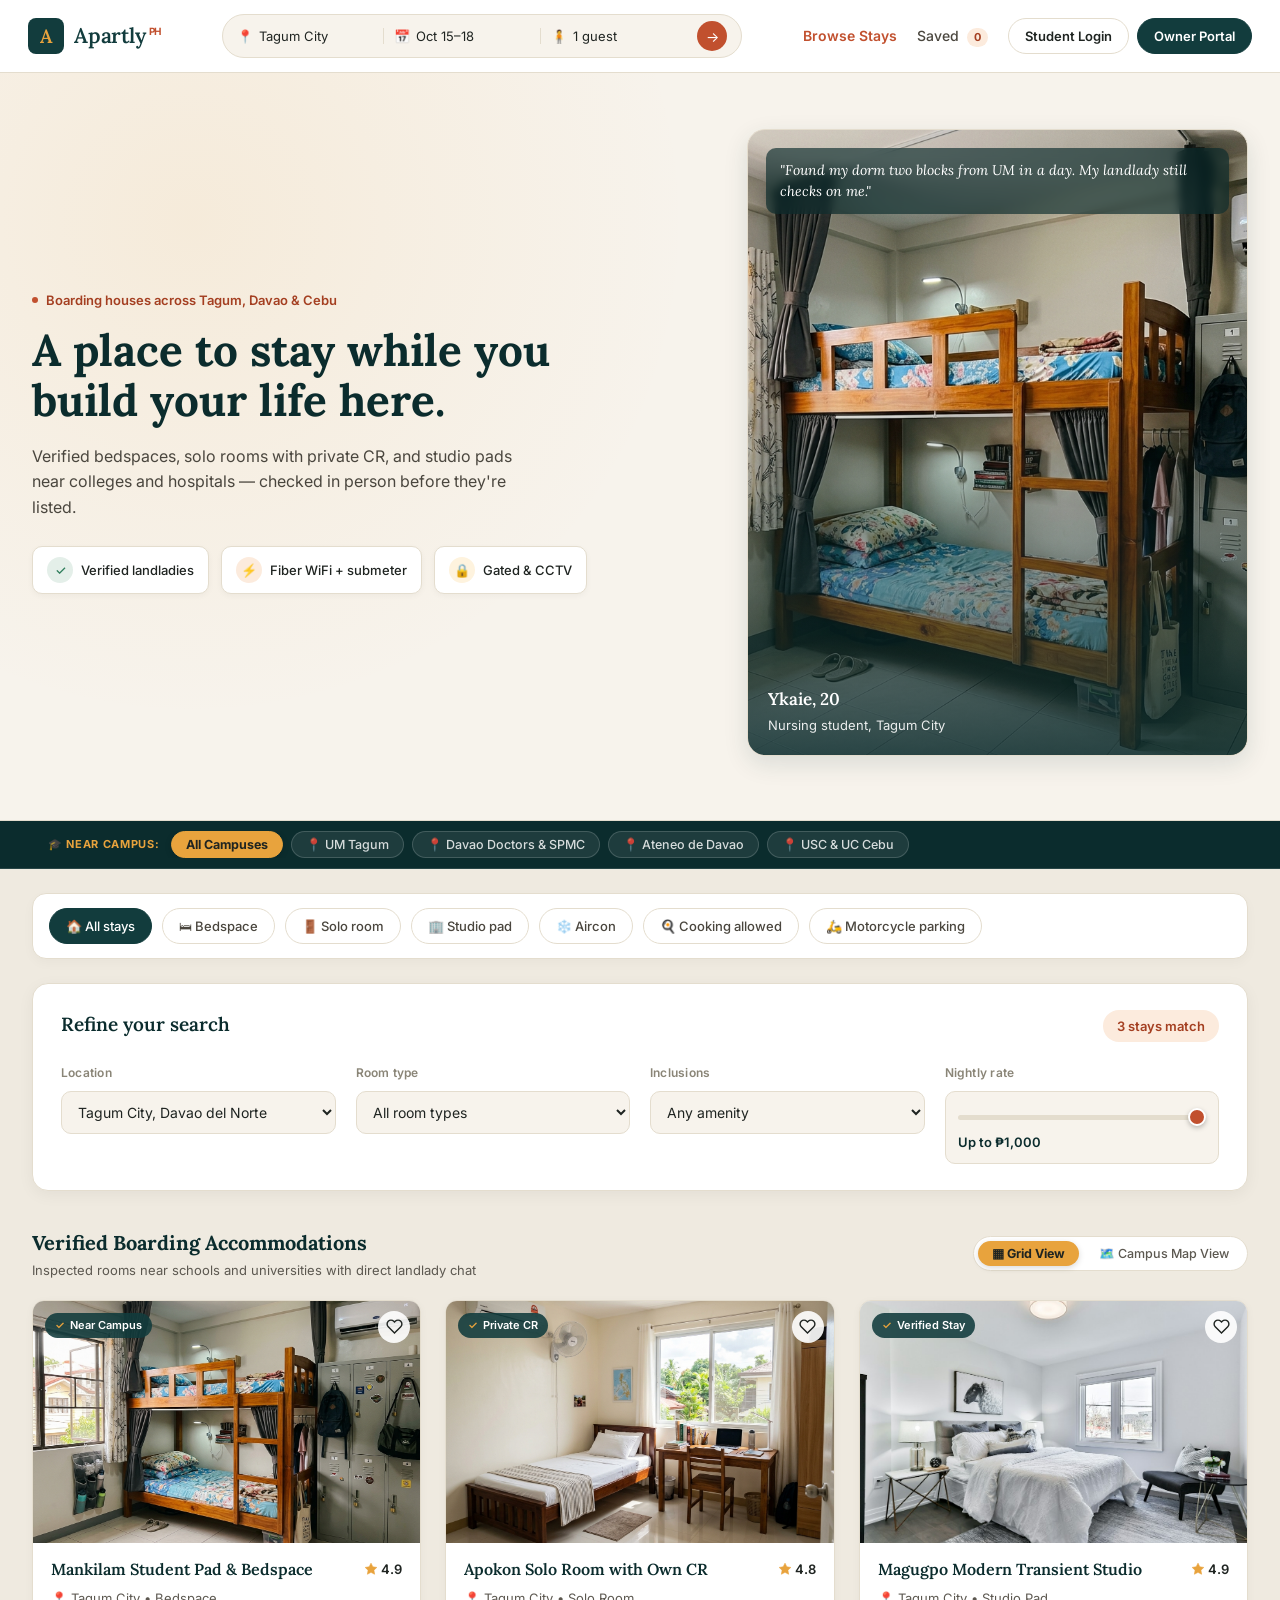
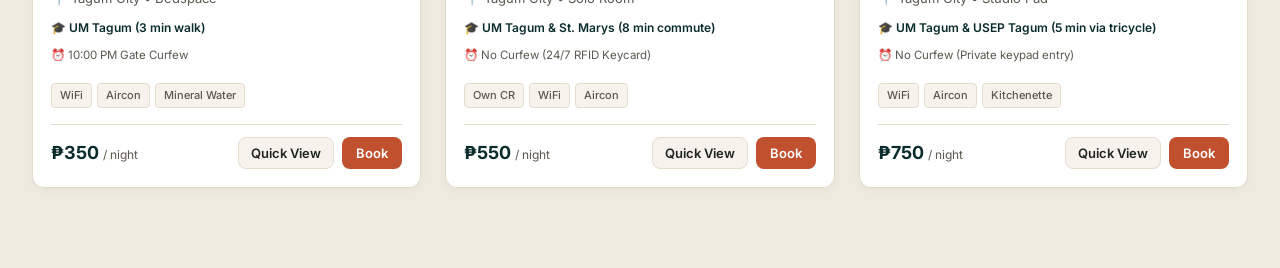
==== commit 68ac0bb6: "feat: complete roadmap phases 1-5 (unread badges, reviews flow, monthly lease checkout, campus map, " ====
--- a/index.html
+++ b/index.html
@@ -8,6 +8,9 @@
   <link rel="preconnect" href="https://fonts.gstatic.com" crossorigin>
   <link href="https://fonts.googleapis.com/css2?family=Lora:ital,wght@0,400;0,500;0,600;1,400&family=Inter:wght@400;500;600;700&display=swap" rel="stylesheet">
   <link rel="stylesheet" href="styles.css">
+  <!-- Leaflet.js for Interactive Campus Proximity Map -->
+  <link rel="stylesheet" href="https://unpkg.com/leaflet@1.9.4/dist/leaflet.css" crossorigin=""/>
+  <script src="https://unpkg.com/leaflet@1.9.4/dist/leaflet.js" crossorigin=""></script>
   <script src="supabase-config.js" defer></script>
   <script src="backend.js" defer></script>
   <script src="app.js" defer></script>
@@ -163,6 +166,27 @@
 
   <!-- Boarding House Listings Catalog -->
   <main class="catalog-wrap">
+    <!-- View Switcher (Grid vs Interactive Campus Map) -->
+    <div style="display: flex; justify-content: space-between; align-items: center; margin-bottom: 20px; flex-wrap: wrap; gap: 12px;">
+      <div>
+        <h2 style="font-family: var(--font-serif); font-size: 20px; color: var(--teal-deep); margin: 0;">Verified Boarding Accommodations</h2>
+        <p style="font-size: 13px; color: var(--muted); margin: 2px 0 0;">Inspected rooms near schools and universities with direct landlady chat</p>
+      </div>
+      <div style="display: flex; gap: 6px; background: var(--white); border: 1px solid var(--line); border-radius: var(--radius-full); padding: 4px;">
+        <button type="button" class="campus-pill is-active" id="viewModeGrid" style="padding: 5px 14px; font-size: 12.5px; border: none;">
+          ▦ Grid View
+        </button>
+        <button type="button" class="campus-pill" id="viewModeMap" style="padding: 5px 14px; font-size: 12.5px; border: none; background: transparent; color: var(--muted);">
+          🗺️ Campus Map View
+        </button>
+      </div>
+    </div>
+
+    <!-- Leaflet Campus Map Container -->
+    <div id="campusMapContainer" style="display: none; height: 420px; border-radius: var(--radius-lg); overflow: hidden; border: 1px solid var(--line); margin-bottom: 24px; box-shadow: var(--shadow-sm); z-index: 1;">
+      <div id="campusMap" style="width: 100%; height: 100%;"></div>
+    </div>
+
     <div class="listings-grid" id="listingsGrid" aria-live="polite">
       <!-- Populated dynamically by app.js -->
     </div>
@@ -285,11 +309,105 @@
             </div>
           </div>
         </div>
+
+        <!-- Student Reviews & Ratings Section -->
+        <div class="modal-reviews-box" style="margin-top: 20px; padding-top: 16px; border-top: 1px solid var(--line);">
+          <div style="display: flex; justify-content: space-between; align-items: center; margin-bottom: 12px; flex-wrap: wrap; gap: 8px;">
+            <div>
+              <h3 style="font-family: var(--font-serif); font-size: 16px; color: var(--teal-deep); margin: 0;">Verified Boarder Reviews</h3>
+              <span id="modalReviewSummary" style="font-size: 12px; color: var(--muted);">⭐ 4.9 &bull; Real student feedback</span>
+            </div>
+            <button type="button" class="btn-secondary" id="openWriteReviewBtn" style="font-size: 12px; padding: 6px 14px; width: auto;">
+              ✍️ Write a Review
+            </button>
+          </div>
+
+          <!-- Category Breakdown -->
+          <div style="display: grid; grid-template-columns: repeat(3, 1fr); gap: 8px; background: var(--paper); padding: 10px 12px; border-radius: var(--radius-sm); margin-bottom: 12px; font-size: 11.5px; border: 1px solid var(--line);">
+            <div>🧹 Cleanliness: <strong id="modalCleanScore">5.0</strong></div>
+            <div>📶 Fiber WiFi: <strong id="modalWifiScore">5.0</strong></div>
+            <div>👵 Landlady Care: <strong id="modalHostScore">5.0</strong></div>
+          </div>
+
+          <!-- Reviews List -->
+          <div id="modalReviewsList" style="display: flex; flex-direction: column; gap: 10px; max-height: 200px; overflow-y: auto; padding-right: 4px;"></div>
+        </div>
       </div>
     </div>
   </div>
 
-
+  <!-- Write Review Modal Dialog -->
+  <div class="modal-backdrop" id="writeReviewModal" aria-hidden="true" style="z-index: 120;">
+    <div class="modal-card" role="dialog" aria-modal="true" style="max-width: 500px;">
+      <button class="modal-close-btn" id="closeReviewModalBtn" aria-label="Close review dialog">
+        <svg width="20" height="20" viewBox="0 0 24 24" fill="none" stroke="currentColor" stroke-width="2.5"><path d="M18 6L6 18M6 6l12 12"/></svg>
+      </button>
+
+      <div class="modal-content">
+        <h2 style="font-family: var(--font-serif); font-size: 20px; color: var(--teal-deep); margin: 0 0 6px;">
+          Rate &amp; Review Your Stay
+        </h2>
+        <p style="font-size: 12.5px; color: var(--muted); margin: 0 0 16px;">
+          Help fellow college students find a safe, quiet, and friendly boarding house.
+        </p>
+
+        <form id="writeReviewForm">
+          <div style="margin-bottom: 14px;">
+            <label style="display:block; font-size:12px; font-weight:600; text-transform:uppercase; color:var(--muted-light); margin-bottom:6px;">
+              Overall Rating
+            </label>
+            <div id="starRatingPicker" style="display:flex; gap:8px; font-size:26px; cursor:pointer;" title="Click to select rating">
+              <span data-star="1">⭐</span>
+              <span data-star="2">⭐</span>
+              <span data-star="3">⭐</span>
+              <span data-star="4">⭐</span>
+              <span data-star="5">⭐</span>
+            </div>
+            <input type="hidden" id="selectedStarRating" value="5">
+          </div>
+
+          <div style="display: grid; grid-template-columns: repeat(3, 1fr); gap: 10px; margin-bottom: 14px;">
+            <div>
+              <label style="font-size:11px; font-weight:600; color:var(--muted); display:block; margin-bottom:4px;">Cleanliness</label>
+              <select id="reviewCleanliness" style="width:100%; padding:6px; font-size:12px; border:1px solid var(--line); border-radius:4px; background:var(--paper);">
+                <option value="5">5 - Spotless</option>
+                <option value="4">4 - Very Clean</option>
+                <option value="3">3 - Decent</option>
+              </select>
+            </div>
+            <div>
+              <label style="font-size:11px; font-weight:600; color:var(--muted); display:block; margin-bottom:4px;">WiFi Speed</label>
+              <select id="reviewWifi" style="width:100%; padding:6px; font-size:12px; border:1px solid var(--line); border-radius:4px; background:var(--paper);">
+                <option value="5">5 - Ultra Fast</option>
+                <option value="4">4 - Stable</option>
+                <option value="3">3 - Average</option>
+              </select>
+            </div>
+            <div>
+              <label style="font-size:11px; font-weight:600; color:var(--muted); display:block; margin-bottom:4px;">Landlady Care</label>
+              <select id="reviewLandlady" style="width:100%; padding:6px; font-size:12px; border:1px solid var(--line); border-radius:4px; background:var(--paper);">
+                <option value="5">5 - Very Caring</option>
+                <option value="4">4 - Helpful</option>
+                <option value="3">3 - Fair</option>
+              </select>
+            </div>
+          </div>
+
+          <div style="margin-bottom: 16px;">
+            <label for="reviewComment" style="display:block; font-size:12px; font-weight:600; text-transform:uppercase; color:var(--muted-light); margin-bottom:6px;">
+              Your Review &amp; Advice for Students
+            </label>
+            <textarea id="reviewComment" placeholder="E.g., Walking distance to UM Tagum gate, quiet for studying, strict curfew so very safe. Malinis ang sariling CR..." required style="width:100%; min-height:85px; padding:10px; font-size:13px; border:1px solid var(--line); border-radius:var(--radius-sm); outline:none; resize:vertical; background:var(--paper);"></textarea>
+          </div>
+
+          <div style="display:flex; justify-content:flex-end; gap:10px;">
+            <button type="button" class="btn-secondary" id="cancelReviewBtn" style="width:auto; padding:8px 18px;">Cancel</button>
+            <button type="submit" class="btn-primary" style="width:auto; padding:8px 22px;">Submit Review</button>
+          </div>
+        </form>
+      </div>
+    </div>
+  </div>
 
   <!-- Floating Toast Notifications -->
   <div class="toast-container" id="toastContainer"></div>
--- a/styles.css
+++ b/styles.css
@@ -245,6 +245,32 @@
   padding: 1px 7px;
   border-radius: 10px;
   margin-left: 4px;
+}
+
+.unread-badge {
+  display: inline-flex;
+  align-items: center;
+  justify-content: center;
+  background: var(--clay);
+  color: var(--white);
+  font-size: 11px;
+  font-weight: 700;
+  padding: 1px 7px;
+  border-radius: 12px;
+  min-width: 18px;
+  line-height: 1.4;
+  vertical-align: middle;
+  transition: transform 0.2s ease;
+}
+
+.unread-badge.has-unread {
+  animation: badgePulse 2s infinite ease-in-out;
+}
+
+@keyframes badgePulse {
+  0% { transform: scale(1); }
+  50% { transform: scale(1.18); box-shadow: 0 0 8px rgba(193, 80, 46, 0.4); }
+  100% { transform: scale(1); }
 }
 
 /* Account Actions & Dropdown */
@@ -2294,3 +2320,127 @@
   font-size: 14px;
 }
 
+/* ==========================================================================
+   LEASE AGREEMENT & CHECKOUT OPTIONS (Phase 3)
+   ========================================================================== */
+.lease-options {
+  display: flex;
+  flex-direction: column;
+  gap: 12px;
+  margin-top: 14px;
+  margin-bottom: 20px;
+}
+
+.lease-option {
+  position: relative;
+  display: flex;
+  align-items: flex-start;
+  gap: 14px;
+  padding: 16px 18px;
+  border: 1.5px solid var(--line);
+  border-radius: var(--radius-md);
+  cursor: pointer;
+  background: var(--paper);
+  transition: all 0.15s ease;
+}
+
+.lease-option:hover {
+  border-color: var(--teal);
+}
+
+.lease-option:has(input:checked) {
+  border-color: var(--teal);
+  background: rgba(18, 60, 61, 0.04);
+  box-shadow: 0 0 0 1px var(--teal);
+}
+
+.lease-option input[type="radio"] {
+  margin-top: 3px;
+  accent-color: var(--teal);
+  width: 18px;
+  height: 18px;
+}
+
+.lease-option-content {
+  flex: 1;
+}
+
+.lease-option-header {
+  display: flex;
+  justify-content: space-between;
+  align-items: center;
+  flex-wrap: wrap;
+  gap: 8px;
+  margin-bottom: 4px;
+}
+
+.lease-option-title {
+  font-family: var(--font-serif);
+  font-size: 15px;
+  font-weight: 600;
+  color: var(--teal-deep);
+}
+
+.lease-option-price {
+  font-size: 14px;
+  font-weight: 700;
+  color: var(--clay-deep);
+}
+
+.lease-option-desc {
+  font-size: 12.5px;
+  color: var(--muted);
+  line-height: 1.45;
+  margin: 0;
+}
+
+.lease-badge-popular {
+  display: inline-block;
+  font-size: 10.5px;
+  font-weight: 700;
+  color: var(--teal);
+  background: rgba(18, 60, 61, 0.1);
+  padding: 2px 8px;
+  border-radius: var(--radius-full);
+  margin-left: 6px;
+  vertical-align: middle;
+}
+
+.deposit-breakdown-box {
+  background: var(--bg-subtle);
+  border: 1px solid var(--line);
+  border-radius: var(--radius-sm);
+  padding: 12px 14px;
+  margin-top: 10px;
+  font-size: 12px;
+  color: var(--muted);
+}
+
+.deposit-breakdown-box .breakdown-row {
+  display: flex;
+  justify-content: space-between;
+  margin-bottom: 4px;
+}
+
+.deposit-breakdown-box .breakdown-row:last-child {
+  margin-bottom: 0;
+}
+
+.deposit-breakdown-box .breakdown-row strong {
+  color: var(--ink);
+}
+
+.move-in-balance-alert {
+  background: #FFF7ED;
+  border: 1px solid #FDBA74;
+  border-radius: var(--radius-sm);
+  padding: 10px 14px;
+  margin-top: 12px;
+  font-size: 12.5px;
+  color: #9A3412;
+  display: flex;
+  align-items: center;
+  gap: 8px;
+}
+
+
